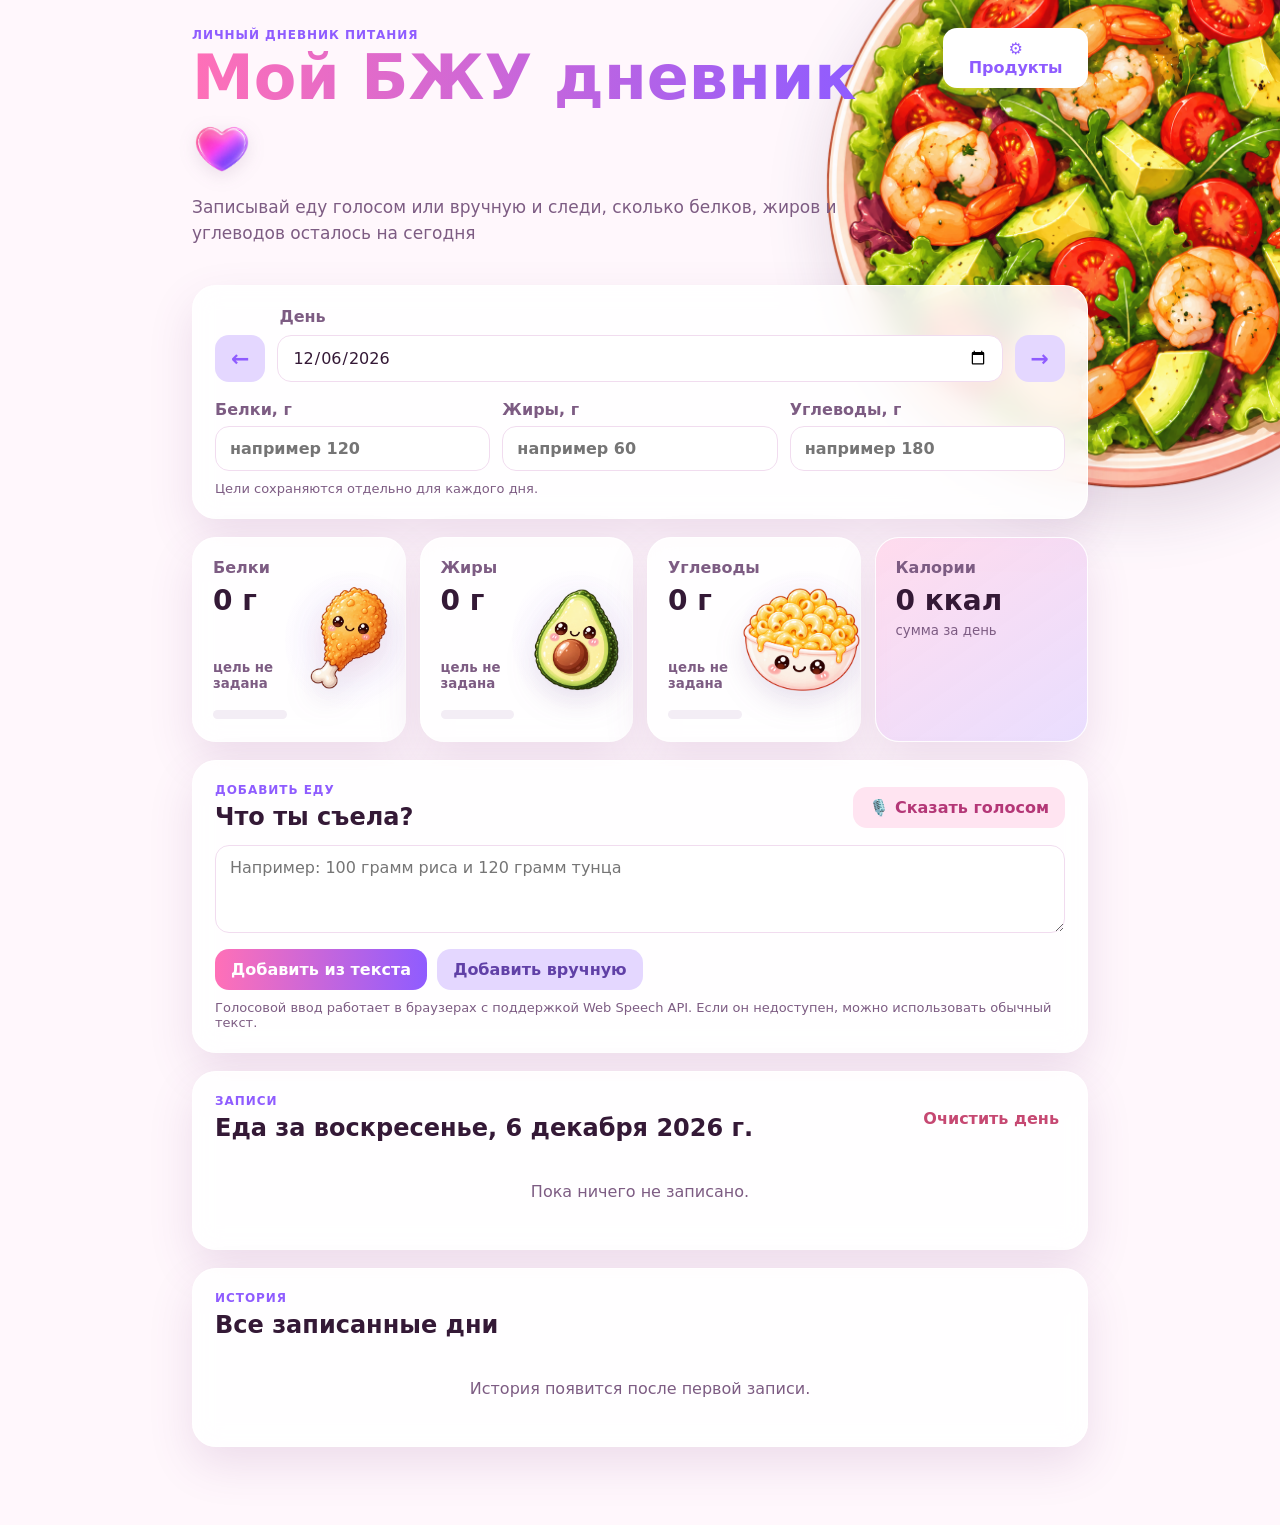
==== index.html @ 7b43e66a "Update index.html" ====
<!DOCTYPE html>
<html lang="ru">
<head>
  <meta charset="UTF-8" />
  <meta name="viewport" content="width=device-width, initial-scale=1.0" />

  <title>Мой БЖУ дневник</title>

  <link rel="icon" href="favicon.ico" sizes="any" />
  <link rel="icon" type="image/png" sizes="16x16" href="favicon-16x16.png" />
  <link rel="icon" type="image/png" sizes="32x32" href="favicon-32x32.png" />
  <link rel="icon" type="image/png" sizes="512x512" href="favicon-512.png" />
  <link rel="apple-touch-icon" sizes="180x180" href="apple-touch-icon.png" />

  <link rel="stylesheet" href="style.css" />
</head>
<body>

  <div class="app-shell">

    <img
      class="salad-background"
      src="salad.png"
      alt=""
    >


    <header class="hero">

      <div>

        <p class="eyebrow">
          Личный дневник питания
        </p>


        <h1>

          <span class="title-gradient">
            Мой БЖУ дневник
          </span>

          <img
            class="title-heart-img"
            src="white-heart.png"
            alt=""
            aria-hidden="true"
          >

        </h1>


        <p class="subtitle">
          Записывай еду голосом или вручную и следи,
          сколько белков, жиров и углеводов осталось на сегодня
        </p>

      </div>


      <button
        id="settingsBtn"
        class="ghost-btn"
        type="button"
      >
        ⚙️ Продукты
      </button>

    </header>



    <main>

      <!-- =========================================
           ДЕНЬ И ЦЕЛИ
      ========================================== -->

      <section class="card day-card">

        <div class="day-nav">

          <button
            id="prevDay"
            class="icon-btn"
            type="button"
            aria-label="Предыдущий день"
          >
            ←
          </button>


          <div class="date-wrap">

            <label for="dayPicker">
              День
            </label>

            <input
              id="dayPicker"
              type="date"
            >

          </div>


          <button
            id="nextDay"
            class="icon-btn"
            type="button"
            aria-label="Следующий день"
          >
            →
          </button>

        </div>



        <div class="targets-grid">

          <label>
            Белки, г

            <input
              id="targetProtein"
              type="number"
              min="0"
              step="0.1"
              placeholder="например 120"
            >
          </label>


          <label>
            Жиры, г

            <input
              id="targetFat"
              type="number"
              min="0"
              step="0.1"
              placeholder="например 60"
            >
          </label>


          <label>
            Углеводы, г

            <input
              id="targetCarbs"
              type="number"
              min="0"
              step="0.1"
              placeholder="например 180"
            >
          </label>

        </div>


        <p class="hint">
          Цели сохраняются отдельно для каждого дня.
        </p>

      </section>



      <!-- =========================================
           БЖУ И КАЛОРИИ
      ========================================== -->

      <section class="stats-grid">

        <article class="stat-card protein">

          <span>
            Белки
          </span>

          <strong id="proteinEaten">
            0 г
          </strong>

          <small>

            <em id="proteinStatusText">
              осталось
            </em>

            <b id="proteinLeft">
              0 г
            </b>

          </small>

          <div class="progress">
            <i id="proteinProgress"></i>
          </div>

        </article>



        <article class="stat-card fat">

          <span>
            Жиры
          </span>

          <strong id="fatEaten">
            0 г
          </strong>

          <small>

            <em id="fatStatusText">
              осталось
            </em>

            <b id="fatLeft">
              0 г
            </b>

          </small>

          <div class="progress">
            <i id="fatProgress"></i>
          </div>

        </article>



        <article class="stat-card carbs">

          <span>
            Углеводы
          </span>

          <strong id="carbsEaten">
            0 г
          </strong>

          <small>

            <em id="carbsStatusText">
              осталось
            </em>

            <b id="carbsLeft">
              0 г
            </b>

          </small>

          <div class="progress">
            <i id="carbsProgress"></i>
          </div>

        </article>



        <article class="stat-card kcal">

          <span>
            Калории
          </span>

          <strong id="kcalEaten">
            0 ккал
          </strong>

          <small>
            сумма за день
          </small>

        </article>

      </section>



      <!-- =========================================
           ДОБАВЛЕНИЕ ЕДЫ
      ========================================== -->

      <section class="card input-card">

        <div class="section-heading">

          <div>

            <p class="eyebrow">
              Добавить еду
            </p>

            <h2>
              Что ты съела?
            </h2>

          </div>


          <button
            id="voiceBtn"
            class="voice-btn"
            type="button"
          >
            🎙️ Сказать голосом
          </button>

        </div>



        <div
          id="voiceStatus"
          class="voice-status"
          hidden
        ></div>


        <textarea
          id="quickInput"
          rows="3"
          placeholder="Например: 100 грамм риса и 120 грамм тунца"
        ></textarea>


        <div class="actions-row">

          <button
            id="parseBtn"
            class="primary-btn"
            type="button"
          >
            Добавить из текста
          </button>


          <button
            id="manualBtn"
            class="secondary-btn"
            type="button"
          >
            Добавить вручную
          </button>

        </div>


        <p class="hint">
          Голосовой ввод работает в браузерах с поддержкой Web Speech API.
          Если он недоступен, можно использовать обычный текст.
        </p>

      </section>



      <!-- =========================================
           ЗАПИСИ
      ========================================== -->

      <section class="card diary-card">

        <div class="section-heading">

          <div>

            <p class="eyebrow">
              Записи
            </p>

            <h2 id="diaryTitle">
              Еда за день
            </h2>

          </div>


          <button
            id="clearDayBtn"
            class="danger-link"
            type="button"
          >
            Очистить день
          </button>

        </div>


        <div
          id="entriesList"
          class="entries-list"
        ></div>

      </section>



      <!-- =========================================
           ИСТОРИЯ
      ========================================== -->

      <section class="card history-card">

        <div class="section-heading">

          <div>

            <p class="eyebrow">
              История
            </p>

            <h2>
              Все записанные дни
            </h2>

          </div>

        </div>


        <div
          id="historyList"
          class="history-list"
        ></div>

      </section>

    </main>

  </div>



  <!-- =============================================
       ДОБАВИТЬ ВРУЧНУЮ
  ============================================== -->

  <dialog
    id="manualDialog"
    class="modal"
  >

    <form
      method="dialog"
      id="manualForm"
    >

      <div class="modal-head">

        <h3>
          Добавить вручную
        </h3>


        <button
          class="close-btn"
          value="cancel"
          type="submit"
        >
          ×
        </button>

      </div>


      <label>
        Продукт

        <select id="manualProduct"></select>
      </label>


      <label>
        Количество, г

        <input
          id="manualAmount"
          type="number"
          min="0.1"
          step="0.1"
          required
        >
      </label>


      <input
        id="manualUnit"
        type="hidden"
        value="g"
      >


      <button
        id="manualSubmit"
        class="primary-btn full"
        value="default"
        type="button"
      >
        Добавить
      </button>

    </form>

  </dialog>



  <!-- =============================================
       НАСТРОЙКИ ПРОДУКТОВ
  ============================================== -->

  <dialog
    id="settingsDialog"
    class="modal wide"
  >

    <form method="dialog">

      <div class="modal-head">

        <div>

          <h3>
            Мои продукты
          </h3>

          <p>
            Можно менять БЖУ и выбирать,
            учитывать ли белок продукта в дневной сумме.
          </p>

        </div>


        <button
          class="close-btn"
          value="cancel"
          type="submit"
        >
          ×
        </button>

      </div>


      <div
        id="productEditor"
        class="product-editor"
      ></div>


      <button
        id="addProductBtn"
        class="secondary-btn full"
        type="button"
      >
        + Добавить продукт
      </button>


      <div class="modal-footer">

        <button
          id="saveProductsBtn"
          class="primary-btn"
          type="button"
        >
          Сохранить продукты
        </button>

      </div>

    </form>

  </dialog>



  <!-- =============================================
       РЕДАКТИРОВАНИЕ ЗАПИСИ
  ============================================== -->

  <dialog
    id="entryEditDialog"
    class="entry-edit-dialog"
  >

    <form
      method="dialog"
      id="entryEditForm"
      class="entry-edit-cloud"
    >

      <div class="entry-edit-head">

        <div>

          <p class="eyebrow">
            Редактировать запись
          </p>

          <h3 id="editEntryName">
            Продукт
          </h3>

          <p
            id="editEntryAmountLabel"
            class="edit-entry-subtitle"
          ></p>

        </div>


        <button
          class="close-btn"
          value="cancel"
          type="submit"
        >
          ×
        </button>

      </div>



      <div class="entry-edit-grid">

        <label>
          Белки, г

          <input
            id="editEntryProtein"
            type="number"
            min="0"
            step="0.1"
          >
        </label>


        <label>
          Жиры, г

          <input
            id="editEntryFat"
            type="number"
            min="0"
            step="0.1"
          >
        </label>


        <label>
          Углеводы, г

          <input
            id="editEntryCarbs"
            type="number"
            min="0"
            step="0.1"
          >
        </label>

      </div>



      <label class="protein-checkbox edit-protein-checkbox">

        <input
          id="editEntryCountProtein"
          type="checkbox"
        >

        <span>
          Учитывать белок этой записи в дневной сумме
        </span>

      </label>



      <div class="entry-edit-footer">

        <button
          id="saveEntryEditBtn"
          class="primary-btn"
          type="button"
        >
          Сохранить изменения
        </button>

      </div>

    </form>

  </dialog>


  <script src="app.js"></script>

</body>
</html>
---- style.css ----
:root {
  --bg: #fff7fc;
  --surface: rgba(255,255,255,.88);
  --text: #341936;
  --muted: #7d5c83;
  --pink: #ff70b7;
  --pink-soft: #ffd7eb;
  --purple: #8f5cff;
  --purple-soft: #e4d7ff;
  --border: #f1dcef;
  --shadow: 0 18px 45px rgba(127,67,135,.14);
}

* {
  box-sizing: border-box;
}

html,
body {
  width: 100%;
  min-height: 100%;
}

body {
  margin: 0;

  font-family:
    Inter,
    ui-sans-serif,
    system-ui,
    -apple-system,
    BlinkMacSystemFont,
    "Segoe UI",
    sans-serif;

  background:
    var(--bg);

  color:
    var(--text);

  min-height:
    100vh;

  overflow-x:
    hidden;
}

button,
input,
select,
textarea {
  font:
    inherit;
}

button {
  cursor:
    pointer;
}


/* =========================================================
   ОСНОВНАЯ ОБЛАСТЬ
========================================================= */

.app-shell {
  position:
    relative;

  overflow:
    hidden;

  width:
    100%;

  max-width:
    none;

  margin:
    0;

  padding:
    28px 0
    60px;
}


.hero,
main {
  width:
    70%;

  margin-left:
    auto;

  margin-right:
    auto;
}


/* =========================================================
   ШАПКА
========================================================= */

.hero {
  display:
    flex;

  align-items:
    flex-start;

  justify-content:
    space-between;

  gap:
    24px;

  margin-bottom:
    22px;
}


.eyebrow {
  margin:
    0 0 6px;

  font-weight:
    800;

  text-transform:
    uppercase;

  letter-spacing:
    .08em;

  font-size:
    12px;

  color:
    var(--purple);
}


h1 {
  margin:
    0;

  display:
    flex;

  align-items:
    center;

  /*
    Сердце немного ближе
    к названию сайта.
  */
  gap:
    8px;

  flex-wrap:
    wrap;

  font-size:
    clamp(
      34px,
      6vw,
      62px
    );

  line-height:
    .98;
}


.title-gradient {
  background:
    linear-gradient(
      90deg,
      var(--pink),
      var(--purple)
    );

  color:
    transparent;

  -webkit-background-clip:
    text;

  background-clip:
    text;
}


/* =========================================================
   КАСТОМНОЕ СЕРДЦЕ
========================================================= */

.title-heart-img {
  display:
    block;

  /*
    Было 52 × 52.
    Теперь немного крупнее.
  */
  width:
    60px;

  height:
    60px;

  object-fit:
    contain;

  flex:
    0 0 auto;

  /*
    Небольшая вертикальная
    корректировка относительно текста.
  */
  transform:
    translateY(1px);

  filter:
    drop-shadow(
      0 5px 9px
      rgba(95,54,102,.13)
    );

  pointer-events:
    none;
}


h2,
h3 {
  margin:
    0;
}


.subtitle {
  max-width:
    650px;

  color:
    var(--muted);

  font-size:
    17px;

  line-height:
    1.55;
}


/* =========================================================
   КАРТОЧКИ
========================================================= */

.card,
.stat-card {
  background:
    var(--surface);

  backdrop-filter:
    blur(14px);

  -webkit-backdrop-filter:
    blur(14px);

  border:
    1px solid
    rgba(255,255,255,.9);

  box-shadow:
    var(--shadow);

  border-radius:
    24px;
}


.card {
  padding:
    22px;

  margin-bottom:
    18px;
}


/* =========================================================
   ДАТА И ЦЕЛИ
========================================================= */

.day-nav {
  display:
    grid;

  grid-template-columns:
    auto 1fr auto;

  gap:
    12px;

  align-items:
    end;
}


.date-wrap {
  display:
    grid;

  gap:
    7px;
}


.date-wrap > label,
.targets-grid label,
.modal label,
.entry-edit-cloud label {
  font-weight:
    700;

  color:
    var(--muted);

  line-height:
    1.2;
}


.date-wrap > label {
  display:
    block;

  margin:
    0 0 0 2px;

  transform:
    translateY(-1px);
}


.targets-grid label,
.modal label,
.entry-edit-cloud label {
  display:
    grid;

  gap:
    7px;
}


.date-wrap input,
.targets-grid input,
.modal input,
.modal select,
.entry-edit-cloud input,
textarea,
select {
  width:
    100%;

  border:
    1px solid
    var(--border);

  background:
    white;

  color:
    var(--text);

  border-radius:
    14px;

  padding:
    12px 14px;

  outline:
    none;
}


textarea {
  resize:
    vertical;

  min-height:
    88px;
}


input:focus,
select:focus,
textarea:focus {
  border-color:
    var(--purple);

  box-shadow:
    0 0 0 4px
    rgba(143,92,255,.10);
}


.targets-grid {
  display:
    grid;

  grid-template-columns:
    repeat(3,1fr);

  gap:
    12px;

  margin-top:
    18px;
}


.hint {
  margin:
    10px 0 0;

  color:
    var(--muted);

  font-size:
    13px;
}


/* =========================================================
   КАРТОЧКИ БЖУ
========================================================= */

.stats-grid {
  display:
    grid;

  grid-template-columns:
    repeat(4,1fr);

  gap:
    14px;

  margin-bottom:
    18px;
}


.stat-card {
  padding:
    20px;

  position:
    relative;

  overflow:
    hidden;

  min-height:
    205px;

  isolation:
    isolate;

  transition:
    background .22s ease,
    border-color .22s ease,
    box-shadow .22s ease;
}


.stats-grid
.stat-card:nth-child(1),

.stats-grid
.stat-card:nth-child(2),

.stats-grid
.stat-card:nth-child(3) {
  padding-right:
    118px;
}


.stat-card > span,
.stat-card > strong,
.stat-card > small,
.stat-card > .progress {
  position:
    relative;

  z-index:
    3;
}


.stat-card > span {
  color:
    var(--muted);

  font-weight:
    700;
}


.stat-card > strong {
  display:
    block;

  margin:
    7px 0 3px;

  font-size:
    28px;
}


.stat-card > small {
  color:
    var(--muted);
}


.stat-card > small em {
  font-style:
    normal;
}


.progress {
  height:
    9px;

  background:
    #f3edf5;

  border-radius:
    999px;

  margin-top:
    15px;

  overflow:
    hidden;
}


.progress i {
  display:
    block;

  height:
    100%;

  width:
    0;

  border-radius:
    inherit;

  transition:
    width .2s ease;

  background:
    linear-gradient(
      90deg,
      var(--pink),
      var(--purple)
    );
}


/* =========================================================
   СТАТУС И ШКАЛА ВНИЗУ КАРТОЧЕК
========================================================= */

.stats-grid
.stat-card:nth-child(1) > small,

.stats-grid
.stat-card:nth-child(2) > small,

.stats-grid
.stat-card:nth-child(3) > small {
  position:
    absolute;

  left:
    20px;

  right:
    118px;

  bottom:
    48px;

  margin:
    0;

  line-height:
    1.25;
}


.stats-grid
.stat-card:nth-child(1) > .progress,

.stats-grid
.stat-card:nth-child(2) > .progress,

.stats-grid
.stat-card:nth-child(3) > .progress {
  position:
    absolute;

  left:
    20px;

  right:
    118px;

  bottom:
    22px;

  width:
    auto;

  margin:
    0;
}


/* =========================================================
   ПОДСВЕТКА ЦЕЛЕЙ
========================================================= */

.stat-card.goal-near {
  background:
    linear-gradient(
      145deg,
      rgba(235,255,239,.96),
      rgba(247,255,249,.92)
    );

  border-color:
    rgba(139,211,154,.58);

  box-shadow:
    0 18px 45px
    rgba(97,174,112,.16);
}


.stat-card.goal-over {
  background:
    linear-gradient(
      145deg,
      rgba(255,235,239,.97),
      rgba(255,247,248,.93)
    );

  border-color:
    rgba(235,151,163,.60);

  box-shadow:
    0 18px 45px
    rgba(205,102,119,.14);
}


/* =========================================================
   ПЕРСОНАЖИ БЖУ
========================================================= */

.stats-grid
.stat-card:nth-child(1)::after,

.stats-grid
.stat-card:nth-child(2)::after,

.stats-grid
.stat-card:nth-child(3)::after {
  content:
    "";

  position:
    absolute;

  right:
    4px;

  top:
    50%;

  transform:
    translateY(-50%);

  width:
    112px;

  height:
    150px;

  background-repeat:
    no-repeat;

  background-position:
    center;

  background-size:
    contain;

  z-index:
    1;

  pointer-events:
    none;

  filter:
    drop-shadow(
      0 12px 15px
      rgba(103,63,114,.13)
    );
}


/* КУРИЦА */

.stats-grid
.stat-card:nth-child(1)::after {
  background-image:
    url("chicken.png");

  width:
    112px;

  height:
    155px;

  right:
    2px;
}


/* АВОКАДО */

.stats-grid
.stat-card:nth-child(2)::after {
  background-image:
    url("avocado.png");

  width:
    108px;

  height:
    145px;

  right:
    4px;
}


/* МАКАРОНЫ */

.stats-grid
.stat-card:nth-child(3)::after {
  background-image:
    url("pasta.png");

  width:
    118px;

  height:
    135px;

  right:
    0;
}


.stats-grid
.stat-card:nth-child(1)::before,

.stats-grid
.stat-card:nth-child(2)::before,

.stats-grid
.stat-card:nth-child(3)::before {
  content:
    "";

  position:
    absolute;

  right:
    -10px;

  top:
    50%;

  transform:
    translateY(-50%);

  width:
    130px;

  height:
    150px;

  border-radius:
    50%;

  background:
    radial-gradient(
      circle,
      rgba(255,220,242,.45),
      rgba(232,218,255,.20) 45%,
      transparent 72%
    );

  z-index:
    0;

  pointer-events:
    none;
}


.kcal {
  background:
    linear-gradient(
      145deg,
      rgba(255,215,235,.85),
      rgba(228,215,255,.8)
    );
}


/* =========================================================
   КНОПКИ
========================================================= */

.section-heading {
  display:
    flex;

  justify-content:
    space-between;

  gap:
    12px;

  align-items:
    center;

  margin-bottom:
    14px;
}


.actions-row {
  display:
    flex;

  gap:
    10px;

  margin-top:
    12px;

  flex-wrap:
    wrap;
}


.primary-btn,
.secondary-btn,
.ghost-btn,
.voice-btn,
.icon-btn {
  border:
    0;

  border-radius:
    14px;

  padding:
    11px 16px;

  font-weight:
    800;
}


.primary-btn {
  background:
    linear-gradient(
      90deg,
      var(--pink),
      var(--purple)
    );

  color:
    white;
}


.secondary-btn {
  background:
    var(--purple-soft);

  color:
    #6040a7;
}


.ghost-btn {
  background:
    white;

  color:
    var(--purple);

  box-shadow:
    var(--shadow);
}


.voice-btn {
  background:
    #ffe4f1;

  color:
    #b43777;
}


.voice-btn.listening {
  animation:
    pulse 1s
    infinite alternate;
}


.icon-btn {
  background:
    var(--purple-soft);

  color:
    var(--purple);

  font-size:
    22px;

  min-width:
    46px;
}


.full {
  width:
    100%;
}


.danger-link {
  background:
    transparent;

  border:
    0;

  color:
    #c64872;

  font-weight:
    800;
}


@keyframes pulse {

  from {
    transform:
      scale(1);
  }

  to {
    transform:
      scale(1.04);
  }

}


.voice-status {
  padding:
    10px 12px;

  background:
    #fff0f7;

  color:
    #a93973;

  border-radius:
    12px;

  margin-bottom:
    10px;
}


/* =========================================================
   СПИСОК ЕДЫ
========================================================= */

.entries-list,
.history-list {
  display:
    grid;

  gap:
    10px;
}


.entry,
.history-item {
  display:
    grid;

  grid-template-columns:
    1fr auto;

  gap:
    14px;

  align-items:
    center;

  background:
    white;

  border:
    1px solid
    var(--border);

  border-radius:
    16px;

  padding:
    14px;
}


.entry-title {
  font-weight:
    850;
}


.entry-meta,
.entry-macros,
.history-meta {
  color:
    var(--muted);

  font-size:
    13px;

  margin-top:
    3px;
}


.entry-actions {
  display:
    flex;

  gap:
    8px;

  flex-wrap:
    wrap;

  justify-content:
    flex-end;
}


.mini-btn {
  border:
    0;

  border-radius:
    10px;

  padding:
    8px 10px;

  background:
    #f6edf8;

  color:
    var(--text);

  transition:
    transform .15s ease,
    box-shadow .15s ease,
    background .15s ease;
}


.mini-btn:hover {
  transform:
    translateY(-1px);

  background:
    #f2e4f6;

  box-shadow:
    0 6px 18px
    rgba(107,65,120,.12);
}


.edit-entry {
  background:
    linear-gradient(
      135deg,
      rgba(255,215,235,.9),
      rgba(228,215,255,.95)
    );

  color:
    #6d3c92;
}


.delete-entry {
  background:
    #ffe8ef;

  color:
    #b83964;
}


.empty {
  text-align:
    center;

  color:
    var(--muted);

  padding:
    26px 8px;
}


/* =========================================================
   ИСТОРИЯ
========================================================= */

.history-item {
  cursor:
    pointer;
}


.history-item:hover {
  border-color:
    #d9baf3;
}


.history-date {
  font-weight:
    850;
}


/* =========================================================
   МОДАЛЬНЫЕ ОКНА
========================================================= */

.modal {
  border:
    0;

  border-radius:
    24px;

  padding:
    0;

  width:
    min(
      520px,
      calc(100% - 24px)
    );

  box-shadow:
    0 30px 80px
    rgba(57,20,60,.28);
}


.modal::backdrop,
.entry-edit-dialog::backdrop {
  background:
    rgba(48,22,51,.35);

  backdrop-filter:
    blur(4px);

  -webkit-backdrop-filter:
    blur(4px);
}


.modal form {
  padding:
    22px;

  display:
    grid;

  gap:
    14px;
}


.modal.wide {
  width:
    min(
      1000px,
      calc(100% - 24px)
    );
}


.modal-head {
  display:
    flex;

  align-items:
    flex-start;

  justify-content:
    space-between;

  gap:
    20px;
}


.modal-head p {
  margin:
    5px 0 0;

  color:
    var(--muted);
}


.close-btn {
  border:
    0;

  background:
    #f7edf7;

  color:
    var(--text);

  width:
    38px;

  height:
    38px;

  border-radius:
    50%;

  font-size:
    24px;

  line-height:
    1;

  flex:
    0 0 auto;
}


/* =========================================================
   РЕДАКТОР ПРОДУКТОВ
========================================================= */

.product-editor {
  display:
    grid;

  gap:
    10px;

  max-height:
    58vh;

  overflow:
    auto;

  padding-right:
    3px;
}


.product-row {
  display:
    grid;

  grid-template-columns:
    minmax(170px,1.7fr)
    repeat(4,minmax(82px,.7fr))
    minmax(105px,.8fr)
    auto;

  gap:
    8px;

  align-items:
    end;

  background:
    #fff9fd;

  padding:
    10px;

  border-radius:
    16px;

  border:
    1px solid
    var(--border);
}


.product-row label {
  font-size:
    11px;

  gap:
    4px;
}


.product-row input:not([type="checkbox"]) {
  padding:
    9px;
}


.product-protein-toggle {
  align-self:
    stretch;

  display:
    flex !important;

  flex-direction:
    column;

  justify-content:
    flex-end;

  align-items:
    center;

  gap:
    7px !important;

  text-align:
    center;
}


.product-protein-toggle span {
  display:
    block;

  font-size:
    11px;

  color:
    var(--muted);

  font-weight:
    700;
}


.product-protein-toggle input[type="checkbox"],
.protein-checkbox input[type="checkbox"] {
  width:
    22px;

  height:
    22px;

  margin:
    0;

  padding:
    0;

  accent-color:
    var(--purple);

  cursor:
    pointer;
}


.remove-product {
  border:
    0;

  background:
    #ffe2eb;

  color:
    #ba3d65;

  border-radius:
    10px;

  padding:
    10px 12px;
}


.modal-footer {
  display:
    flex;

  justify-content:
    flex-end;
}


/* =========================================================
   РЕДАКТИРОВАНИЕ ЗАПИСИ — ОБЛАЧКО
========================================================= */

.entry-edit-dialog {
  border:
    none;

  padding:
    26px;

  background:
    transparent;

  overflow:
    visible;

  width:
    min(
      620px,
      calc(100% - 24px)
    );

  max-width:
    none;
}


.entry-edit-cloud {
  position:
    relative;

  z-index:
    1;

  display:
    grid;

  gap:
    18px;

  padding:
    28px;

  background:
    linear-gradient(
      145deg,
      rgba(255,255,255,.98),
      rgba(255,241,249,.98) 55%,
      rgba(239,232,255,.98)
    );

  border:
    1px solid
    rgba(255,255,255,.95);

  border-radius:
    44px 56px 46px 58px;

  box-shadow:
    0 30px 85px
    rgba(86,45,99,.27),
    0 12px 34px
    rgba(143,92,255,.14);
}


.entry-edit-cloud::before,
.entry-edit-cloud::after {
  content:
    "";

  position:
    absolute;

  z-index:
    -1;

  background:
    rgba(255,247,252,.98);

  border:
    1px solid
    rgba(255,255,255,.95);

  border-radius:
    50%;

  box-shadow:
    0 14px 34px
    rgba(86,45,99,.12);
}


.entry-edit-cloud::before {
  width:
    76px;

  height:
    76px;

  left:
    -18px;

  bottom:
    34px;
}


.entry-edit-cloud::after {
  width:
    48px;

  height:
    48px;

  left:
    18px;

  bottom:
    -18px;
}


.entry-edit-head {
  display:
    flex;

  justify-content:
    space-between;

  align-items:
    flex-start;

  gap:
    18px;
}


.edit-entry-subtitle {
  margin:
    7px 0 0;

  color:
    var(--muted);

  font-size:
    13px;
}


.entry-edit-grid {
  display:
    grid;

  grid-template-columns:
    repeat(3,1fr);

  gap:
    12px;
}


.protein-checkbox {
  display:
    flex !important;

  flex-direction:
    row !important;

  align-items:
    center;

  gap:
    10px !important;

  padding:
    13px 15px;

  border-radius:
    16px;

  background:
    rgba(255,255,255,.76);

  border:
    1px solid
    var(--border);

  color:
    var(--text) !important;
}


.protein-checkbox span {
  font-weight:
    750;

  color:
    var(--text);
}


.entry-edit-footer {
  display:
    flex;

  justify-content:
    flex-end;
}


/* =========================================================
   САЛАТ
========================================================= */

.salad-background {
  position:
    absolute;

  z-index:
    0;

  right:
    -160px;

  top:
    -120px;

  width:
    620px;

  height:
    auto;

  pointer-events:
    none;

  filter:
    drop-shadow(
      0 25px 35px
      rgba(80,50,90,.16)
    );

  opacity:
    .97;
}


.app-shell > *:not(.salad-background) {
  position:
    relative;

  z-index:
    2;
}


/* =========================================================
   ПЛАНШЕТ
========================================================= */

@media (max-width: 980px) {

  .product-row {
    grid-template-columns:
      repeat(2,1fr);
  }


  .product-protein-toggle,
  .remove-product {
    min-height:
      58px;
  }

}


@media (max-width: 820px) {

  .hero,
  main {
    width:
      86%;
  }


  .stats-grid {
    grid-template-columns:
      repeat(2,1fr);
  }


  /*
    На планшете сердце чуть меньше,
    чем на большом экране,
    но всё равно крупнее старой версии.
  */

  .title-heart-img {
    width:
      50px;

    height:
      50px;
  }


  .salad-background {
    width:
      520px;

    right:
      -170px;

    top:
      -80px;
  }

}


/* =========================================================
   ТЕЛЕФОН
========================================================= */

@media (max-width: 620px) {

  .app-shell {
    width:
      100%;

    padding:
      18px 0
      40px;
  }


  .hero,
  main {
    width:
      calc(100% - 36px);
  }


  .hero {
    flex-direction:
      column;
  }


  h1 {
    gap:
      6px;
  }


  /*
    Сердце на телефоне тоже
    немного увеличено.
  */

  .title-heart-img {
    width:
      40px;

    height:
      40px;
  }


  .targets-grid {
    grid-template-columns:
      1fr;
  }


  .stats-grid {
    grid-template-columns:
      1fr;
  }


  .section-heading {
    align-items:
      flex-start;

    flex-direction:
      column;
  }


  .voice-btn {
    width:
      100%;
  }


  .entry {
    grid-template-columns:
      1fr;
  }


  .entry-actions {
    justify-content:
      flex-end;
  }


  .stats-grid
  .stat-card:nth-child(1),

  .stats-grid
  .stat-card:nth-child(2),

  .stats-grid
  .stat-card:nth-child(3) {
    padding-right:
      135px;

    min-height:
      195px;
  }


  .stats-grid
  .stat-card:nth-child(1) > small,

  .stats-grid
  .stat-card:nth-child(2) > small,

  .stats-grid
  .stat-card:nth-child(3) > small,

  .stats-grid
  .stat-card:nth-child(1) > .progress,

  .stats-grid
  .stat-card:nth-child(2) > .progress,

  .stats-grid
  .stat-card:nth-child(3) > .progress {
    right:
      135px;
  }


  .stats-grid
  .stat-card:nth-child(1)::after {
    width:
      125px;

    height:
      160px;

    right:
      4px;
  }


  .stats-grid
  .stat-card:nth-child(2)::after {
    width:
      118px;

    height:
      150px;

    right:
      7px;
  }


  .stats-grid
  .stat-card:nth-child(3)::after {
    width:
      130px;

    height:
      145px;

    right:
      0;
  }


  .stats-grid
  .stat-card:nth-child(1)::before,

  .stats-grid
  .stat-card:nth-child(2)::before,

  .stats-grid
  .stat-card:nth-child(3)::before {
    width:
      145px;

    height:
      165px;
  }


  .product-row {
    grid-template-columns:
      1fr;
  }


  .product-protein-toggle {
    align-items:
      flex-start;

    flex-direction:
      row !important;

    justify-content:
      flex-start;

    padding:
      8px 0;
  }


  .entry-edit-dialog {
    padding:
      18px;
  }


  .entry-edit-cloud {
    padding:
      22px;

    border-radius:
      34px 42px 36px 46px;
  }


  .entry-edit-grid {
    grid-template-columns:
      1fr;
  }


  .entry-edit-cloud::before {
    width:
      58px;

    height:
      58px;

    left:
      -12px;
  }


  .entry-edit-cloud::after {
    width:
      38px;

    height:
      38px;

    left:
      14px;

    bottom:
      -13px;
  }


  .entry-edit-footer
  .primary-btn {
    width:
      100%;
  }


  .salad-background {
    width:
      420px;

    right:
      -170px;

    top:
      -65px;

    opacity:
      .88;
  }

}
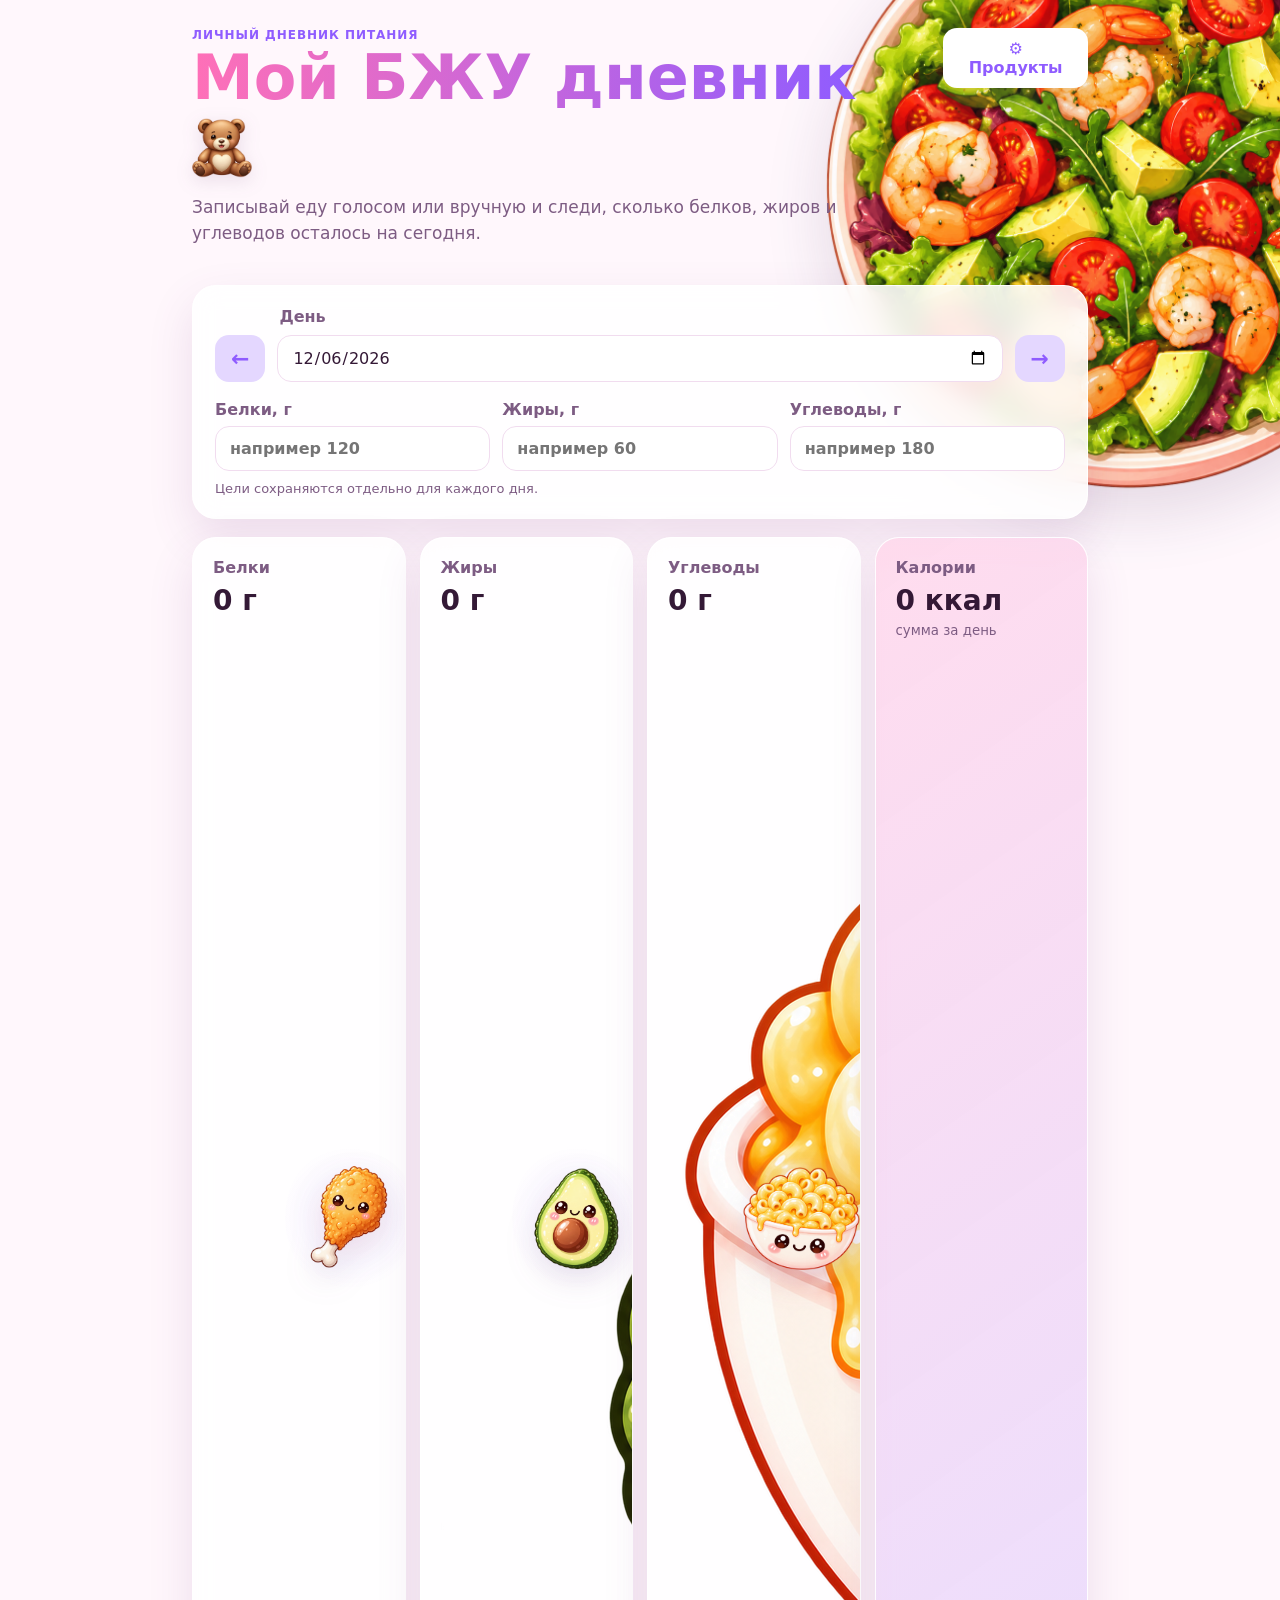
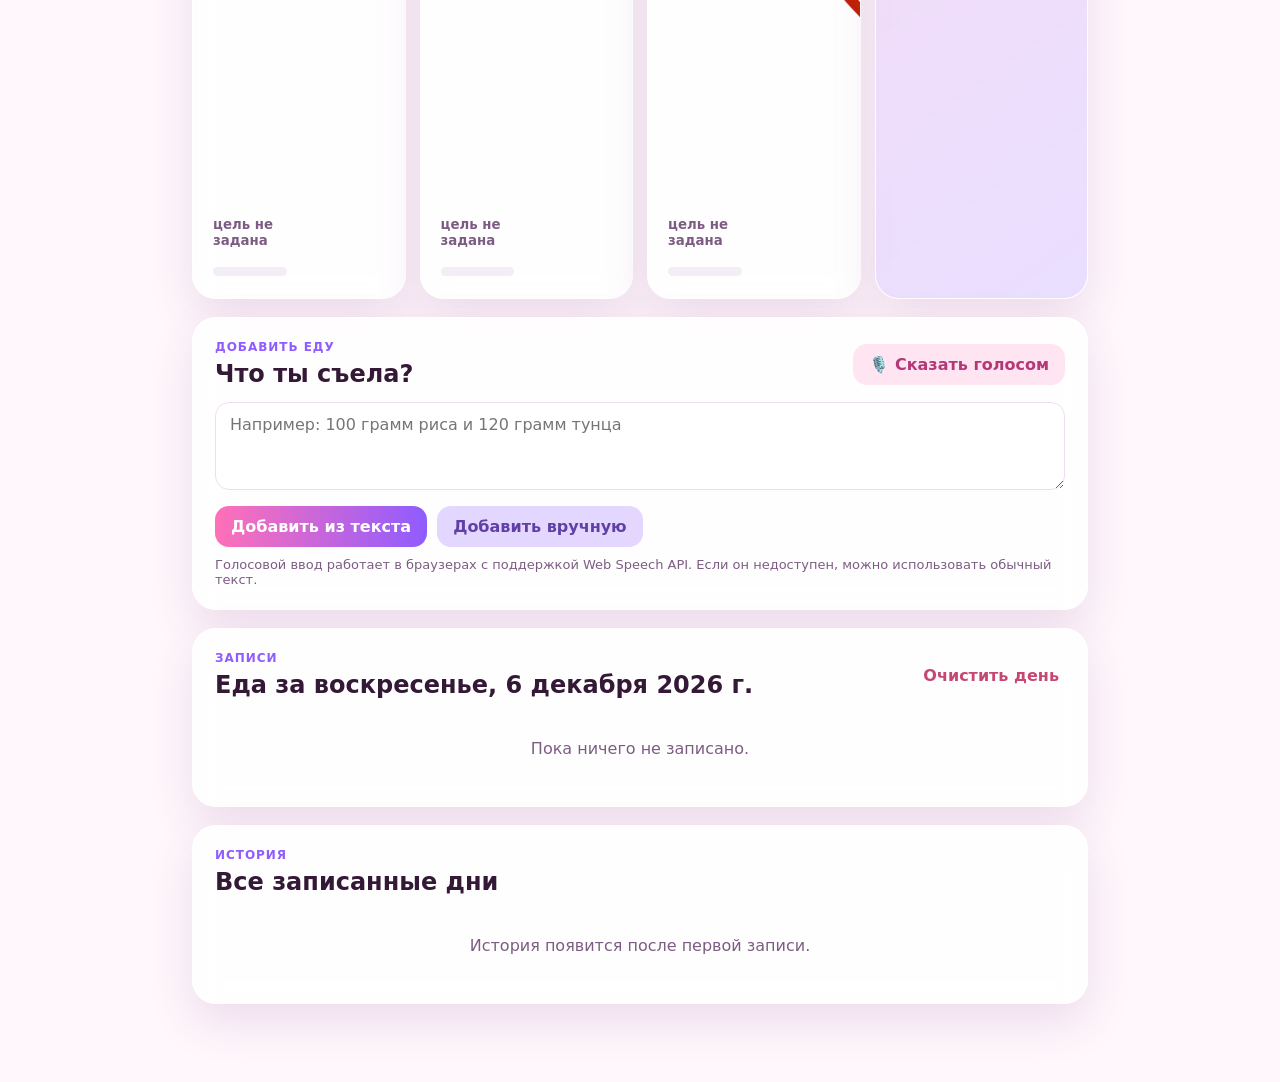
==== commit dd5d405c: "Update index.html" ====
--- a/index.html
+++ b/index.html
@@ -14,6 +14,7 @@
 
   <link rel="stylesheet" href="style.css" />
 </head>
+
 <body>
 
   <div class="app-shell">
@@ -52,7 +53,7 @@
 
         <p class="subtitle">
           Записывай еду голосом или вручную и следи,
-          сколько белков, жиров и углеводов осталось на сегодня
+          сколько белков, жиров и углеводов осталось на сегодня.
         </p>
 
       </div>
@@ -174,6 +175,9 @@
 
       <section class="stats-grid">
 
+
+        <!-- БЕЛКИ -->
+
         <article class="stat-card protein">
 
           <span>
@@ -200,9 +204,19 @@
             <i id="proteinProgress"></i>
           </div>
 
+
+          <img
+            class="macro-mascot chicken-mascot"
+            src="chicken.png"
+            alt=""
+            aria-hidden="true"
+          >
+
         </article>
 
 
+
+        <!-- ЖИРЫ -->
 
         <article class="stat-card fat">
 
@@ -230,9 +244,19 @@
             <i id="fatProgress"></i>
           </div>
 
+
+          <img
+            class="macro-mascot avocado-mascot"
+            src="avocado.png"
+            alt=""
+            aria-hidden="true"
+          >
+
         </article>
 
 
+
+        <!-- УГЛЕВОДЫ -->
 
         <article class="stat-card carbs">
 
@@ -260,9 +284,19 @@
             <i id="carbsProgress"></i>
           </div>
 
+
+          <img
+            class="macro-mascot pasta-mascot"
+            src="pasta.png"
+            alt=""
+            aria-hidden="true"
+          >
+
         </article>
 
 
+
+        <!-- КАЛОРИИ -->
 
         <article class="stat-card kcal">
 
@@ -314,7 +348,6 @@
           </button>
 
         </div>
-
 
 
         <div
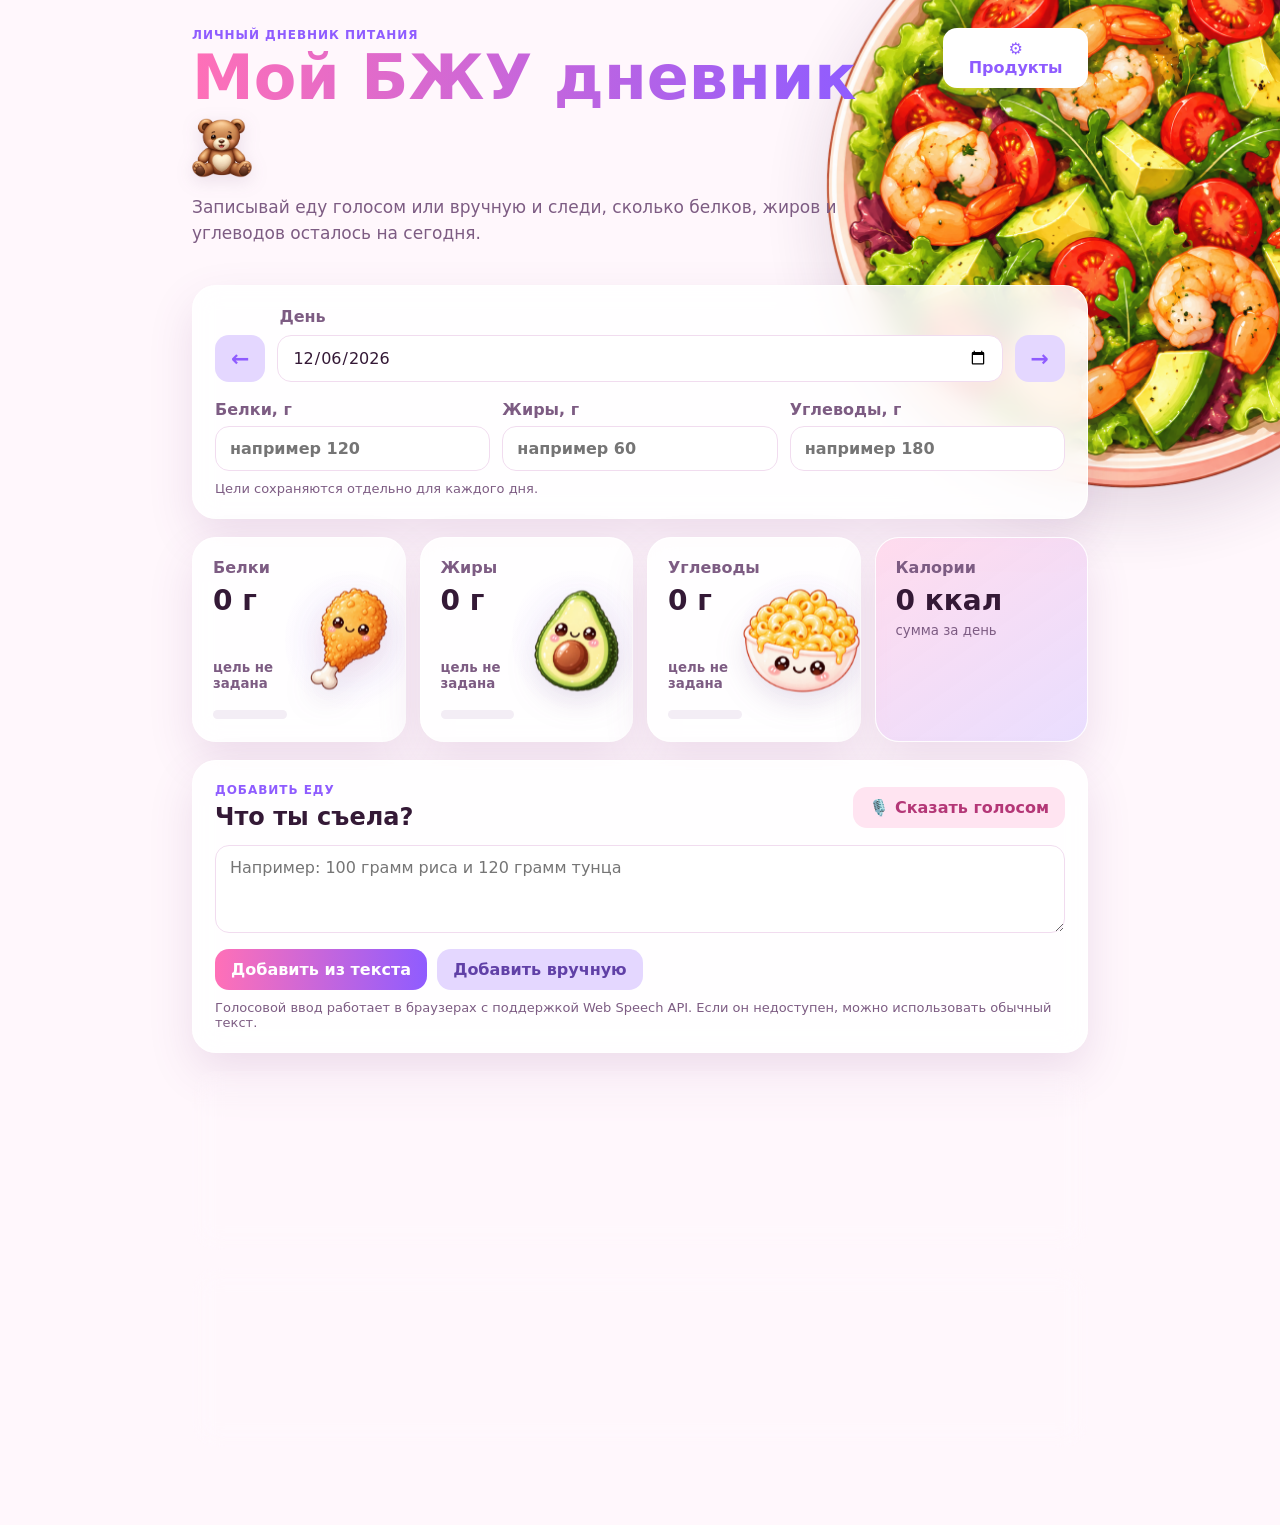
==== commit 9439f713: "Update index.html" ====
--- a/index.html
+++ b/index.html
@@ -14,73 +14,41 @@
 
   <link rel="stylesheet" href="style.css" />
 </head>
-
 <body>
 
   <div class="app-shell">
 
-    <img
-      class="salad-background"
-      src="salad.png"
-      alt=""
-    >
-
+    <img class="salad-background" src="salad.png" alt="" />
 
     <header class="hero">
-
       <div>
-
-        <p class="eyebrow">
-          Личный дневник питания
-        </p>
-
+        <p class="eyebrow">Личный дневник питания</p>
 
         <h1>
-
-          <span class="title-gradient">
-            Мой БЖУ дневник
-          </span>
-
+          <span class="title-gradient">Мой БЖУ дневник</span>
           <img
             class="title-heart-img"
             src="white-heart.png"
             alt=""
             aria-hidden="true"
-          >
-
+          />
         </h1>
 
-
         <p class="subtitle">
-          Записывай еду голосом или вручную и следи,
-          сколько белков, жиров и углеводов осталось на сегодня.
+          Записывай еду голосом или вручную и следи, сколько белков, жиров и
+          углеводов осталось на сегодня.
         </p>
-
-      </div>
-
-
-      <button
-        id="settingsBtn"
-        class="ghost-btn"
-        type="button"
-      >
+      </div>
+
+      <button id="settingsBtn" class="ghost-btn" type="button">
         ⚙️ Продукты
       </button>
-
     </header>
 
-
-
     <main>
-
-      <!-- =========================================
-           ДЕНЬ И ЦЕЛИ
-      ========================================== -->
-
+      <!-- ДЕНЬ И ЦЕЛИ -->
       <section class="card day-card">
-
         <div class="day-nav">
-
           <button
             id="prevDay"
             class="icon-btn"
@@ -90,20 +58,10 @@
             ←
           </button>
 
-
           <div class="date-wrap">
-
-            <label for="dayPicker">
-              День
-            </label>
-
-            <input
-              id="dayPicker"
-              type="date"
-            >
-
-          </div>
-
+            <label for="dayPicker">День</label>
+            <input id="dayPicker" type="date" />
+          </div>
 
           <button
             id="nextDay"
@@ -113,249 +71,145 @@
           >
             →
           </button>
-
-        </div>
-
-
+        </div>
 
         <div class="targets-grid">
-
           <label>
             Белки, г
-
             <input
               id="targetProtein"
               type="number"
               min="0"
               step="0.1"
               placeholder="например 120"
-            >
+            />
           </label>
-
 
           <label>
             Жиры, г
-
             <input
               id="targetFat"
               type="number"
               min="0"
               step="0.1"
               placeholder="например 60"
-            >
+            />
           </label>
-
 
           <label>
             Углеводы, г
-
             <input
               id="targetCarbs"
               type="number"
               min="0"
               step="0.1"
               placeholder="например 180"
-            >
+            />
           </label>
-
-        </div>
-
-
-        <p class="hint">
-          Цели сохраняются отдельно для каждого дня.
-        </p>
-
-      </section>
-
-
-
-      <!-- =========================================
-           БЖУ И КАЛОРИИ
-      ========================================== -->
-
+        </div>
+
+        <p class="hint">Цели сохраняются отдельно для каждого дня.</p>
+      </section>
+
+      <!-- СТАТИСТИКА -->
       <section class="stats-grid">
-
-
         <!-- БЕЛКИ -->
-
-        <article class="stat-card protein">
-
-          <span>
-            Белки
-          </span>
-
-          <strong id="proteinEaten">
-            0 г
-          </strong>
+        <article class="stat-card protein" id="proteinCard">
+          <span>Белки</span>
+          <strong id="proteinEaten">0 г</strong>
 
           <small>
-
-            <em id="proteinStatusText">
-              осталось
-            </em>
-
-            <b id="proteinLeft">
-              0 г
-            </b>
-
+            <em id="proteinStatusText">осталось</em>
+            <b id="proteinLeft">0 г</b>
           </small>
 
           <div class="progress">
             <i id="proteinProgress"></i>
           </div>
 
+          <div class="mascot-bubble" id="proteinBubble" hidden></div>
 
           <img
             class="macro-mascot chicken-mascot"
+            id="proteinMascot"
             src="chicken.png"
             alt=""
             aria-hidden="true"
-          >
-
+          />
         </article>
 
-
-
         <!-- ЖИРЫ -->
-
-        <article class="stat-card fat">
-
-          <span>
-            Жиры
-          </span>
-
-          <strong id="fatEaten">
-            0 г
-          </strong>
+        <article class="stat-card fat" id="fatCard">
+          <span>Жиры</span>
+          <strong id="fatEaten">0 г</strong>
 
           <small>
-
-            <em id="fatStatusText">
-              осталось
-            </em>
-
-            <b id="fatLeft">
-              0 г
-            </b>
-
+            <em id="fatStatusText">осталось</em>
+            <b id="fatLeft">0 г</b>
           </small>
 
           <div class="progress">
             <i id="fatProgress"></i>
           </div>
 
+          <div class="mascot-bubble" id="fatBubble" hidden></div>
 
           <img
             class="macro-mascot avocado-mascot"
+            id="fatMascot"
             src="avocado.png"
             alt=""
             aria-hidden="true"
-          >
-
+          />
         </article>
 
-
-
         <!-- УГЛЕВОДЫ -->
-
-        <article class="stat-card carbs">
-
-          <span>
-            Углеводы
-          </span>
-
-          <strong id="carbsEaten">
-            0 г
-          </strong>
+        <article class="stat-card carbs" id="carbsCard">
+          <span>Углеводы</span>
+          <strong id="carbsEaten">0 г</strong>
 
           <small>
-
-            <em id="carbsStatusText">
-              осталось
-            </em>
-
-            <b id="carbsLeft">
-              0 г
-            </b>
-
+            <em id="carbsStatusText">осталось</em>
+            <b id="carbsLeft">0 г</b>
           </small>
 
           <div class="progress">
             <i id="carbsProgress"></i>
           </div>
 
+          <div class="mascot-bubble" id="carbsBubble" hidden></div>
 
           <img
             class="macro-mascot pasta-mascot"
+            id="carbsMascot"
             src="pasta.png"
             alt=""
             aria-hidden="true"
-          >
-
+          />
         </article>
 
-
-
         <!-- КАЛОРИИ -->
-
-        <article class="stat-card kcal">
-
-          <span>
-            Калории
-          </span>
-
-          <strong id="kcalEaten">
-            0 ккал
-          </strong>
-
-          <small>
-            сумма за день
-          </small>
-
+        <article class="stat-card kcal" id="kcalCard">
+          <span>Калории</span>
+          <strong id="kcalEaten">0 ккал</strong>
+          <small>сумма за день</small>
         </article>
-
-      </section>
-
-
-
-      <!-- =========================================
-           ДОБАВЛЕНИЕ ЕДЫ
-      ========================================== -->
-
+      </section>
+
+      <!-- ДОБАВИТЬ ЕДУ -->
       <section class="card input-card">
-
         <div class="section-heading">
-
           <div>
-
-            <p class="eyebrow">
-              Добавить еду
-            </p>
-
-            <h2>
-              Что ты съела?
-            </h2>
-
-          </div>
-
-
-          <button
-            id="voiceBtn"
-            class="voice-btn"
-            type="button"
-          >
+            <p class="eyebrow">Добавить еду</p>
+            <h2>Что ты съела?</h2>
+          </div>
+
+          <button id="voiceBtn" class="voice-btn" type="button">
             🎙️ Сказать голосом
           </button>
-
-        </div>
-
-
-        <div
-          id="voiceStatus"
-          class="voice-status"
-          hidden
-        ></div>
-
+        </div>
+
+        <div id="voiceStatus" class="voice-status" hidden></div>
 
         <textarea
           id="quickInput"
@@ -363,173 +217,76 @@
           placeholder="Например: 100 грамм риса и 120 грамм тунца"
         ></textarea>
 
-
         <div class="actions-row">
-
-          <button
-            id="parseBtn"
-            class="primary-btn"
-            type="button"
-          >
+          <button id="parseBtn" class="primary-btn" type="button">
             Добавить из текста
           </button>
 
-
-          <button
-            id="manualBtn"
-            class="secondary-btn"
-            type="button"
-          >
+          <button id="manualBtn" class="secondary-btn" type="button">
             Добавить вручную
           </button>
-
-        </div>
-
+        </div>
 
         <p class="hint">
           Голосовой ввод работает в браузерах с поддержкой Web Speech API.
           Если он недоступен, можно использовать обычный текст.
         </p>
-
-      </section>
-
-
-
-      <!-- =========================================
-           ЗАПИСИ
-      ========================================== -->
-
+      </section>
+
+      <!-- ЗАПИСИ -->
       <section class="card diary-card">
-
         <div class="section-heading">
-
           <div>
-
-            <p class="eyebrow">
-              Записи
-            </p>
-
-            <h2 id="diaryTitle">
-              Еда за день
-            </h2>
-
-          </div>
-
-
-          <button
-            id="clearDayBtn"
-            class="danger-link"
-            type="button"
-          >
+            <p class="eyebrow">Записи</p>
+            <h2 id="diaryTitle">Еда за день</h2>
+          </div>
+
+          <button id="clearDayBtn" class="danger-link" type="button">
             Очистить день
           </button>
-
-        </div>
-
-
-        <div
-          id="entriesList"
-          class="entries-list"
-        ></div>
-
-      </section>
-
-
-
-      <!-- =========================================
-           ИСТОРИЯ
-      ========================================== -->
-
+        </div>
+
+        <div id="entriesList" class="entries-list"></div>
+      </section>
+
+      <!-- ИСТОРИЯ -->
       <section class="card history-card">
-
         <div class="section-heading">
-
           <div>
-
-            <p class="eyebrow">
-              История
-            </p>
-
-            <h2>
-              Все записанные дни
-            </h2>
-
-          </div>
-
-        </div>
-
-
-        <div
-          id="historyList"
-          class="history-list"
-        ></div>
-
-      </section>
-
+            <p class="eyebrow">История</p>
+            <h2>Все записанные дни</h2>
+          </div>
+        </div>
+
+        <div id="historyList" class="history-list"></div>
+      </section>
     </main>
-
   </div>
 
-
-
-  <!-- =============================================
-       ДОБАВИТЬ ВРУЧНУЮ
-  ============================================== -->
-
-  <dialog
-    id="manualDialog"
-    class="modal"
-  >
-
-    <form
-      method="dialog"
-      id="manualForm"
-    >
-
+  <!-- ДОБАВИТЬ ВРУЧНУЮ -->
+  <dialog id="manualDialog" class="modal">
+    <form method="dialog" id="manualForm">
       <div class="modal-head">
-
-        <h3>
-          Добавить вручную
-        </h3>
-
-
-        <button
-          class="close-btn"
-          value="cancel"
-          type="submit"
-        >
-          ×
-        </button>
-
-      </div>
-
+        <h3>Добавить вручную</h3>
+
+        <button class="close-btn" value="cancel" type="submit">×</button>
+      </div>
 
       <label>
         Продукт
-
         <select id="manualProduct"></select>
       </label>
 
-
       <label>
         Количество, г
-
         <input
           id="manualAmount"
           type="number"
           min="0.1"
           step="0.1"
           required
-        >
+        />
       </label>
-
-
-      <input
-        id="manualUnit"
-        type="hidden"
-        value="g"
-      >
-
 
       <button
         id="manualSubmit"
@@ -539,205 +296,81 @@
       >
         Добавить
       </button>
-
     </form>
-
   </dialog>
 
-
-
-  <!-- =============================================
-       НАСТРОЙКИ ПРОДУКТОВ
-  ============================================== -->
-
-  <dialog
-    id="settingsDialog"
-    class="modal wide"
-  >
-
+  <!-- НАСТРОЙКИ ПРОДУКТОВ -->
+  <dialog id="settingsDialog" class="modal wide">
     <form method="dialog">
-
       <div class="modal-head">
-
         <div>
-
-          <h3>
-            Мои продукты
-          </h3>
-
+          <h3>Мои продукты</h3>
           <p>
-            Можно менять БЖУ и выбирать,
-            учитывать ли белок продукта в дневной сумме.
+            Можно менять БЖУ и выбирать, учитывать ли белок продукта в дневной
+            сумме.
           </p>
-
-        </div>
-
-
-        <button
-          class="close-btn"
-          value="cancel"
-          type="submit"
-        >
-          ×
-        </button>
-
-      </div>
-
-
-      <div
-        id="productEditor"
-        class="product-editor"
-      ></div>
-
-
-      <button
-        id="addProductBtn"
-        class="secondary-btn full"
-        type="button"
-      >
+        </div>
+
+        <button class="close-btn" value="cancel" type="submit">×</button>
+      </div>
+
+      <div id="productEditor" class="product-editor"></div>
+
+      <button id="addProductBtn" class="secondary-btn full" type="button">
         + Добавить продукт
       </button>
 
-
       <div class="modal-footer">
-
-        <button
-          id="saveProductsBtn"
-          class="primary-btn"
-          type="button"
-        >
+        <button id="saveProductsBtn" class="primary-btn" type="button">
           Сохранить продукты
         </button>
-
-      </div>
-
+      </div>
     </form>
-
   </dialog>
 
-
-
-  <!-- =============================================
-       РЕДАКТИРОВАНИЕ ЗАПИСИ
-  ============================================== -->
-
-  <dialog
-    id="entryEditDialog"
-    class="entry-edit-dialog"
-  >
-
-    <form
-      method="dialog"
-      id="entryEditForm"
-      class="entry-edit-cloud"
-    >
-
+  <!-- РЕДАКТИРОВАНИЕ ЗАПИСИ -->
+  <dialog id="entryEditDialog" class="entry-edit-dialog">
+    <form method="dialog" id="entryEditForm" class="entry-edit-cloud">
       <div class="entry-edit-head">
-
         <div>
-
-          <p class="eyebrow">
-            Редактировать запись
-          </p>
-
-          <h3 id="editEntryName">
-            Продукт
-          </h3>
-
-          <p
-            id="editEntryAmountLabel"
-            class="edit-entry-subtitle"
-          ></p>
-
-        </div>
-
-
-        <button
-          class="close-btn"
-          value="cancel"
-          type="submit"
-        >
-          ×
-        </button>
-
-      </div>
-
-
+          <p class="eyebrow">Редактировать запись</p>
+          <h3 id="editEntryName">Продукт</h3>
+          <p id="editEntryAmountLabel" class="edit-entry-subtitle"></p>
+        </div>
+
+        <button class="close-btn" value="cancel" type="submit">×</button>
+      </div>
 
       <div class="entry-edit-grid">
-
         <label>
           Белки, г
-
-          <input
-            id="editEntryProtein"
-            type="number"
-            min="0"
-            step="0.1"
-          >
+          <input id="editEntryProtein" type="number" min="0" step="0.1" />
         </label>
-
 
         <label>
           Жиры, г
-
-          <input
-            id="editEntryFat"
-            type="number"
-            min="0"
-            step="0.1"
-          >
+          <input id="editEntryFat" type="number" min="0" step="0.1" />
         </label>
-
 
         <label>
           Углеводы, г
-
-          <input
-            id="editEntryCarbs"
-            type="number"
-            min="0"
-            step="0.1"
-          >
+          <input id="editEntryCarbs" type="number" min="0" step="0.1" />
         </label>
-
-      </div>
-
-
+      </div>
 
       <label class="protein-checkbox edit-protein-checkbox">
-
-        <input
-          id="editEntryCountProtein"
-          type="checkbox"
-        >
-
-        <span>
-          Учитывать белок этой записи в дневной сумме
-        </span>
-
+        <input id="editEntryCountProtein" type="checkbox" />
+        <span>Учитывать белок этой записи в дневной сумме</span>
       </label>
 
-
-
       <div class="entry-edit-footer">
-
-        <button
-          id="saveEntryEditBtn"
-          class="primary-btn"
-          type="button"
-        >
+        <button id="saveEntryEditBtn" class="primary-btn" type="button">
           Сохранить изменения
         </button>
-
-      </div>
-
+      </div>
     </form>
-
   </dialog>
 
-
   <script src="app.js"></script>
-
 </body>
 </html>
--- a/style.css
+++ b/style.css
@@ -50,13 +50,11 @@
 input,
 select,
 textarea {
-  font:
-    inherit;
+  font: inherit;
 }
 
 button {
-  cursor:
-    pointer;
+  cursor: pointer;
 }
 
 
@@ -65,20 +63,14 @@
 ========================================================= */
 
 .app-shell {
-  position:
-    relative;
-
-  overflow:
-    hidden;
-
-  width:
-    100%;
-
-  max-width:
-    none;
-
-  margin:
-    0;
+  position: relative;
+
+  overflow: hidden;
+
+  width: 100%;
+  max-width: none;
+
+  margin: 0;
 
   padding:
     28px 0
@@ -88,14 +80,10 @@
 
 .hero,
 main {
-  width:
-    70%;
-
-  margin-left:
-    auto;
-
-  margin-right:
-    auto;
+  width: 70%;
+
+  margin-left: auto;
+  margin-right: auto;
 }
 
 
@@ -104,20 +92,14 @@
 ========================================================= */
 
 .hero {
-  display:
-    flex;
-
-  align-items:
-    flex-start;
-
-  justify-content:
-    space-between;
-
-  gap:
-    24px;
-
-  margin-bottom:
-    22px;
+  display: flex;
+
+  align-items: flex-start;
+  justify-content: space-between;
+
+  gap: 24px;
+
+  margin-bottom: 22px;
 }
 
 
@@ -125,42 +107,28 @@
   margin:
     0 0 6px;
 
-  font-weight:
-    800;
-
-  text-transform:
-    uppercase;
-
-  letter-spacing:
-    .08em;
-
-  font-size:
-    12px;
-
-  color:
-    var(--purple);
+  font-weight: 800;
+
+  text-transform: uppercase;
+
+  letter-spacing: .08em;
+
+  font-size: 12px;
+
+  color: var(--purple);
 }
 
 
 h1 {
-  margin:
-    0;
-
-  display:
-    flex;
-
-  align-items:
-    center;
-
-  /*
-    Сердце немного ближе
-    к названию сайта.
-  */
-  gap:
-    8px;
-
-  flex-wrap:
-    wrap;
+  margin: 0;
+
+  display: flex;
+
+  align-items: center;
+
+  gap: 8px;
+
+  flex-wrap: wrap;
 
   font-size:
     clamp(
@@ -169,8 +137,7 @@
       62px
     );
 
-  line-height:
-    .98;
+  line-height: .98;
 }
 
 
@@ -182,45 +149,24 @@
       var(--purple)
     );
 
-  color:
-    transparent;
-
-  -webkit-background-clip:
-    text;
-
-  background-clip:
-    text;
-}
-
-
-/* =========================================================
-   КАСТОМНОЕ СЕРДЦЕ
-========================================================= */
+  color: transparent;
+
+  -webkit-background-clip: text;
+  background-clip: text;
+}
+
 
 .title-heart-img {
-  display:
-    block;
-
-  /*
-    Было 52 × 52.
-    Теперь немного крупнее.
-  */
-  width:
-    60px;
-
-  height:
-    60px;
-
-  object-fit:
-    contain;
+  display: block;
+
+  width: 60px;
+  height: 60px;
+
+  object-fit: contain;
 
   flex:
     0 0 auto;
 
-  /*
-    Небольшая вертикальная
-    корректировка относительно текста.
-  */
   transform:
     translateY(1px);
 
@@ -230,30 +176,24 @@
       rgba(95,54,102,.13)
     );
 
-  pointer-events:
-    none;
+  pointer-events: none;
 }
 
 
 h2,
 h3 {
-  margin:
-    0;
+  margin: 0;
 }
 
 
 .subtitle {
-  max-width:
-    650px;
-
-  color:
-    var(--muted);
-
-  font-size:
-    17px;
-
-  line-height:
-    1.55;
+  max-width: 650px;
+
+  color: var(--muted);
+
+  font-size: 17px;
+
+  line-height: 1.55;
 }
 
 
@@ -279,17 +219,14 @@
   box-shadow:
     var(--shadow);
 
-  border-radius:
-    24px;
+  border-radius: 24px;
 }
 
 
 .card {
-  padding:
-    22px;
-
-  margin-bottom:
-    18px;
+  padding: 22px;
+
+  margin-bottom: 18px;
 }
 
 
@@ -298,26 +235,21 @@
 ========================================================= */
 
 .day-nav {
-  display:
-    grid;
+  display: grid;
 
   grid-template-columns:
     auto 1fr auto;
 
-  gap:
-    12px;
-
-  align-items:
-    end;
+  gap: 12px;
+
+  align-items: end;
 }
 
 
 .date-wrap {
-  display:
-    grid;
-
-  gap:
-    7px;
+  display: grid;
+
+  gap: 7px;
 }
 
 
@@ -325,20 +257,16 @@
 .targets-grid label,
 .modal label,
 .entry-edit-cloud label {
-  font-weight:
-    700;
-
-  color:
-    var(--muted);
-
-  line-height:
-    1.2;
+  font-weight: 700;
+
+  color: var(--muted);
+
+  line-height: 1.2;
 }
 
 
 .date-wrap > label {
-  display:
-    block;
+  display: block;
 
   margin:
     0 0 0 2px;
@@ -351,11 +279,9 @@
 .targets-grid label,
 .modal label,
 .entry-edit-cloud label {
-  display:
-    grid;
-
-  gap:
-    7px;
+  display: grid;
+
+  gap: 7px;
 }
 
 
@@ -366,36 +292,29 @@
 .entry-edit-cloud input,
 textarea,
 select {
-  width:
-    100%;
+  width: 100%;
 
   border:
     1px solid
     var(--border);
 
-  background:
-    white;
-
-  color:
-    var(--text);
-
-  border-radius:
-    14px;
+  background: white;
+
+  color: var(--text);
+
+  border-radius: 14px;
 
   padding:
     12px 14px;
 
-  outline:
-    none;
+  outline: none;
 }
 
 
 textarea {
-  resize:
-    vertical;
-
-  min-height:
-    88px;
+  resize: vertical;
+
+  min-height: 88px;
 }
 
 
@@ -412,17 +331,14 @@
 
 
 .targets-grid {
-  display:
-    grid;
+  display: grid;
 
   grid-template-columns:
     repeat(3,1fr);
 
-  gap:
-    12px;
-
-  margin-top:
-    18px;
+  gap: 12px;
+
+  margin-top: 18px;
 }
 
 
@@ -430,11 +346,9 @@
   margin:
     10px 0 0;
 
-  color:
-    var(--muted);
-
-  font-size:
-    13px;
+  color: var(--muted);
+
+  font-size: 13px;
 }
 
 
@@ -443,35 +357,27 @@
 ========================================================= */
 
 .stats-grid {
-  display:
-    grid;
+  display: grid;
 
   grid-template-columns:
     repeat(4,1fr);
 
-  gap:
-    14px;
-
-  margin-bottom:
-    18px;
+  gap: 14px;
+
+  margin-bottom: 18px;
 }
 
 
 .stat-card {
-  padding:
-    20px;
-
-  position:
-    relative;
-
-  overflow:
-    hidden;
-
-  min-height:
-    205px;
-
-  isolation:
-    isolate;
+  padding: 20px;
+
+  position: relative;
+
+  overflow: hidden;
+
+  min-height: 205px;
+
+  isolation: isolate;
 
   transition:
     background .22s ease,
@@ -488,8 +394,7 @@
 
 .stats-grid
 .stat-card:nth-child(3) {
-  padding-right:
-    118px;
+  padding-right: 118px;
 }
 
 
@@ -497,77 +402,60 @@
 .stat-card > strong,
 .stat-card > small,
 .stat-card > .progress {
-  position:
-    relative;
-
-  z-index:
-    3;
+  position: relative;
+
+  z-index: 3;
 }
 
 
 .stat-card > span {
-  color:
-    var(--muted);
-
-  font-weight:
-    700;
+  color: var(--muted);
+
+  font-weight: 700;
 }
 
 
 .stat-card > strong {
-  display:
-    block;
+  display: block;
 
   margin:
     7px 0 3px;
 
-  font-size:
-    28px;
+  font-size: 28px;
 }
 
 
 .stat-card > small {
-  color:
-    var(--muted);
+  color: var(--muted);
 }
 
 
 .stat-card > small em {
-  font-style:
-    normal;
+  font-style: normal;
 }
 
 
 .progress {
-  height:
-    9px;
-
-  background:
-    #f3edf5;
-
-  border-radius:
-    999px;
-
-  margin-top:
-    15px;
-
-  overflow:
-    hidden;
+  height: 9px;
+
+  background: #f3edf5;
+
+  border-radius: 999px;
+
+  margin-top: 15px;
+
+  overflow: hidden;
 }
 
 
 .progress i {
-  display:
-    block;
-
-  height:
-    100%;
-
-  width:
-    0;
-
-  border-radius:
-    inherit;
+  display: block;
+
+  height: 100%;
+
+  width: 0;
+
+  border-radius: inherit;
 
   transition:
     width .2s ease;
@@ -582,7 +470,7 @@
 
 
 /* =========================================================
-   СТАТУС И ШКАЛА ВНИЗУ КАРТОЧЕК
+   СТАТУС И ШКАЛА ВНИЗУ
 ========================================================= */
 
 .stats-grid
@@ -593,23 +481,16 @@
 
 .stats-grid
 .stat-card:nth-child(3) > small {
-  position:
-    absolute;
-
-  left:
-    20px;
-
-  right:
-    118px;
-
-  bottom:
-    48px;
-
-  margin:
-    0;
-
-  line-height:
-    1.25;
+  position: absolute;
+
+  left: 20px;
+  right: 118px;
+
+  bottom: 48px;
+
+  margin: 0;
+
+  line-height: 1.25;
 }
 
 
@@ -621,23 +502,16 @@
 
 .stats-grid
 .stat-card:nth-child(3) > .progress {
-  position:
-    absolute;
-
-  left:
-    20px;
-
-  right:
-    118px;
-
-  bottom:
-    22px;
-
-  width:
-    auto;
-
-  margin:
-    0;
+  position: absolute;
+
+  left: 20px;
+  right: 118px;
+
+  bottom: 22px;
+
+  width: auto;
+
+  margin: 0;
 }
 
 
@@ -683,111 +557,152 @@
    ПЕРСОНАЖИ БЖУ
 ========================================================= */
 
-.stats-grid
-.stat-card:nth-child(1)::after,
-
-.stats-grid
-.stat-card:nth-child(2)::after,
-
-.stats-grid
-.stat-card:nth-child(3)::after {
-  content:
-    "";
-
-  position:
-    absolute;
-
-  right:
-    4px;
-
-  top:
-    50%;
+.macro-mascot {
+  position: absolute;
+
+  top: 50%;
+
+  z-index: 2;
+
+  object-fit: contain;
 
   transform:
     translateY(-50%);
 
-  width:
-    112px;
-
-  height:
-    150px;
-
-  background-repeat:
-    no-repeat;
-
-  background-position:
-    center;
-
-  background-size:
-    contain;
-
-  z-index:
-    1;
-
-  pointer-events:
-    none;
+  transform-origin:
+    50% 55%;
+
+  user-select: none;
+
+  -webkit-user-drag: none;
+
+  cursor: pointer;
 
   filter:
     drop-shadow(
       0 12px 15px
       rgba(103,63,114,.13)
     );
+
+  will-change:
+    transform;
 }
 
 
 /* КУРИЦА */
 
-.stats-grid
-.stat-card:nth-child(1)::after {
-  background-image:
-    url("chicken.png");
-
-  width:
-    112px;
-
-  height:
-    155px;
-
-  right:
-    2px;
+.chicken-mascot {
+  width: 112px;
+  height: 155px;
+
+  right: 2px;
 }
 
 
 /* АВОКАДО */
 
-.stats-grid
-.stat-card:nth-child(2)::after {
-  background-image:
-    url("avocado.png");
-
-  width:
-    108px;
-
-  height:
-    145px;
-
-  right:
-    4px;
+.avocado-mascot {
+  width: 108px;
+  height: 145px;
+
+  right: 4px;
 }
 
 
 /* МАКАРОНЫ */
 
-.stats-grid
-.stat-card:nth-child(3)::after {
-  background-image:
-    url("pasta.png");
-
-  width:
-    118px;
-
-  height:
-    135px;
-
-  right:
-    0;
-}
-
+.pasta-mascot {
+  width: 118px;
+  height: 135px;
+
+  right: 0;
+}
+
+
+/* =========================================================
+   ЖИМ-ЖИМ ПЕРСОНАЖЕЙ
+========================================================= */
+
+.macro-mascot:hover {
+  animation:
+    mascot-squish
+    .78s
+    ease-in-out
+    infinite;
+}
+
+
+.macro-mascot:active {
+  transform:
+    translateY(-50%)
+    scale(.88,1.08);
+}
+
+
+@keyframes mascot-squish {
+
+  0%,
+  100% {
+    transform:
+      translateY(-50%)
+      scale(1,1)
+      rotate(0deg);
+  }
+
+
+  14% {
+    transform:
+      translateY(-50%)
+      scale(1.08,.91)
+      rotate(-2deg);
+  }
+
+
+  29% {
+    transform:
+      translateY(-50%)
+      scale(.93,1.08)
+      rotate(2deg);
+  }
+
+
+  44% {
+    transform:
+      translateY(-50%)
+      scale(1.055,.95)
+      rotate(-1.5deg);
+  }
+
+
+  58% {
+    transform:
+      translateY(-50%)
+      scale(.97,1.045)
+      rotate(1.5deg);
+  }
+
+
+  72% {
+    transform:
+      translateY(-50%)
+      scale(1.035,.97)
+      rotate(-1deg);
+  }
+
+
+  86% {
+    transform:
+      translateY(-50%)
+      scale(.99,1.02)
+      rotate(.5deg);
+  }
+
+}
+
+
+/* =========================================================
+   МЯГКОЕ СВЕЧЕНИЕ ЗА ПЕРСОНАЖАМИ
+========================================================= */
 
 .stats-grid
 .stat-card:nth-child(1)::before,
@@ -797,29 +712,21 @@
 
 .stats-grid
 .stat-card:nth-child(3)::before {
-  content:
-    "";
-
-  position:
-    absolute;
-
-  right:
-    -10px;
-
-  top:
-    50%;
+  content: "";
+
+  position: absolute;
+
+  right: -10px;
+
+  top: 50%;
 
   transform:
     translateY(-50%);
 
-  width:
-    130px;
-
-  height:
-    150px;
-
-  border-radius:
-    50%;
+  width: 130px;
+  height: 150px;
+
+  border-radius: 50%;
 
   background:
     radial-gradient(
@@ -829,11 +736,9 @@
       transparent 72%
     );
 
-  z-index:
-    0;
-
-  pointer-events:
-    none;
+  z-index: 0;
+
+  pointer-events: none;
 }
 
 
@@ -852,35 +757,26 @@
 ========================================================= */
 
 .section-heading {
-  display:
-    flex;
-
-  justify-content:
-    space-between;
-
-  gap:
-    12px;
-
-  align-items:
-    center;
-
-  margin-bottom:
-    14px;
+  display: flex;
+
+  justify-content: space-between;
+
+  gap: 12px;
+
+  align-items: center;
+
+  margin-bottom: 14px;
 }
 
 
 .actions-row {
-  display:
-    flex;
-
-  gap:
-    10px;
-
-  margin-top:
-    12px;
-
-  flex-wrap:
-    wrap;
+  display: flex;
+
+  gap: 10px;
+
+  margin-top: 12px;
+
+  flex-wrap: wrap;
 }
 
 
@@ -889,17 +785,14 @@
 .ghost-btn,
 .voice-btn,
 .icon-btn {
-  border:
-    0;
-
-  border-radius:
-    14px;
+  border: 0;
+
+  border-radius: 14px;
 
   padding:
     11px 16px;
 
-  font-weight:
-    800;
+  font-weight: 800;
 }
 
 
@@ -911,8 +804,7 @@
       var(--purple)
     );
 
-  color:
-    white;
+  color: white;
 }
 
 
@@ -960,17 +852,14 @@
   color:
     var(--purple);
 
-  font-size:
-    22px;
-
-  min-width:
-    46px;
+  font-size: 22px;
+
+  min-width: 46px;
 }
 
 
 .full {
-  width:
-    100%;
+  width: 100%;
 }
 
 
@@ -978,14 +867,12 @@
   background:
     transparent;
 
-  border:
-    0;
+  border: 0;
 
   color:
     #c64872;
 
-  font-weight:
-    800;
+  font-weight: 800;
 }
 
 
@@ -1028,30 +915,24 @@
 
 .entries-list,
 .history-list {
-  display:
-    grid;
-
-  gap:
-    10px;
+  display: grid;
+
+  gap: 10px;
 }
 
 
 .entry,
 .history-item {
-  display:
-    grid;
+  display: grid;
 
   grid-template-columns:
     1fr auto;
 
-  gap:
-    14px;
-
-  align-items:
-    center;
-
-  background:
-    white;
+  gap: 14px;
+
+  align-items: center;
+
+  background: white;
 
   border:
     1px solid
@@ -1086,14 +967,11 @@
 
 
 .entry-actions {
-  display:
-    flex;
-
-  gap:
-    8px;
-
-  flex-wrap:
-    wrap;
+  display: flex;
+
+  gap: 8px;
+
+  flex-wrap: wrap;
 
   justify-content:
     flex-end;
@@ -1101,8 +979,7 @@
 
 
 .mini-btn {
-  border:
-    0;
+  border: 0;
 
   border-radius:
     10px;
@@ -1197,14 +1074,12 @@
 ========================================================= */
 
 .modal {
-  border:
-    0;
+  border: 0;
 
   border-radius:
     24px;
 
-  padding:
-    0;
+  padding: 0;
 
   width:
     min(
@@ -1235,8 +1110,7 @@
   padding:
     22px;
 
-  display:
-    grid;
+  display: grid;
 
   gap:
     14px;
@@ -1253,8 +1127,7 @@
 
 
 .modal-head {
-  display:
-    flex;
+  display: flex;
 
   align-items:
     flex-start;
@@ -1277,8 +1150,7 @@
 
 
 .close-btn {
-  border:
-    0;
+  border: 0;
 
   background:
     #f7edf7;
@@ -1286,20 +1158,14 @@
   color:
     var(--text);
 
-  width:
-    38px;
-
-  height:
-    38px;
-
-  border-radius:
-    50%;
-
-  font-size:
-    24px;
-
-  line-height:
-    1;
+  width: 38px;
+  height: 38px;
+
+  border-radius: 50%;
+
+  font-size: 24px;
+
+  line-height: 1;
 
   flex:
     0 0 auto;
@@ -1311,26 +1177,20 @@
 ========================================================= */
 
 .product-editor {
-  display:
-    grid;
-
-  gap:
-    10px;
-
-  max-height:
-    58vh;
-
-  overflow:
-    auto;
-
-  padding-right:
-    3px;
+  display: grid;
+
+  gap: 10px;
+
+  max-height: 58vh;
+
+  overflow: auto;
+
+  padding-right: 3px;
 }
 
 
 .product-row {
-  display:
-    grid;
+  display: grid;
 
   grid-template-columns:
     minmax(170px,1.7fr)
@@ -1338,20 +1198,16 @@
     minmax(105px,.8fr)
     auto;
 
-  gap:
-    8px;
-
-  align-items:
-    end;
+  gap: 8px;
+
+  align-items: end;
 
   background:
     #fff9fd;
 
-  padding:
-    10px;
-
-  border-radius:
-    16px;
+  padding: 10px;
+
+  border-radius: 16px;
 
   border:
     1px solid
@@ -1360,23 +1216,19 @@
 
 
 .product-row label {
-  font-size:
-    11px;
-
-  gap:
-    4px;
+  font-size: 11px;
+
+  gap: 4px;
 }
 
 
 .product-row input:not([type="checkbox"]) {
-  padding:
-    9px;
+  padding: 9px;
 }
 
 
 .product-protein-toggle {
-  align-self:
-    stretch;
+  align-self: stretch;
 
   display:
     flex !important;
@@ -1399,45 +1251,34 @@
 
 
 .product-protein-toggle span {
-  display:
-    block;
-
-  font-size:
-    11px;
+  display: block;
+
+  font-size: 11px;
 
   color:
     var(--muted);
 
-  font-weight:
-    700;
+  font-weight: 700;
 }
 
 
 .product-protein-toggle input[type="checkbox"],
 .protein-checkbox input[type="checkbox"] {
-  width:
-    22px;
-
-  height:
-    22px;
-
-  margin:
-    0;
-
-  padding:
-    0;
+  width: 22px;
+  height: 22px;
+
+  margin: 0;
+  padding: 0;
 
   accent-color:
     var(--purple);
 
-  cursor:
-    pointer;
+  cursor: pointer;
 }
 
 
 .remove-product {
-  border:
-    0;
+  border: 0;
 
   background:
     #ffe2eb;
@@ -1454,8 +1295,7 @@
 
 
 .modal-footer {
-  display:
-    flex;
+  display: flex;
 
   justify-content:
     flex-end;
@@ -1463,15 +1303,13 @@
 
 
 /* =========================================================
-   РЕДАКТИРОВАНИЕ ЗАПИСИ — ОБЛАЧКО
+   РЕДАКТИРОВАНИЕ ЗАПИСИ
 ========================================================= */
 
 .entry-edit-dialog {
-  border:
-    none;
-
-  padding:
-    26px;
+  border: none;
+
+  padding: 26px;
 
   background:
     transparent;
@@ -1491,20 +1329,15 @@
 
 
 .entry-edit-cloud {
-  position:
-    relative;
-
-  z-index:
-    1;
-
-  display:
-    grid;
-
-  gap:
-    18px;
-
-  padding:
-    28px;
+  position: relative;
+
+  z-index: 1;
+
+  display: grid;
+
+  gap: 18px;
+
+  padding: 28px;
 
   background:
     linear-gradient(
@@ -1531,14 +1364,11 @@
 
 .entry-edit-cloud::before,
 .entry-edit-cloud::after {
-  content:
-    "";
-
-  position:
-    absolute;
-
-  z-index:
-    -1;
+  content: "";
+
+  position: absolute;
+
+  z-index: -1;
 
   background:
     rgba(255,247,252,.98);
@@ -1557,38 +1387,27 @@
 
 
 .entry-edit-cloud::before {
-  width:
-    76px;
-
-  height:
-    76px;
-
-  left:
-    -18px;
-
-  bottom:
-    34px;
+  width: 76px;
+  height: 76px;
+
+  left: -18px;
+
+  bottom: 34px;
 }
 
 
 .entry-edit-cloud::after {
-  width:
-    48px;
-
-  height:
-    48px;
-
-  left:
-    18px;
-
-  bottom:
-    -18px;
+  width: 48px;
+  height: 48px;
+
+  left: 18px;
+
+  bottom: -18px;
 }
 
 
 .entry-edit-head {
-  display:
-    flex;
+  display: flex;
 
   justify-content:
     space-between;
@@ -1596,8 +1415,7 @@
   align-items:
     flex-start;
 
-  gap:
-    18px;
+  gap: 18px;
 }
 
 
@@ -1614,14 +1432,12 @@
 
 
 .entry-edit-grid {
-  display:
-    grid;
+  display: grid;
 
   grid-template-columns:
     repeat(3,1fr);
 
-  gap:
-    12px;
+  gap: 12px;
 }
 
 
@@ -1666,8 +1482,7 @@
 
 
 .entry-edit-footer {
-  display:
-    flex;
+  display: flex;
 
   justify-content:
     flex-end;
@@ -1675,30 +1490,41 @@
 
 
 /* =========================================================
-   САЛАТ
+   САЛАТ В ПРАВОМ ВЕРХНЕМ УГЛУ
 ========================================================= */
 
 .salad-background {
-  position:
-    absolute;
-
-  z-index:
-    0;
-
-  right:
-    -160px;
-
-  top:
-    -120px;
-
-  width:
-    620px;
-
-  height:
-    auto;
-
-  pointer-events:
-    none;
+  position: absolute;
+
+  z-index: 0;
+
+  right: -160px;
+
+  top: -120px;
+
+  width: 620px;
+
+  height: auto;
+
+
+  /*
+    Картинка должна реагировать
+    на наведение мышки.
+  */
+  pointer-events: auto;
+
+
+  user-select: none;
+
+  -webkit-user-drag: none;
+
+
+  /*
+    Вращаем тарелку вокруг её центра.
+  */
+  transform-origin:
+    50% 50%;
+
 
   filter:
     drop-shadow(
@@ -1706,17 +1532,95 @@
       rgba(80,50,90,.16)
     );
 
-  opacity:
-    .97;
-}
-
+
+  opacity: .97;
+
+
+  /*
+    Подготавливаем браузер
+    к плавной анимации.
+  */
+  will-change:
+    transform;
+}
+
+
+/* =========================================================
+   ПОКАЧИВАНИЕ ТАРЕЛКИ САЛАТА
+========================================================= */
+
+/*
+  Анимация работает только,
+  когда курсор находится над салатом.
+
+  Тарелка не делает полный оборот.
+  Она медленно поворачивается
+  немного вправо и немного влево.
+*/
+
+.salad-background:hover {
+  animation:
+    salad-rock
+    1.8s
+    ease-in-out
+    infinite;
+}
+
+
+@keyframes salad-rock {
+
+  /*
+    Исходное положение.
+  */
+
+  0%,
+  100% {
+    transform:
+      rotate(0deg);
+  }
+
+
+  /*
+    Немного по часовой стрелке.
+  */
+
+  25% {
+    transform:
+      rotate(5deg);
+  }
+
+
+  /*
+    Проходим через центр.
+  */
+
+  50% {
+    transform:
+      rotate(0deg);
+  }
+
+
+  /*
+    Немного против часовой стрелки.
+  */
+
+  75% {
+    transform:
+      rotate(-5deg);
+  }
+
+}
+
+
+/*
+  Интерфейс остаётся
+  поверх изображения салата.
+*/
 
 .app-shell > *:not(.salad-background) {
-  position:
-    relative;
-
-  z-index:
-    2;
+  position: relative;
+
+  z-index: 2;
 }
 
 
@@ -1745,8 +1649,7 @@
 
   .hero,
   main {
-    width:
-      86%;
+    width: 86%;
   }
 
 
@@ -1756,30 +1659,18 @@
   }
 
 
-  /*
-    На планшете сердце чуть меньше,
-    чем на большом экране,
-    но всё равно крупнее старой версии.
-  */
-
   .title-heart-img {
-    width:
-      50px;
-
-    height:
-      50px;
+    width: 50px;
+    height: 50px;
   }
 
 
   .salad-background {
-    width:
-      520px;
-
-    right:
-      -170px;
-
-    top:
-      -80px;
+    width: 520px;
+
+    right: -170px;
+
+    top: -80px;
   }
 
 }
@@ -1792,8 +1683,7 @@
 @media (max-width: 620px) {
 
   .app-shell {
-    width:
-      100%;
+    width: 100%;
 
     padding:
       18px 0
@@ -1815,22 +1705,13 @@
 
 
   h1 {
-    gap:
-      6px;
-  }
-
-
-  /*
-    Сердце на телефоне тоже
-    немного увеличено.
-  */
+    gap: 6px;
+  }
+
 
   .title-heart-img {
-    width:
-      40px;
-
-    height:
-      40px;
+    width: 40px;
+    height: 40px;
   }
 
 
@@ -1856,8 +1737,7 @@
 
 
   .voice-btn {
-    width:
-      100%;
+    width: 100%;
   }
 
 
@@ -1911,42 +1791,27 @@
   }
 
 
-  .stats-grid
-  .stat-card:nth-child(1)::after {
-    width:
-      125px;
-
-    height:
-      160px;
-
-    right:
-      4px;
-  }
-
-
-  .stats-grid
-  .stat-card:nth-child(2)::after {
-    width:
-      118px;
-
-    height:
-      150px;
-
-    right:
-      7px;
-  }
-
-
-  .stats-grid
-  .stat-card:nth-child(3)::after {
-    width:
-      130px;
-
-    height:
-      145px;
-
-    right:
-      0;
+  .chicken-mascot {
+    width: 125px;
+    height: 160px;
+
+    right: 4px;
+  }
+
+
+  .avocado-mascot {
+    width: 118px;
+    height: 150px;
+
+    right: 7px;
+  }
+
+
+  .pasta-mascot {
+    width: 130px;
+    height: 145px;
+
+    right: 0;
   }
 
 
@@ -1958,11 +1823,8 @@
 
   .stats-grid
   .stat-card:nth-child(3)::before {
-    width:
-      145px;
-
-    height:
-      165px;
+    width: 145px;
+    height: 165px;
   }
 
 
@@ -2009,51 +1871,62 @@
 
 
   .entry-edit-cloud::before {
-    width:
-      58px;
-
-    height:
-      58px;
-
-    left:
-      -12px;
+    width: 58px;
+    height: 58px;
+
+    left: -12px;
   }
 
 
   .entry-edit-cloud::after {
-    width:
-      38px;
-
-    height:
-      38px;
-
-    left:
-      14px;
-
-    bottom:
-      -13px;
+    width: 38px;
+    height: 38px;
+
+    left: 14px;
+
+    bottom: -13px;
   }
 
 
   .entry-edit-footer
   .primary-btn {
-    width:
-      100%;
+    width: 100%;
   }
 
 
   .salad-background {
-    width:
-      420px;
-
-    right:
-      -170px;
-
-    top:
-      -65px;
-
-    opacity:
-      .88;
-  }
-
-}
+    width: 420px;
+
+    right: -170px;
+
+    top: -65px;
+
+    opacity: .88;
+  }
+
+}
+
+
+/* =========================================================
+   ЕСЛИ В СИСТЕМЕ ОТКЛЮЧЕНЫ АНИМАЦИИ
+========================================================= */
+
+@media (prefers-reduced-motion: reduce) {
+
+  .macro-mascot:hover {
+    animation: none;
+
+    transform:
+      translateY(-50%)
+      scale(1.03);
+  }
+
+
+  .salad-background:hover {
+    animation: none;
+
+    transform:
+      rotate(2deg);
+  }
+
+}
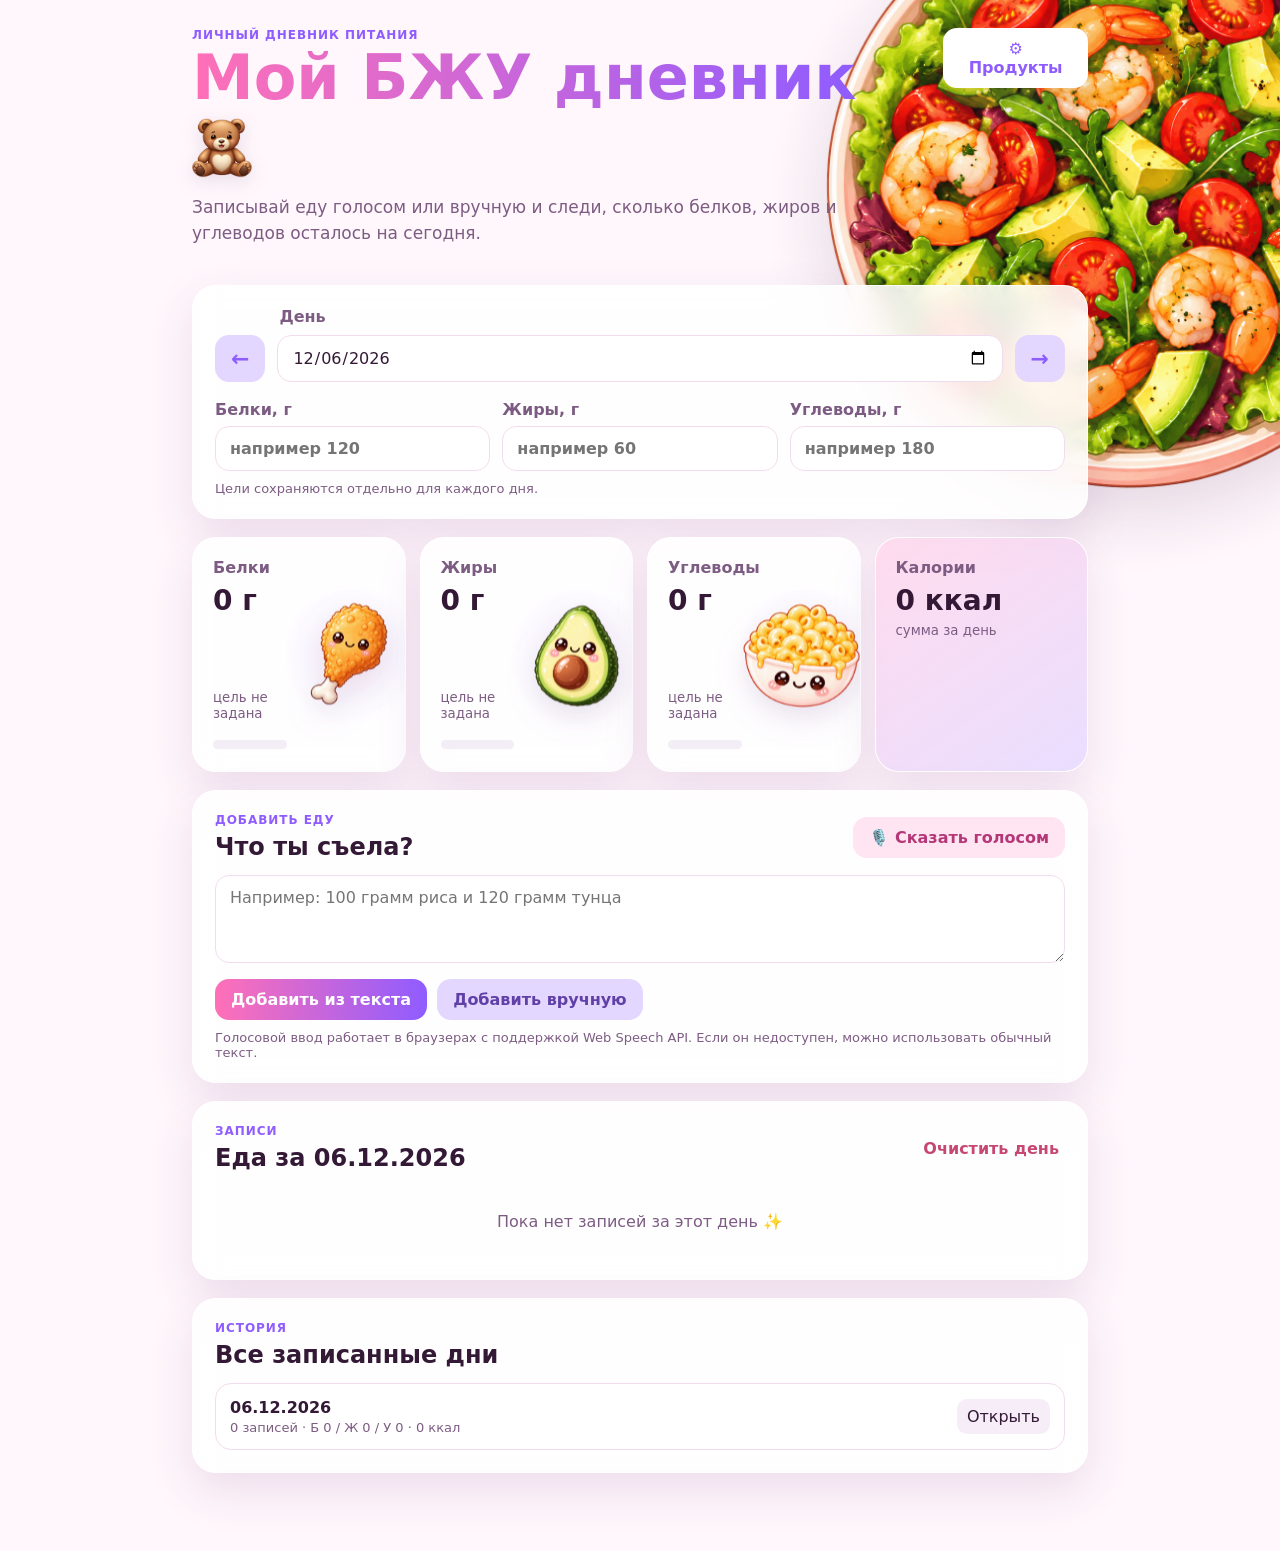
==== commit 44dbf067: "Update index.html" ====
--- a/index.html
+++ b/index.html
@@ -26,6 +26,7 @@
 
         <h1>
           <span class="title-gradient">Мой БЖУ дневник</span>
+
           <img
             class="title-heart-img"
             src="white-heart.png"
@@ -35,20 +36,31 @@
         </h1>
 
         <p class="subtitle">
-          Записывай еду голосом или вручную и следи, сколько белков, жиров и
-          углеводов осталось на сегодня.
+          Записывай еду голосом или вручную и следи, сколько белков,
+          жиров и углеводов осталось на сегодня.
         </p>
       </div>
 
-      <button id="settingsBtn" class="ghost-btn" type="button">
+      <button
+        id="settingsBtn"
+        class="ghost-btn"
+        type="button"
+      >
         ⚙️ Продукты
       </button>
     </header>
 
+
     <main>
-      <!-- ДЕНЬ И ЦЕЛИ -->
+
+      <!-- =========================================
+           ДЕНЬ И ЦЕЛИ
+      ========================================== -->
+
       <section class="card day-card">
+
         <div class="day-nav">
+
           <button
             id="prevDay"
             class="icon-btn"
@@ -58,10 +70,20 @@
             ←
           </button>
 
+
           <div class="date-wrap">
-            <label for="dayPicker">День</label>
-            <input id="dayPicker" type="date" />
+
+            <label for="dayPicker">
+              День
+            </label>
+
+            <input
+              id="dayPicker"
+              type="date"
+            />
+
           </div>
+
 
           <button
             id="nextDay"
@@ -71,11 +93,15 @@
           >
             →
           </button>
+
         </div>
 
+
         <div class="targets-grid">
+
           <label>
             Белки, г
+
             <input
               id="targetProtein"
               type="number"
@@ -85,8 +111,10 @@
             />
           </label>
 
+
           <label>
             Жиры, г
+
             <input
               id="targetFat"
               type="number"
@@ -96,8 +124,10 @@
             />
           </label>
 
+
           <label>
             Углеводы, г
+
             <input
               id="targetCarbs"
               type="number"
@@ -106,110 +136,258 @@
               placeholder="например 180"
             />
           </label>
+
         </div>
 
-        <p class="hint">Цели сохраняются отдельно для каждого дня.</p>
+
+        <p class="hint">
+          Цели сохраняются отдельно для каждого дня.
+        </p>
+
       </section>
 
-      <!-- СТАТИСТИКА -->
+
+
+      <!-- =========================================
+           СТАТИСТИКА
+      ========================================== -->
+
       <section class="stats-grid">
+
         <!-- БЕЛКИ -->
-        <article class="stat-card protein" id="proteinCard">
-          <span>Белки</span>
-          <strong id="proteinEaten">0 г</strong>
+
+        <article
+          class="stat-card protein"
+          id="proteinCard"
+        >
+
+          <span>
+            Белки
+          </span>
+
+          <strong id="proteinEaten">
+            0 г
+          </strong>
 
           <small>
-            <em id="proteinStatusText">осталось</em>
-            <b id="proteinLeft">0 г</b>
+
+            <em id="proteinStatusText">
+              осталось
+            </em>
+
+            <b id="proteinLeft">
+              0 г
+            </b>
+
           </small>
+
 
           <div class="progress">
             <i id="proteinProgress"></i>
           </div>
 
-          <div class="mascot-bubble" id="proteinBubble" hidden></div>
+
+          <div
+            class="mascot-bubble"
+            id="proteinBubble"
+            hidden
+          ></div>
+
+
+          <!--
+            По умолчанию сразу грузится
+            ГРУСТНАЯ курочка.
+          -->
 
           <img
             class="macro-mascot chicken-mascot"
             id="proteinMascot"
-            src="chicken.png"
+            src="chicken-sad.png"
             alt=""
             aria-hidden="true"
           />
+
         </article>
 
+
+
         <!-- ЖИРЫ -->
-        <article class="stat-card fat" id="fatCard">
-          <span>Жиры</span>
-          <strong id="fatEaten">0 г</strong>
+
+        <article
+          class="stat-card fat"
+          id="fatCard"
+        >
+
+          <span>
+            Жиры
+          </span>
+
+          <strong id="fatEaten">
+            0 г
+          </strong>
 
           <small>
-            <em id="fatStatusText">осталось</em>
-            <b id="fatLeft">0 г</b>
+
+            <em id="fatStatusText">
+              осталось
+            </em>
+
+            <b id="fatLeft">
+              0 г
+            </b>
+
           </small>
+
 
           <div class="progress">
             <i id="fatProgress"></i>
           </div>
 
-          <div class="mascot-bubble" id="fatBubble" hidden></div>
+
+          <div
+            class="mascot-bubble"
+            id="fatBubble"
+            hidden
+          ></div>
+
+
+          <!--
+            По умолчанию сразу грузится
+            ГРУСТНЫЙ авокадо.
+          -->
 
           <img
             class="macro-mascot avocado-mascot"
             id="fatMascot"
-            src="avocado.png"
+            src="avocado-sad.png"
             alt=""
             aria-hidden="true"
           />
+
         </article>
 
+
+
         <!-- УГЛЕВОДЫ -->
-        <article class="stat-card carbs" id="carbsCard">
-          <span>Углеводы</span>
-          <strong id="carbsEaten">0 г</strong>
+
+        <article
+          class="stat-card carbs"
+          id="carbsCard"
+        >
+
+          <span>
+            Углеводы
+          </span>
+
+          <strong id="carbsEaten">
+            0 г
+          </strong>
 
           <small>
-            <em id="carbsStatusText">осталось</em>
-            <b id="carbsLeft">0 г</b>
+
+            <em id="carbsStatusText">
+              осталось
+            </em>
+
+            <b id="carbsLeft">
+              0 г
+            </b>
+
           </small>
+
 
           <div class="progress">
             <i id="carbsProgress"></i>
           </div>
 
-          <div class="mascot-bubble" id="carbsBubble" hidden></div>
+
+          <div
+            class="mascot-bubble"
+            id="carbsBubble"
+            hidden
+          ></div>
+
+
+          <!--
+            По умолчанию сразу грузятся
+            ГРУСТНЫЕ макароны.
+          -->
 
           <img
             class="macro-mascot pasta-mascot"
             id="carbsMascot"
-            src="pasta.png"
+            src="pasta-sad.png"
             alt=""
             aria-hidden="true"
           />
+
         </article>
 
+
+
         <!-- КАЛОРИИ -->
-        <article class="stat-card kcal" id="kcalCard">
-          <span>Калории</span>
-          <strong id="kcalEaten">0 ккал</strong>
-          <small>сумма за день</small>
+
+        <article
+          class="stat-card kcal"
+          id="kcalCard"
+        >
+
+          <span>
+            Калории
+          </span>
+
+          <strong id="kcalEaten">
+            0 ккал
+          </strong>
+
+          <small>
+            сумма за день
+          </small>
+
         </article>
+
       </section>
 
-      <!-- ДОБАВИТЬ ЕДУ -->
+
+
+      <!-- =========================================
+           ДОБАВИТЬ ЕДУ
+      ========================================== -->
+
       <section class="card input-card">
+
         <div class="section-heading">
+
           <div>
-            <p class="eyebrow">Добавить еду</p>
-            <h2>Что ты съела?</h2>
+
+            <p class="eyebrow">
+              Добавить еду
+            </p>
+
+            <h2>
+              Что ты съела?
+            </h2>
+
           </div>
 
-          <button id="voiceBtn" class="voice-btn" type="button">
+
+          <button
+            id="voiceBtn"
+            class="voice-btn"
+            type="button"
+          >
             🎙️ Сказать голосом
           </button>
+
         </div>
 
-        <div id="voiceStatus" class="voice-status" hidden></div>
+
+        <div
+          id="voiceStatus"
+          class="voice-status"
+          hidden
+        ></div>
+
 
         <textarea
           id="quickInput"
@@ -217,68 +395,156 @@
           placeholder="Например: 100 грамм риса и 120 грамм тунца"
         ></textarea>
 
+
         <div class="actions-row">
-          <button id="parseBtn" class="primary-btn" type="button">
+
+          <button
+            id="parseBtn"
+            class="primary-btn"
+            type="button"
+          >
             Добавить из текста
           </button>
 
-          <button id="manualBtn" class="secondary-btn" type="button">
+
+          <button
+            id="manualBtn"
+            class="secondary-btn"
+            type="button"
+          >
             Добавить вручную
           </button>
+
         </div>
+
 
         <p class="hint">
           Голосовой ввод работает в браузерах с поддержкой Web Speech API.
           Если он недоступен, можно использовать обычный текст.
         </p>
+
       </section>
 
-      <!-- ЗАПИСИ -->
+
+
+      <!-- =========================================
+           ЗАПИСИ
+      ========================================== -->
+
       <section class="card diary-card">
+
         <div class="section-heading">
+
           <div>
-            <p class="eyebrow">Записи</p>
-            <h2 id="diaryTitle">Еда за день</h2>
+
+            <p class="eyebrow">
+              Записи
+            </p>
+
+            <h2 id="diaryTitle">
+              Еда за день
+            </h2>
+
           </div>
 
-          <button id="clearDayBtn" class="danger-link" type="button">
+
+          <button
+            id="clearDayBtn"
+            class="danger-link"
+            type="button"
+          >
             Очистить день
           </button>
+
         </div>
 
-        <div id="entriesList" class="entries-list"></div>
+
+        <div
+          id="entriesList"
+          class="entries-list"
+        ></div>
+
       </section>
 
-      <!-- ИСТОРИЯ -->
+
+
+      <!-- =========================================
+           ИСТОРИЯ
+      ========================================== -->
+
       <section class="card history-card">
+
         <div class="section-heading">
+
           <div>
-            <p class="eyebrow">История</p>
-            <h2>Все записанные дни</h2>
+
+            <p class="eyebrow">
+              История
+            </p>
+
+            <h2>
+              Все записанные дни
+            </h2>
+
           </div>
+
         </div>
 
-        <div id="historyList" class="history-list"></div>
+
+        <div
+          id="historyList"
+          class="history-list"
+        ></div>
+
       </section>
+
     </main>
+
   </div>
 
-  <!-- ДОБАВИТЬ ВРУЧНУЮ -->
-  <dialog id="manualDialog" class="modal">
-    <form method="dialog" id="manualForm">
+
+
+  <!-- =============================================
+       ДОБАВИТЬ ВРУЧНУЮ
+  ============================================== -->
+
+  <dialog
+    id="manualDialog"
+    class="modal"
+  >
+
+    <form
+      method="dialog"
+      id="manualForm"
+    >
+
       <div class="modal-head">
-        <h3>Добавить вручную</h3>
-
-        <button class="close-btn" value="cancel" type="submit">×</button>
+
+        <h3>
+          Добавить вручную
+        </h3>
+
+        <button
+          class="close-btn"
+          value="cancel"
+          type="submit"
+        >
+          ×
+        </button>
+
       </div>
+
 
       <label>
         Продукт
+
         <select id="manualProduct"></select>
       </label>
 
+
       <label>
         Количество, г
+
         <input
           id="manualAmount"
           type="number"
@@ -288,6 +554,7 @@
         />
       </label>
 
+
       <button
         id="manualSubmit"
         class="primary-btn full"
@@ -296,81 +563,202 @@
       >
         Добавить
       </button>
+
     </form>
+
   </dialog>
 
-  <!-- НАСТРОЙКИ ПРОДУКТОВ -->
-  <dialog id="settingsDialog" class="modal wide">
+
+
+  <!-- =============================================
+       НАСТРОЙКИ ПРОДУКТОВ
+  ============================================== -->
+
+  <dialog
+    id="settingsDialog"
+    class="modal wide"
+  >
+
     <form method="dialog">
+
       <div class="modal-head">
+
         <div>
-          <h3>Мои продукты</h3>
+
+          <h3>
+            Мои продукты
+          </h3>
+
           <p>
-            Можно менять БЖУ и выбирать, учитывать ли белок продукта в дневной
-            сумме.
+            Можно менять БЖУ и выбирать,
+            учитывать ли белок продукта в дневной сумме.
           </p>
+
         </div>
 
-        <button class="close-btn" value="cancel" type="submit">×</button>
+
+        <button
+          class="close-btn"
+          value="cancel"
+          type="submit"
+        >
+          ×
+        </button>
+
       </div>
 
-      <div id="productEditor" class="product-editor"></div>
-
-      <button id="addProductBtn" class="secondary-btn full" type="button">
+
+      <div
+        id="productEditor"
+        class="product-editor"
+      ></div>
+
+
+      <button
+        id="addProductBtn"
+        class="secondary-btn full"
+        type="button"
+      >
         + Добавить продукт
       </button>
 
+
       <div class="modal-footer">
-        <button id="saveProductsBtn" class="primary-btn" type="button">
+
+        <button
+          id="saveProductsBtn"
+          class="primary-btn"
+          type="button"
+        >
           Сохранить продукты
         </button>
+
       </div>
+
     </form>
+
   </dialog>
 
-  <!-- РЕДАКТИРОВАНИЕ ЗАПИСИ -->
-  <dialog id="entryEditDialog" class="entry-edit-dialog">
-    <form method="dialog" id="entryEditForm" class="entry-edit-cloud">
+
+
+  <!-- =============================================
+       РЕДАКТИРОВАНИЕ ЗАПИСИ
+  ============================================== -->
+
+  <dialog
+    id="entryEditDialog"
+    class="entry-edit-dialog"
+  >
+
+    <form
+      method="dialog"
+      id="entryEditForm"
+      class="entry-edit-cloud"
+    >
+
       <div class="entry-edit-head">
+
         <div>
-          <p class="eyebrow">Редактировать запись</p>
-          <h3 id="editEntryName">Продукт</h3>
-          <p id="editEntryAmountLabel" class="edit-entry-subtitle"></p>
+
+          <p class="eyebrow">
+            Редактировать запись
+          </p>
+
+          <h3 id="editEntryName">
+            Продукт
+          </h3>
+
+          <p
+            id="editEntryAmountLabel"
+            class="edit-entry-subtitle"
+          ></p>
+
         </div>
 
-        <button class="close-btn" value="cancel" type="submit">×</button>
+
+        <button
+          class="close-btn"
+          value="cancel"
+          type="submit"
+        >
+          ×
+        </button>
+
       </div>
 
+
       <div class="entry-edit-grid">
+
         <label>
           Белки, г
-          <input id="editEntryProtein" type="number" min="0" step="0.1" />
+
+          <input
+            id="editEntryProtein"
+            type="number"
+            min="0"
+            step="0.1"
+          />
         </label>
+
 
         <label>
           Жиры, г
-          <input id="editEntryFat" type="number" min="0" step="0.1" />
+
+          <input
+            id="editEntryFat"
+            type="number"
+            min="0"
+            step="0.1"
+          />
         </label>
+
 
         <label>
           Углеводы, г
-          <input id="editEntryCarbs" type="number" min="0" step="0.1" />
+
+          <input
+            id="editEntryCarbs"
+            type="number"
+            min="0"
+            step="0.1"
+          />
         </label>
+
       </div>
 
+
       <label class="protein-checkbox edit-protein-checkbox">
-        <input id="editEntryCountProtein" type="checkbox" />
-        <span>Учитывать белок этой записи в дневной сумме</span>
+
+        <input
+          id="editEntryCountProtein"
+          type="checkbox"
+        />
+
+        <span>
+          Учитывать белок этой записи в дневной сумме
+        </span>
+
       </label>
 
+
       <div class="entry-edit-footer">
-        <button id="saveEntryEditBtn" class="primary-btn" type="button">
+
+        <button
+          id="saveEntryEditBtn"
+          class="primary-btn"
+          type="button"
+        >
           Сохранить изменения
         </button>
+
       </div>
+
     </form>
+
   </dialog>
 
+
   <script src="app.js"></script>
+
 </body>
 </html>
--- a/style.css
+++ b/style.css
@@ -9,6 +9,8 @@
   --purple-soft: #e4d7ff;
   --border: #f1dcef;
   --shadow: 0 18px 45px rgba(127,67,135,.14);
+  --success-soft: #edfff0;
+  --danger-soft: #ffeef1;
 }
 
 * {
@@ -23,7 +25,6 @@
 
 body {
   margin: 0;
-
   font-family:
     Inter,
     ui-sans-serif,
@@ -32,18 +33,10 @@
     BlinkMacSystemFont,
     "Segoe UI",
     sans-serif;
-
-  background:
-    var(--bg);
-
-  color:
-    var(--text);
-
-  min-height:
-    100vh;
-
-  overflow-x:
-    hidden;
+  background: var(--bg);
+  color: var(--text);
+  min-height: 100vh;
+  overflow-x: hidden;
 }
 
 button,
@@ -57,145 +50,86 @@
   cursor: pointer;
 }
 
-
 /* =========================================================
    ОСНОВНАЯ ОБЛАСТЬ
 ========================================================= */
 
 .app-shell {
   position: relative;
-
   overflow: hidden;
-
   width: 100%;
   max-width: none;
-
   margin: 0;
-
-  padding:
-    28px 0
-    60px;
-}
-
+  padding: 28px 0 60px;
+}
 
 .hero,
 main {
   width: 70%;
-
   margin-left: auto;
   margin-right: auto;
 }
 
-
 /* =========================================================
    ШАПКА
 ========================================================= */
 
 .hero {
   display: flex;
-
   align-items: flex-start;
   justify-content: space-between;
-
   gap: 24px;
-
   margin-bottom: 22px;
 }
 
-
 .eyebrow {
-  margin:
-    0 0 6px;
-
+  margin: 0 0 6px;
   font-weight: 800;
-
   text-transform: uppercase;
-
   letter-spacing: .08em;
-
   font-size: 12px;
-
   color: var(--purple);
 }
-
 
 h1 {
   margin: 0;
-
   display: flex;
-
   align-items: center;
-
   gap: 8px;
-
   flex-wrap: wrap;
-
-  font-size:
-    clamp(
-      34px,
-      6vw,
-      62px
-    );
-
+  font-size: clamp(34px, 6vw, 62px);
   line-height: .98;
 }
 
-
 .title-gradient {
-  background:
-    linear-gradient(
-      90deg,
-      var(--pink),
-      var(--purple)
-    );
-
+  background: linear-gradient(90deg, var(--pink), var(--purple));
   color: transparent;
-
   -webkit-background-clip: text;
   background-clip: text;
 }
 
-
 .title-heart-img {
   display: block;
-
   width: 60px;
   height: 60px;
-
   object-fit: contain;
-
-  flex:
-    0 0 auto;
-
-  transform:
-    translateY(1px);
-
-  filter:
-    drop-shadow(
-      0 5px 9px
-      rgba(95,54,102,.13)
-    );
-
+  flex: 0 0 auto;
+  transform: translateY(1px);
+  filter: drop-shadow(0 5px 9px rgba(95,54,102,.13));
   pointer-events: none;
 }
-
 
 h2,
 h3 {
   margin: 0;
 }
 
-
 .subtitle {
   max-width: 650px;
-
   color: var(--muted);
-
   font-size: 17px;
-
   line-height: 1.55;
 }
-
 
 /* =========================================================
    КАРТОЧКИ
@@ -203,32 +137,18 @@
 
 .card,
 .stat-card {
-  background:
-    var(--surface);
-
-  backdrop-filter:
-    blur(14px);
-
-  -webkit-backdrop-filter:
-    blur(14px);
-
-  border:
-    1px solid
-    rgba(255,255,255,.9);
-
-  box-shadow:
-    var(--shadow);
-
+  background: var(--surface);
+  backdrop-filter: blur(14px);
+  -webkit-backdrop-filter: blur(14px);
+  border: 1px solid rgba(255,255,255,.9);
+  box-shadow: var(--shadow);
   border-radius: 24px;
 }
-
 
 .card {
   padding: 22px;
-
   margin-bottom: 18px;
 }
-
 
 /* =========================================================
    ДАТА И ЦЕЛИ
@@ -236,54 +156,37 @@
 
 .day-nav {
   display: grid;
-
-  grid-template-columns:
-    auto 1fr auto;
-
+  grid-template-columns: auto 1fr auto;
   gap: 12px;
-
   align-items: end;
 }
-
 
 .date-wrap {
   display: grid;
-
   gap: 7px;
 }
-
 
 .date-wrap > label,
 .targets-grid label,
 .modal label,
 .entry-edit-cloud label {
   font-weight: 700;
-
   color: var(--muted);
-
   line-height: 1.2;
 }
-
 
 .date-wrap > label {
   display: block;
-
-  margin:
-    0 0 0 2px;
-
-  transform:
-    translateY(-1px);
-}
-
+  margin: 0 0 0 2px;
+  transform: translateY(-1px);
+}
 
 .targets-grid label,
 .modal label,
 .entry-edit-cloud label {
   display: grid;
-
   gap: 7px;
 }
-
 
 .date-wrap input,
 .targets-grid input,
@@ -293,231 +196,135 @@
 textarea,
 select {
   width: 100%;
-
-  border:
-    1px solid
-    var(--border);
-
+  border: 1px solid var(--border);
   background: white;
-
   color: var(--text);
-
   border-radius: 14px;
-
-  padding:
-    12px 14px;
-
+  padding: 12px 14px;
   outline: none;
 }
-
 
 textarea {
   resize: vertical;
-
   min-height: 88px;
 }
-
 
 input:focus,
 select:focus,
 textarea:focus {
-  border-color:
-    var(--purple);
-
-  box-shadow:
-    0 0 0 4px
-    rgba(143,92,255,.10);
-}
-
+  border-color: var(--purple);
+  box-shadow: 0 0 0 4px rgba(143,92,255,.10);
+}
 
 .targets-grid {
   display: grid;
-
-  grid-template-columns:
-    repeat(3,1fr);
-
+  grid-template-columns: repeat(3,1fr);
   gap: 12px;
-
   margin-top: 18px;
 }
 
-
 .hint {
-  margin:
-    10px 0 0;
-
+  margin: 10px 0 0;
   color: var(--muted);
-
   font-size: 13px;
 }
 
-
-/* =========================================================
-   КАРТОЧКИ БЖУ
+/* =========================================================
+   СТАТИСТИКА
 ========================================================= */
 
 .stats-grid {
   display: grid;
-
-  grid-template-columns:
-    repeat(4,1fr);
-
+  grid-template-columns: repeat(4,1fr);
   gap: 14px;
-
   margin-bottom: 18px;
 }
-
 
 .stat-card {
   padding: 20px;
-
   position: relative;
-
   overflow: hidden;
-
-  min-height: 205px;
-
+  min-height: 235px;
   isolation: isolate;
-
   transition:
     background .22s ease,
     border-color .22s ease,
     box-shadow .22s ease;
 }
 
-
-.stats-grid
-.stat-card:nth-child(1),
-
-.stats-grid
-.stat-card:nth-child(2),
-
-.stats-grid
-.stat-card:nth-child(3) {
+.stats-grid .stat-card:nth-child(1),
+.stats-grid .stat-card:nth-child(2),
+.stats-grid .stat-card:nth-child(3) {
   padding-right: 118px;
 }
-
 
 .stat-card > span,
 .stat-card > strong,
 .stat-card > small,
 .stat-card > .progress {
   position: relative;
-
   z-index: 3;
 }
-
 
 .stat-card > span {
   color: var(--muted);
-
   font-weight: 700;
 }
-
 
 .stat-card > strong {
   display: block;
-
-  margin:
-    7px 0 3px;
-
+  margin: 7px 0 3px;
   font-size: 28px;
 }
-
 
 .stat-card > small {
   color: var(--muted);
 }
 
-
 .stat-card > small em {
   font-style: normal;
 }
 
-
 .progress {
   height: 9px;
-
   background: #f3edf5;
-
   border-radius: 999px;
-
   margin-top: 15px;
-
   overflow: hidden;
 }
-
 
 .progress i {
   display: block;
-
   height: 100%;
-
   width: 0;
-
   border-radius: inherit;
-
-  transition:
-    width .2s ease;
-
-  background:
-    linear-gradient(
-      90deg,
-      var(--pink),
-      var(--purple)
-    );
-}
-
-
-/* =========================================================
-   СТАТУС И ШКАЛА ВНИЗУ
-========================================================= */
-
-.stats-grid
-.stat-card:nth-child(1) > small,
-
-.stats-grid
-.stat-card:nth-child(2) > small,
-
-.stats-grid
-.stat-card:nth-child(3) > small {
+  transition: width .2s ease;
+  background: linear-gradient(90deg, var(--pink), var(--purple));
+}
+
+.stats-grid .stat-card:nth-child(1) > small,
+.stats-grid .stat-card:nth-child(2) > small,
+.stats-grid .stat-card:nth-child(3) > small {
   position: absolute;
-
   left: 20px;
   right: 118px;
-
   bottom: 48px;
-
   margin: 0;
-
   line-height: 1.25;
 }
 
-
-.stats-grid
-.stat-card:nth-child(1) > .progress,
-
-.stats-grid
-.stat-card:nth-child(2) > .progress,
-
-.stats-grid
-.stat-card:nth-child(3) > .progress {
+.stats-grid .stat-card:nth-child(1) > .progress,
+.stats-grid .stat-card:nth-child(2) > .progress,
+.stats-grid .stat-card:nth-child(3) > .progress {
   position: absolute;
-
   left: 20px;
   right: 118px;
-
   bottom: 22px;
-
   width: auto;
-
   margin: 0;
 }
 
-
-/* =========================================================
-   ПОДСВЕТКА ЦЕЛЕЙ
-========================================================= */
+/* СТАТУС КАРТОЧЕК */
 
 .stat-card.goal-near {
   background:
@@ -526,15 +333,9 @@
       rgba(235,255,239,.96),
       rgba(247,255,249,.92)
     );
-
-  border-color:
-    rgba(139,211,154,.58);
-
-  box-shadow:
-    0 18px 45px
-    rgba(97,174,112,.16);
-}
-
+  border-color: rgba(139,211,154,.58);
+  box-shadow: 0 18px 45px rgba(97,174,112,.16);
+}
 
 .stat-card.goal-over {
   background:
@@ -543,191 +344,91 @@
       rgba(255,235,239,.97),
       rgba(255,247,248,.93)
     );
-
-  border-color:
-    rgba(235,151,163,.60);
-
-  box-shadow:
-    0 18px 45px
-    rgba(205,102,119,.14);
-}
-
-
-/* =========================================================
-   ПЕРСОНАЖИ БЖУ
+  border-color: rgba(235,151,163,.60);
+  box-shadow: 0 18px 45px rgba(205,102,119,.14);
+}
+
+/* =========================================================
+   ПЕРСОНАЖИ
 ========================================================= */
 
 .macro-mascot {
   position: absolute;
-
   top: 50%;
-
   z-index: 2;
-
   object-fit: contain;
-
-  transform:
-    translateY(-50%);
-
-  transform-origin:
-    50% 55%;
-
+  transform: translateY(-50%);
+  transform-origin: 50% 55%;
   user-select: none;
-
   -webkit-user-drag: none;
-
   cursor: pointer;
-
-  filter:
-    drop-shadow(
-      0 12px 15px
-      rgba(103,63,114,.13)
-    );
-
-  will-change:
-    transform;
-}
-
-
-/* КУРИЦА */
+  filter: drop-shadow(0 12px 15px rgba(103,63,114,.13));
+  will-change: transform;
+}
 
 .chicken-mascot {
   width: 112px;
   height: 155px;
-
   right: 2px;
 }
-
-
-/* АВОКАДО */
 
 .avocado-mascot {
   width: 108px;
   height: 145px;
-
   right: 4px;
 }
-
-
-/* МАКАРОНЫ */
 
 .pasta-mascot {
   width: 118px;
   height: 135px;
-
   right: 0;
 }
 
-
-/* =========================================================
-   ЖИМ-ЖИМ ПЕРСОНАЖЕЙ
-========================================================= */
-
 .macro-mascot:hover {
-  animation:
-    mascot-squish
-    .78s
-    ease-in-out
-    infinite;
-}
-
+  animation: mascot-squish .78s ease-in-out infinite;
+}
 
 .macro-mascot:active {
-  transform:
-    translateY(-50%)
-    scale(.88,1.08);
-}
-
+  transform: translateY(-50%) scale(.88,1.08);
+}
 
 @keyframes mascot-squish {
-
-  0%,
-  100% {
-    transform:
-      translateY(-50%)
-      scale(1,1)
-      rotate(0deg);
-  }
-
-
+  0%, 100% {
+    transform: translateY(-50%) scale(1,1) rotate(0deg);
+  }
   14% {
-    transform:
-      translateY(-50%)
-      scale(1.08,.91)
-      rotate(-2deg);
-  }
-
-
+    transform: translateY(-50%) scale(1.08,.91) rotate(-2deg);
+  }
   29% {
-    transform:
-      translateY(-50%)
-      scale(.93,1.08)
-      rotate(2deg);
-  }
-
-
+    transform: translateY(-50%) scale(.93,1.08) rotate(2deg);
+  }
   44% {
-    transform:
-      translateY(-50%)
-      scale(1.055,.95)
-      rotate(-1.5deg);
-  }
-
-
+    transform: translateY(-50%) scale(1.055,.95) rotate(-1.5deg);
+  }
   58% {
-    transform:
-      translateY(-50%)
-      scale(.97,1.045)
-      rotate(1.5deg);
-  }
-
-
+    transform: translateY(-50%) scale(.97,1.045) rotate(1.5deg);
+  }
   72% {
-    transform:
-      translateY(-50%)
-      scale(1.035,.97)
-      rotate(-1deg);
-  }
-
-
+    transform: translateY(-50%) scale(1.035,.97) rotate(-1deg);
+  }
   86% {
-    transform:
-      translateY(-50%)
-      scale(.99,1.02)
-      rotate(.5deg);
-  }
-
-}
-
-
-/* =========================================================
-   МЯГКОЕ СВЕЧЕНИЕ ЗА ПЕРСОНАЖАМИ
-========================================================= */
-
-.stats-grid
-.stat-card:nth-child(1)::before,
-
-.stats-grid
-.stat-card:nth-child(2)::before,
-
-.stats-grid
-.stat-card:nth-child(3)::before {
+    transform: translateY(-50%) scale(.99,1.02) rotate(.5deg);
+  }
+}
+
+/* СВЕЧЕНИЕ ПОД ПЕРСОНАЖАМИ */
+
+.stats-grid .stat-card:nth-child(1)::before,
+.stats-grid .stat-card:nth-child(2)::before,
+.stats-grid .stat-card:nth-child(3)::before {
   content: "";
-
   position: absolute;
-
   right: -10px;
-
   top: 50%;
-
-  transform:
-    translateY(-50%);
-
+  transform: translateY(-50%);
   width: 130px;
   height: 150px;
-
   border-radius: 50%;
-
   background:
     radial-gradient(
       circle,
@@ -735,12 +436,50 @@
       rgba(232,218,255,.20) 45%,
       transparent 72%
     );
-
   z-index: 0;
-
   pointer-events: none;
 }
 
+/* ОБЛАЧКА */
+
+.mascot-bubble {
+  position: absolute;
+  right: 92px;
+  top: 76px;
+  max-width: 160px;
+  padding: 10px 12px;
+  border-radius: 18px;
+  background: rgba(255,255,255,.96);
+  border: 1px solid rgba(240,215,242,.95);
+  box-shadow: 0 10px 24px rgba(93,58,112,.14);
+  color: #7a517d;
+  font-size: 12px;
+  line-height: 1.25;
+  z-index: 4;
+}
+
+.mascot-bubble::after {
+  content: "";
+  position: absolute;
+  right: 16px;
+  bottom: -8px;
+  width: 14px;
+  height: 14px;
+  background: rgba(255,255,255,.96);
+  border-right: 1px solid rgba(240,215,242,.95);
+  border-bottom: 1px solid rgba(240,215,242,.95);
+  transform: rotate(45deg);
+}
+
+.mascot-bubble.sad-low {
+  background: rgba(255,252,255,.98);
+}
+
+.mascot-bubble.sad-over {
+  background: rgba(255,245,247,.98);
+  color: #b25570;
+  border-color: rgba(247,201,214,.95);
+}
 
 .kcal {
   background:
@@ -751,34 +490,24 @@
     );
 }
 
-
 /* =========================================================
    КНОПКИ
 ========================================================= */
 
 .section-heading {
   display: flex;
-
   justify-content: space-between;
-
   gap: 12px;
-
   align-items: center;
-
   margin-bottom: 14px;
 }
-
 
 .actions-row {
   display: flex;
-
   gap: 10px;
-
   margin-top: 12px;
-
   flex-wrap: wrap;
 }
-
 
 .primary-btn,
 .secondary-btn,
@@ -786,128 +515,70 @@
 .voice-btn,
 .icon-btn {
   border: 0;
-
   border-radius: 14px;
-
-  padding:
-    11px 16px;
-
+  padding: 11px 16px;
   font-weight: 800;
 }
 
-
 .primary-btn {
-  background:
-    linear-gradient(
-      90deg,
-      var(--pink),
-      var(--purple)
-    );
-
+  background: linear-gradient(90deg, var(--pink), var(--purple));
   color: white;
 }
 
-
 .secondary-btn {
-  background:
-    var(--purple-soft);
-
-  color:
-    #6040a7;
-}
-
+  background: var(--purple-soft);
+  color: #6040a7;
+}
 
 .ghost-btn {
-  background:
-    white;
-
-  color:
-    var(--purple);
-
-  box-shadow:
-    var(--shadow);
-}
-
+  background: white;
+  color: var(--purple);
+  box-shadow: var(--shadow);
+}
 
 .voice-btn {
-  background:
-    #ffe4f1;
-
-  color:
-    #b43777;
-}
-
+  background: #ffe4f1;
+  color: #b43777;
+}
 
 .voice-btn.listening {
-  animation:
-    pulse 1s
-    infinite alternate;
-}
-
+  animation: pulse 1s infinite alternate;
+}
 
 .icon-btn {
-  background:
-    var(--purple-soft);
-
-  color:
-    var(--purple);
-
+  background: var(--purple-soft);
+  color: var(--purple);
   font-size: 22px;
-
   min-width: 46px;
 }
-
 
 .full {
   width: 100%;
 }
 
-
 .danger-link {
-  background:
-    transparent;
-
+  background: transparent;
   border: 0;
-
-  color:
-    #c64872;
-
+  color: #c64872;
   font-weight: 800;
 }
 
-
 @keyframes pulse {
-
   from {
-    transform:
-      scale(1);
-  }
-
+    transform: scale(1);
+  }
   to {
-    transform:
-      scale(1.04);
-  }
-
-}
-
+    transform: scale(1.04);
+  }
+}
 
 .voice-status {
-  padding:
-    10px 12px;
-
-  background:
-    #fff0f7;
-
-  color:
-    #a93973;
-
-  border-radius:
-    12px;
-
-  margin-bottom:
-    10px;
-}
-
+  padding: 10px 12px;
+  background: #fff0f7;
+  color: #a93973;
+  border-radius: 12px;
+  margin-bottom: 10px;
+}
 
 /* =========================================================
    СПИСОК ЕДЫ
@@ -916,102 +587,64 @@
 .entries-list,
 .history-list {
   display: grid;
-
   gap: 10px;
 }
-
 
 .entry,
 .history-item {
   display: grid;
-
-  grid-template-columns:
-    1fr auto;
-
+  grid-template-columns: 1fr auto;
   gap: 14px;
-
   align-items: center;
-
   background: white;
-
-  border:
-    1px solid
-    var(--border);
-
-  border-radius:
-    16px;
-
-  padding:
-    14px;
-}
-
+  border: 1px solid var(--border);
+  border-radius: 16px;
+  padding: 14px;
+}
 
 .entry-title {
-  font-weight:
-    850;
-}
-
+  font-weight: 850;
+}
 
 .entry-meta,
 .entry-macros,
 .history-meta {
-  color:
-    var(--muted);
-
-  font-size:
-    13px;
-
-  margin-top:
-    3px;
-}
-
+  color: var(--muted);
+  font-size: 13px;
+  margin-top: 3px;
+}
+
+.entry-note {
+  color: #b0597d;
+  font-size: 12px;
+  margin-top: 4px;
+  font-weight: 700;
+}
 
 .entry-actions {
   display: flex;
-
   gap: 8px;
-
   flex-wrap: wrap;
-
-  justify-content:
-    flex-end;
-}
-
+  justify-content: flex-end;
+}
 
 .mini-btn {
   border: 0;
-
-  border-radius:
-    10px;
-
-  padding:
-    8px 10px;
-
-  background:
-    #f6edf8;
-
-  color:
-    var(--text);
-
+  border-radius: 10px;
+  padding: 8px 10px;
+  background: #f6edf8;
+  color: var(--text);
   transition:
     transform .15s ease,
     box-shadow .15s ease,
     background .15s ease;
 }
 
-
 .mini-btn:hover {
-  transform:
-    translateY(-1px);
-
-  background:
-    #f2e4f6;
-
-  box-shadow:
-    0 6px 18px
-    rgba(107,65,120,.12);
-}
-
+  transform: translateY(-1px);
+  background: #f2e4f6;
+  box-shadow: 0 6px 18px rgba(107,65,120,.12);
+}
 
 .edit-entry {
   background:
@@ -1020,54 +653,35 @@
       rgba(255,215,235,.9),
       rgba(228,215,255,.95)
     );
-
-  color:
-    #6d3c92;
-}
-
+  color: #6d3c92;
+}
 
 .delete-entry {
-  background:
-    #ffe8ef;
-
-  color:
-    #b83964;
-}
-
+  background: #ffe8ef;
+  color: #b83964;
+}
 
 .empty {
-  text-align:
-    center;
-
-  color:
-    var(--muted);
-
-  padding:
-    26px 8px;
-}
-
+  text-align: center;
+  color: var(--muted);
+  padding: 26px 8px;
+}
 
 /* =========================================================
    ИСТОРИЯ
 ========================================================= */
 
 .history-item {
-  cursor:
-    pointer;
-}
-
+  cursor: pointer;
+}
 
 .history-item:hover {
-  border-color:
-    #d9baf3;
-}
-
+  border-color: #d9baf3;
+}
 
 .history-date {
-  font-weight:
-    850;
-}
-
+  font-weight: 850;
+}
 
 /* =========================================================
    МОДАЛЬНЫЕ ОКНА
@@ -1075,102 +689,52 @@
 
 .modal {
   border: 0;
-
-  border-radius:
-    24px;
-
+  border-radius: 24px;
   padding: 0;
-
-  width:
-    min(
-      520px,
-      calc(100% - 24px)
-    );
-
-  box-shadow:
-    0 30px 80px
-    rgba(57,20,60,.28);
-}
-
+  width: min(520px, calc(100% - 24px));
+  box-shadow: 0 30px 80px rgba(57,20,60,.28);
+}
 
 .modal::backdrop,
 .entry-edit-dialog::backdrop {
-  background:
-    rgba(48,22,51,.35);
-
-  backdrop-filter:
-    blur(4px);
-
-  -webkit-backdrop-filter:
-    blur(4px);
-}
-
+  background: rgba(48,22,51,.35);
+  backdrop-filter: blur(4px);
+  -webkit-backdrop-filter: blur(4px);
+}
 
 .modal form {
-  padding:
-    22px;
-
+  padding: 22px;
   display: grid;
-
-  gap:
-    14px;
-}
-
+  gap: 14px;
+}
 
 .modal.wide {
-  width:
-    min(
-      1000px,
-      calc(100% - 24px)
-    );
-}
-
+  width: min(1000px, calc(100% - 24px));
+}
 
 .modal-head {
   display: flex;
-
-  align-items:
-    flex-start;
-
-  justify-content:
-    space-between;
-
-  gap:
-    20px;
-}
-
+  align-items: flex-start;
+  justify-content: space-between;
+  gap: 20px;
+}
 
 .modal-head p {
-  margin:
-    5px 0 0;
-
-  color:
-    var(--muted);
-}
-
+  margin: 5px 0 0;
+  color: var(--muted);
+}
 
 .close-btn {
   border: 0;
-
-  background:
-    #f7edf7;
-
-  color:
-    var(--text);
-
+  background: #f7edf7;
+  color: var(--text);
   width: 38px;
   height: 38px;
-
   border-radius: 50%;
-
   font-size: 24px;
-
   line-height: 1;
-
-  flex:
-    0 0 auto;
-}
-
+  flex: 0 0 auto;
+}
 
 /* =========================================================
    РЕДАКТОР ПРОДУКТОВ
@@ -1178,129 +742,75 @@
 
 .product-editor {
   display: grid;
-
   gap: 10px;
-
   max-height: 58vh;
-
   overflow: auto;
-
   padding-right: 3px;
 }
-
 
 .product-row {
   display: grid;
-
   grid-template-columns:
     minmax(170px,1.7fr)
-    repeat(4,minmax(82px,.7fr))
-    minmax(105px,.8fr)
+    repeat(3,minmax(82px,.7fr))
+    minmax(110px,.9fr)
     auto;
-
   gap: 8px;
-
   align-items: end;
-
-  background:
-    #fff9fd;
-
+  background: #fff9fd;
   padding: 10px;
-
   border-radius: 16px;
-
-  border:
-    1px solid
-    var(--border);
-}
-
+  border: 1px solid var(--border);
+}
 
 .product-row label {
   font-size: 11px;
-
   gap: 4px;
 }
-
 
 .product-row input:not([type="checkbox"]) {
   padding: 9px;
 }
 
-
 .product-protein-toggle {
   align-self: stretch;
-
-  display:
-    flex !important;
-
-  flex-direction:
-    column;
-
-  justify-content:
-    flex-end;
-
-  align-items:
-    center;
-
-  gap:
-    7px !important;
-
-  text-align:
-    center;
-}
-
+  display: flex !important;
+  flex-direction: column;
+  justify-content: flex-end;
+  align-items: center;
+  gap: 7px !important;
+  text-align: center;
+}
 
 .product-protein-toggle span {
   display: block;
-
   font-size: 11px;
-
-  color:
-    var(--muted);
-
+  color: var(--muted);
   font-weight: 700;
 }
-
 
 .product-protein-toggle input[type="checkbox"],
 .protein-checkbox input[type="checkbox"] {
   width: 22px;
   height: 22px;
-
   margin: 0;
   padding: 0;
-
-  accent-color:
-    var(--purple);
-
+  accent-color: var(--purple);
   cursor: pointer;
 }
-
 
 .remove-product {
   border: 0;
-
-  background:
-    #ffe2eb;
-
-  color:
-    #ba3d65;
-
-  border-radius:
-    10px;
-
-  padding:
-    10px 12px;
-}
-
+  background: #ffe2eb;
+  color: #ba3d65;
+  border-radius: 10px;
+  padding: 10px 12px;
+}
 
 .modal-footer {
   display: flex;
-
-  justify-content:
-    flex-end;
-}
-
+  justify-content: flex-end;
+}
 
 /* =========================================================
    РЕДАКТИРОВАНИЕ ЗАПИСИ
@@ -1308,37 +818,19 @@
 
 .entry-edit-dialog {
   border: none;
-
   padding: 26px;
-
-  background:
-    transparent;
-
-  overflow:
-    visible;
-
-  width:
-    min(
-      620px,
-      calc(100% - 24px)
-    );
-
-  max-width:
-    none;
-}
-
+  background: transparent;
+  overflow: visible;
+  width: min(620px, calc(100% - 24px));
+  max-width: none;
+}
 
 .entry-edit-cloud {
   position: relative;
-
   z-index: 1;
-
   display: grid;
-
   gap: 18px;
-
   padding: 28px;
-
   background:
     linear-gradient(
       145deg,
@@ -1346,587 +838,314 @@
       rgba(255,241,249,.98) 55%,
       rgba(239,232,255,.98)
     );
-
-  border:
-    1px solid
-    rgba(255,255,255,.95);
-
-  border-radius:
-    44px 56px 46px 58px;
-
+  border: 1px solid rgba(255,255,255,.95);
+  border-radius: 44px 56px 46px 58px;
   box-shadow:
-    0 30px 85px
-    rgba(86,45,99,.27),
-    0 12px 34px
-    rgba(143,92,255,.14);
-}
-
+    0 30px 85px rgba(86,45,99,.27),
+    0 12px 34px rgba(143,92,255,.14);
+}
 
 .entry-edit-cloud::before,
 .entry-edit-cloud::after {
   content: "";
-
   position: absolute;
-
   z-index: -1;
-
-  background:
-    rgba(255,247,252,.98);
-
-  border:
-    1px solid
-    rgba(255,255,255,.95);
-
-  border-radius:
-    50%;
-
-  box-shadow:
-    0 14px 34px
-    rgba(86,45,99,.12);
-}
-
+  background: rgba(255,247,252,.98);
+  border: 1px solid rgba(255,255,255,.95);
+  border-radius: 50%;
+  box-shadow: 0 14px 34px rgba(86,45,99,.12);
+}
 
 .entry-edit-cloud::before {
   width: 76px;
   height: 76px;
-
   left: -18px;
-
   bottom: 34px;
 }
-
 
 .entry-edit-cloud::after {
   width: 48px;
   height: 48px;
-
   left: 18px;
-
   bottom: -18px;
 }
-
 
 .entry-edit-head {
   display: flex;
-
-  justify-content:
-    space-between;
-
-  align-items:
-    flex-start;
-
+  justify-content: space-between;
+  align-items: flex-start;
   gap: 18px;
 }
 
-
 .edit-entry-subtitle {
-  margin:
-    7px 0 0;
-
-  color:
-    var(--muted);
-
-  font-size:
-    13px;
-}
-
+  margin: 7px 0 0;
+  color: var(--muted);
+  font-size: 13px;
+}
 
 .entry-edit-grid {
   display: grid;
-
-  grid-template-columns:
-    repeat(3,1fr);
-
+  grid-template-columns: repeat(3,1fr);
   gap: 12px;
 }
 
-
 .protein-checkbox {
-  display:
-    flex !important;
-
-  flex-direction:
-    row !important;
-
-  align-items:
-    center;
-
-  gap:
-    10px !important;
-
-  padding:
-    13px 15px;
-
-  border-radius:
-    16px;
-
-  background:
-    rgba(255,255,255,.76);
-
-  border:
-    1px solid
-    var(--border);
-
-  color:
-    var(--text) !important;
-}
-
+  display: flex !important;
+  flex-direction: row !important;
+  align-items: center;
+  gap: 10px !important;
+  padding: 13px 15px;
+  border-radius: 16px;
+  background: rgba(255,255,255,.76);
+  border: 1px solid var(--border);
+  color: var(--text) !important;
+}
 
 .protein-checkbox span {
-  font-weight:
-    750;
-
-  color:
-    var(--text);
-}
-
+  font-weight: 750;
+  color: var(--text);
+}
 
 .entry-edit-footer {
   display: flex;
-
-  justify-content:
-    flex-end;
-}
-
-
-/* =========================================================
-   САЛАТ В ПРАВОМ ВЕРХНЕМ УГЛУ
+  justify-content: flex-end;
+}
+
+/* =========================================================
+   САЛАТ
 ========================================================= */
 
 .salad-background {
   position: absolute;
-
   z-index: 0;
-
   right: -160px;
-
   top: -120px;
-
   width: 620px;
-
   height: auto;
-
-
-  /*
-    Картинка должна реагировать
-    на наведение мышки.
-  */
   pointer-events: auto;
-
-
   user-select: none;
-
   -webkit-user-drag: none;
-
-
-  /*
-    Вращаем тарелку вокруг её центра.
-  */
-  transform-origin:
-    50% 50%;
-
-
-  filter:
-    drop-shadow(
-      0 25px 35px
-      rgba(80,50,90,.16)
-    );
-
-
+  transform-origin: 50% 50%;
+  filter: drop-shadow(0 25px 35px rgba(80,50,90,.16));
   opacity: .97;
-
-
-  /*
-    Подготавливаем браузер
-    к плавной анимации.
-  */
-  will-change:
-    transform;
-}
-
-
-/* =========================================================
-   ПОКАЧИВАНИЕ ТАРЕЛКИ САЛАТА
-========================================================= */
-
-/*
-  Анимация работает только,
-  когда курсор находится над салатом.
-
-  Тарелка не делает полный оборот.
-  Она медленно поворачивается
-  немного вправо и немного влево.
-*/
+  will-change: transform;
+}
 
 .salad-background:hover {
-  animation:
-    salad-rock
-    1.8s
-    ease-in-out
-    infinite;
-}
-
+  animation: salad-rock 1.8s ease-in-out infinite;
+}
 
 @keyframes salad-rock {
-
-  /*
-    Исходное положение.
-  */
-
-  0%,
-  100% {
-    transform:
-      rotate(0deg);
-  }
-
-
-  /*
-    Немного по часовой стрелке.
-  */
-
+  0%, 100% {
+    transform: rotate(0deg);
+  }
   25% {
-    transform:
-      rotate(5deg);
-  }
-
-
-  /*
-    Проходим через центр.
-  */
-
+    transform: rotate(5deg);
+  }
   50% {
-    transform:
-      rotate(0deg);
-  }
-
-
-  /*
-    Немного против часовой стрелки.
-  */
-
+    transform: rotate(0deg);
+  }
   75% {
-    transform:
-      rotate(-5deg);
-  }
-
-}
-
-
-/*
-  Интерфейс остаётся
-  поверх изображения салата.
-*/
+    transform: rotate(-5deg);
+  }
+}
 
 .app-shell > *:not(.salad-background) {
   position: relative;
-
   z-index: 2;
 }
 
-
-/* =========================================================
-   ПЛАНШЕТ
+/* =========================================================
+   АДАПТИВ
 ========================================================= */
 
 @media (max-width: 980px) {
-
   .product-row {
-    grid-template-columns:
-      repeat(2,1fr);
-  }
-
+    grid-template-columns: repeat(2,1fr);
+  }
 
   .product-protein-toggle,
   .remove-product {
-    min-height:
-      58px;
-  }
-
-}
-
+    min-height: 58px;
+  }
+}
 
 @media (max-width: 820px) {
-
   .hero,
   main {
     width: 86%;
   }
 
-
   .stats-grid {
-    grid-template-columns:
-      repeat(2,1fr);
-  }
-
+    grid-template-columns: repeat(2,1fr);
+  }
 
   .title-heart-img {
     width: 50px;
     height: 50px;
   }
 
-
   .salad-background {
     width: 520px;
-
     right: -170px;
-
     top: -80px;
   }
-
-}
-
-
-/* =========================================================
-   ТЕЛЕФОН
-========================================================= */
+}
 
 @media (max-width: 620px) {
-
   .app-shell {
     width: 100%;
-
-    padding:
-      18px 0
-      40px;
-  }
-
+    padding: 18px 0 40px;
+  }
 
   .hero,
   main {
-    width:
-      calc(100% - 36px);
-  }
-
+    width: calc(100% - 36px);
+  }
 
   .hero {
-    flex-direction:
-      column;
-  }
-
+    flex-direction: column;
+  }
 
   h1 {
     gap: 6px;
   }
-
 
   .title-heart-img {
     width: 40px;
     height: 40px;
   }
 
-
   .targets-grid {
-    grid-template-columns:
-      1fr;
-  }
-
+    grid-template-columns: 1fr;
+  }
 
   .stats-grid {
-    grid-template-columns:
-      1fr;
-  }
-
+    grid-template-columns: 1fr;
+  }
 
   .section-heading {
-    align-items:
-      flex-start;
-
-    flex-direction:
-      column;
-  }
-
+    align-items: flex-start;
+    flex-direction: column;
+  }
 
   .voice-btn {
     width: 100%;
   }
 
-
   .entry {
-    grid-template-columns:
-      1fr;
-  }
-
+    grid-template-columns: 1fr;
+  }
 
   .entry-actions {
-    justify-content:
-      flex-end;
-  }
-
-
-  .stats-grid
-  .stat-card:nth-child(1),
-
-  .stats-grid
-  .stat-card:nth-child(2),
-
-  .stats-grid
-  .stat-card:nth-child(3) {
-    padding-right:
-      135px;
-
-    min-height:
-      195px;
-  }
-
-
-  .stats-grid
-  .stat-card:nth-child(1) > small,
-
-  .stats-grid
-  .stat-card:nth-child(2) > small,
-
-  .stats-grid
-  .stat-card:nth-child(3) > small,
-
-  .stats-grid
-  .stat-card:nth-child(1) > .progress,
-
-  .stats-grid
-  .stat-card:nth-child(2) > .progress,
-
-  .stats-grid
-  .stat-card:nth-child(3) > .progress {
-    right:
-      135px;
-  }
-
+    justify-content: flex-end;
+  }
+
+  .stats-grid .stat-card:nth-child(1),
+  .stats-grid .stat-card:nth-child(2),
+  .stats-grid .stat-card:nth-child(3) {
+    padding-right: 135px;
+    min-height: 215px;
+  }
+
+  .stats-grid .stat-card:nth-child(1) > small,
+  .stats-grid .stat-card:nth-child(2) > small,
+  .stats-grid .stat-card:nth-child(3) > small,
+  .stats-grid .stat-card:nth-child(1) > .progress,
+  .stats-grid .stat-card:nth-child(2) > .progress,
+  .stats-grid .stat-card:nth-child(3) > .progress {
+    right: 135px;
+  }
+
+  .mascot-bubble {
+    right: 110px;
+    top: 70px;
+    max-width: 150px;
+    font-size: 11px;
+  }
 
   .chicken-mascot {
     width: 125px;
     height: 160px;
-
     right: 4px;
   }
-
 
   .avocado-mascot {
     width: 118px;
     height: 150px;
-
     right: 7px;
   }
-
 
   .pasta-mascot {
     width: 130px;
     height: 145px;
-
     right: 0;
   }
 
-
-  .stats-grid
-  .stat-card:nth-child(1)::before,
-
-  .stats-grid
-  .stat-card:nth-child(2)::before,
-
-  .stats-grid
-  .stat-card:nth-child(3)::before {
+  .stats-grid .stat-card:nth-child(1)::before,
+  .stats-grid .stat-card:nth-child(2)::before,
+  .stats-grid .stat-card:nth-child(3)::before {
     width: 145px;
     height: 165px;
   }
 
-
   .product-row {
-    grid-template-columns:
-      1fr;
-  }
-
+    grid-template-columns: 1fr;
+  }
 
   .product-protein-toggle {
-    align-items:
-      flex-start;
-
-    flex-direction:
-      row !important;
-
-    justify-content:
-      flex-start;
-
-    padding:
-      8px 0;
-  }
-
+    align-items: flex-start;
+    flex-direction: row !important;
+    justify-content: flex-start;
+    padding: 8px 0;
+  }
 
   .entry-edit-dialog {
-    padding:
-      18px;
-  }
-
+    padding: 18px;
+  }
 
   .entry-edit-cloud {
-    padding:
-      22px;
-
-    border-radius:
-      34px 42px 36px 46px;
-  }
-
+    padding: 22px;
+    border-radius: 34px 42px 36px 46px;
+  }
 
   .entry-edit-grid {
-    grid-template-columns:
-      1fr;
-  }
-
+    grid-template-columns: 1fr;
+  }
 
   .entry-edit-cloud::before {
     width: 58px;
     height: 58px;
-
     left: -12px;
   }
-
 
   .entry-edit-cloud::after {
     width: 38px;
     height: 38px;
-
     left: 14px;
-
     bottom: -13px;
   }
 
-
-  .entry-edit-footer
-  .primary-btn {
+  .entry-edit-footer .primary-btn {
     width: 100%;
   }
-
 
   .salad-background {
     width: 420px;
-
     right: -170px;
-
     top: -65px;
-
     opacity: .88;
   }
-
-}
-
-
-/* =========================================================
-   ЕСЛИ В СИСТЕМЕ ОТКЛЮЧЕНЫ АНИМАЦИИ
-========================================================= */
+}
 
 @media (prefers-reduced-motion: reduce) {
-
   .macro-mascot:hover {
     animation: none;
-
-    transform:
-      translateY(-50%)
-      scale(1.03);
-  }
-
+    transform: translateY(-50%) scale(1.03);
+  }
 
   .salad-background:hover {
     animation: none;
-
-    transform:
-      rotate(2deg);
-  }
-
-}
+    transform: rotate(2deg);
+  }
+}
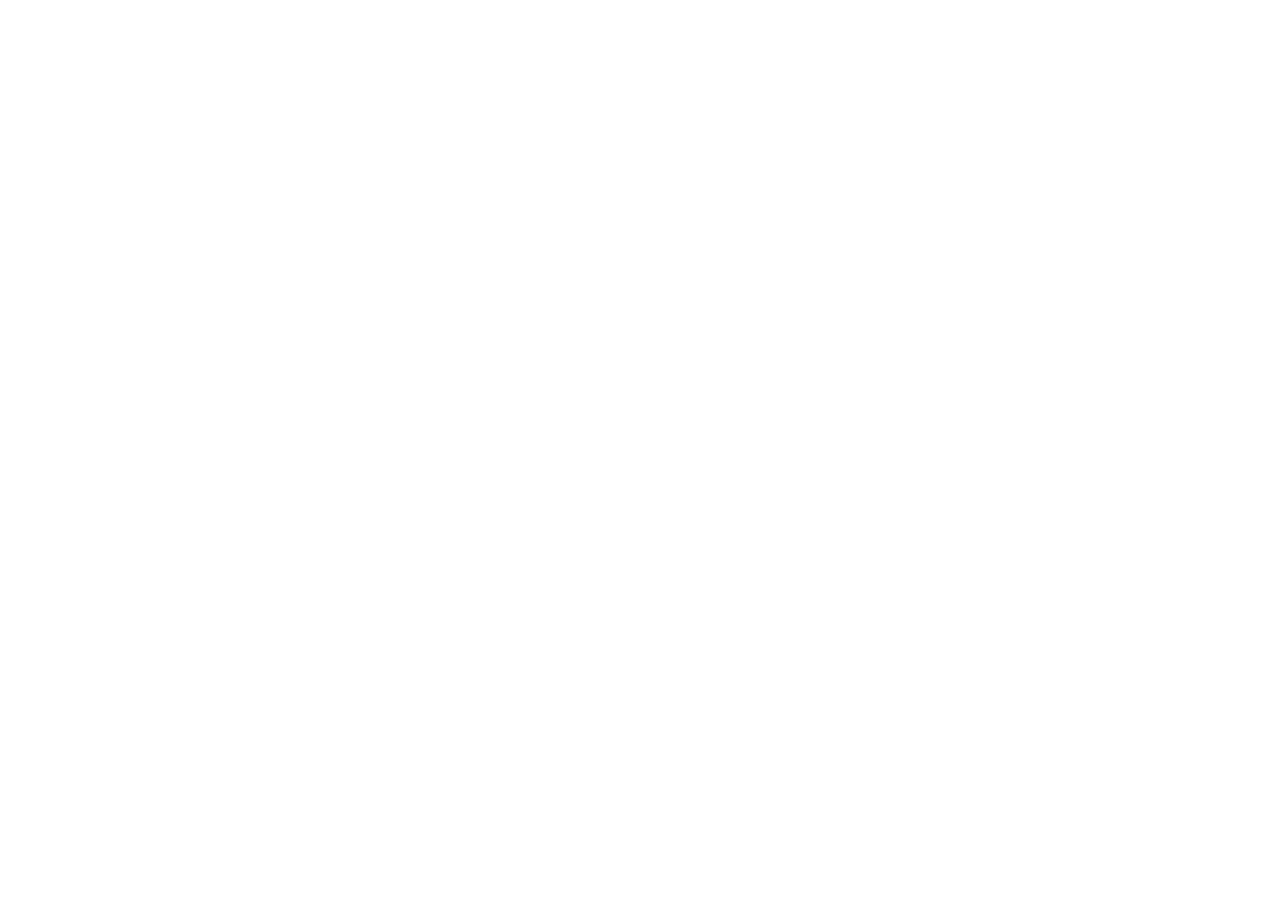
==== commit f80c740c: "Create index.html" ====
--- a/index.html
+++ b/index.html
@@ -1,764 +1,23 @@
 <!DOCTYPE html>
 <html lang="ru">
 <head>
-  <meta charset="UTF-8" />
-  <meta name="viewport" content="width=device-width, initial-scale=1.0" />
-
-  <title>Мой БЖУ дневник</title>
-
-  <link rel="icon" href="favicon.ico" sizes="any" />
-  <link rel="icon" type="image/png" sizes="16x16" href="favicon-16x16.png" />
-  <link rel="icon" type="image/png" sizes="32x32" href="favicon-32x32.png" />
-  <link rel="icon" type="image/png" sizes="512x512" href="favicon-512.png" />
-  <link rel="apple-touch-icon" sizes="180x180" href="apple-touch-icon.png" />
-
-  <link rel="stylesheet" href="style.css" />
+<meta charset="UTF-8">
+<meta name="viewport" content="width=device-width, initial-scale=1.0">
+<title>Дневник питания</title>
+<meta name="description" content="Голосовой дневник питания и счётчик БЖУ.">
+<meta property="og:title" content="Дневник питания">
+<meta http-equiv="refresh" content="0; url=https://claude.ai/artifact/8CoLHi9oqbpBuhCfBmNfua">
+<link rel="icon" href="favicon.ico" sizes="any">
+<link rel="icon" type="image/png" sizes="32x32" href="favicon-32x32.png">
+<link rel="apple-touch-icon" sizes="180x180" href="apple-touch-icon.png">
+<style>body{margin:0;min-height:100vh;display:grid;place-items:center;background:#fff7fc;color:#341936;font-family:Inter,ui-sans-serif,system-ui,-apple-system,sans-serif;text-align:center;padding:24px}h1{margin:0 0 12px;font-size:32px;background:linear-gradient(90deg,#ff70b7,#8f5cff);-webkit-background-clip:text;background-clip:text;color:transparent}a{display:inline-block;margin-top:8px;padding:12px 20px;border-radius:14px;background:linear-gradient(90deg,#ff70b7,#8f5cff);color:#fff;font-weight:800;text-decoration:none}p{color:#7d5c83}</style>
 </head>
 <body>
-
-  <div class="app-shell">
-
-    <img class="salad-background" src="salad.png" alt="" />
-
-    <header class="hero">
-      <div>
-        <p class="eyebrow">Личный дневник питания</p>
-
-        <h1>
-          <span class="title-gradient">Мой БЖУ дневник</span>
-
-          <img
-            class="title-heart-img"
-            src="white-heart.png"
-            alt=""
-            aria-hidden="true"
-          />
-        </h1>
-
-        <p class="subtitle">
-          Записывай еду голосом или вручную и следи, сколько белков,
-          жиров и углеводов осталось на сегодня.
-        </p>
-      </div>
-
-      <button
-        id="settingsBtn"
-        class="ghost-btn"
-        type="button"
-      >
-        ⚙️ Продукты
-      </button>
-    </header>
-
-
-    <main>
-
-      <!-- =========================================
-           ДЕНЬ И ЦЕЛИ
-      ========================================== -->
-
-      <section class="card day-card">
-
-        <div class="day-nav">
-
-          <button
-            id="prevDay"
-            class="icon-btn"
-            type="button"
-            aria-label="Предыдущий день"
-          >
-            ←
-          </button>
-
-
-          <div class="date-wrap">
-
-            <label for="dayPicker">
-              День
-            </label>
-
-            <input
-              id="dayPicker"
-              type="date"
-            />
-
-          </div>
-
-
-          <button
-            id="nextDay"
-            class="icon-btn"
-            type="button"
-            aria-label="Следующий день"
-          >
-            →
-          </button>
-
-        </div>
-
-
-        <div class="targets-grid">
-
-          <label>
-            Белки, г
-
-            <input
-              id="targetProtein"
-              type="number"
-              min="0"
-              step="0.1"
-              placeholder="например 120"
-            />
-          </label>
-
-
-          <label>
-            Жиры, г
-
-            <input
-              id="targetFat"
-              type="number"
-              min="0"
-              step="0.1"
-              placeholder="например 60"
-            />
-          </label>
-
-
-          <label>
-            Углеводы, г
-
-            <input
-              id="targetCarbs"
-              type="number"
-              min="0"
-              step="0.1"
-              placeholder="например 180"
-            />
-          </label>
-
-        </div>
-
-
-        <p class="hint">
-          Цели сохраняются отдельно для каждого дня.
-        </p>
-
-      </section>
-
-
-
-      <!-- =========================================
-           СТАТИСТИКА
-      ========================================== -->
-
-      <section class="stats-grid">
-
-        <!-- БЕЛКИ -->
-
-        <article
-          class="stat-card protein"
-          id="proteinCard"
-        >
-
-          <span>
-            Белки
-          </span>
-
-          <strong id="proteinEaten">
-            0 г
-          </strong>
-
-          <small>
-
-            <em id="proteinStatusText">
-              осталось
-            </em>
-
-            <b id="proteinLeft">
-              0 г
-            </b>
-
-          </small>
-
-
-          <div class="progress">
-            <i id="proteinProgress"></i>
-          </div>
-
-
-          <div
-            class="mascot-bubble"
-            id="proteinBubble"
-            hidden
-          ></div>
-
-
-          <!--
-            По умолчанию сразу грузится
-            ГРУСТНАЯ курочка.
-          -->
-
-          <img
-            class="macro-mascot chicken-mascot"
-            id="proteinMascot"
-            src="chicken-sad.png"
-            alt=""
-            aria-hidden="true"
-          />
-
-        </article>
-
-
-
-        <!-- ЖИРЫ -->
-
-        <article
-          class="stat-card fat"
-          id="fatCard"
-        >
-
-          <span>
-            Жиры
-          </span>
-
-          <strong id="fatEaten">
-            0 г
-          </strong>
-
-          <small>
-
-            <em id="fatStatusText">
-              осталось
-            </em>
-
-            <b id="fatLeft">
-              0 г
-            </b>
-
-          </small>
-
-
-          <div class="progress">
-            <i id="fatProgress"></i>
-          </div>
-
-
-          <div
-            class="mascot-bubble"
-            id="fatBubble"
-            hidden
-          ></div>
-
-
-          <!--
-            По умолчанию сразу грузится
-            ГРУСТНЫЙ авокадо.
-          -->
-
-          <img
-            class="macro-mascot avocado-mascot"
-            id="fatMascot"
-            src="avocado-sad.png"
-            alt=""
-            aria-hidden="true"
-          />
-
-        </article>
-
-
-
-        <!-- УГЛЕВОДЫ -->
-
-        <article
-          class="stat-card carbs"
-          id="carbsCard"
-        >
-
-          <span>
-            Углеводы
-          </span>
-
-          <strong id="carbsEaten">
-            0 г
-          </strong>
-
-          <small>
-
-            <em id="carbsStatusText">
-              осталось
-            </em>
-
-            <b id="carbsLeft">
-              0 г
-            </b>
-
-          </small>
-
-
-          <div class="progress">
-            <i id="carbsProgress"></i>
-          </div>
-
-
-          <div
-            class="mascot-bubble"
-            id="carbsBubble"
-            hidden
-          ></div>
-
-
-          <!--
-            По умолчанию сразу грузятся
-            ГРУСТНЫЕ макароны.
-          -->
-
-          <img
-            class="macro-mascot pasta-mascot"
-            id="carbsMascot"
-            src="pasta-sad.png"
-            alt=""
-            aria-hidden="true"
-          />
-
-        </article>
-
-
-
-        <!-- КАЛОРИИ -->
-
-        <article
-          class="stat-card kcal"
-          id="kcalCard"
-        >
-
-          <span>
-            Калории
-          </span>
-
-          <strong id="kcalEaten">
-            0 ккал
-          </strong>
-
-          <small>
-            сумма за день
-          </small>
-
-        </article>
-
-      </section>
-
-
-
-      <!-- =========================================
-           ДОБАВИТЬ ЕДУ
-      ========================================== -->
-
-      <section class="card input-card">
-
-        <div class="section-heading">
-
-          <div>
-
-            <p class="eyebrow">
-              Добавить еду
-            </p>
-
-            <h2>
-              Что ты съела?
-            </h2>
-
-          </div>
-
-
-          <button
-            id="voiceBtn"
-            class="voice-btn"
-            type="button"
-          >
-            🎙️ Сказать голосом
-          </button>
-
-        </div>
-
-
-        <div
-          id="voiceStatus"
-          class="voice-status"
-          hidden
-        ></div>
-
-
-        <textarea
-          id="quickInput"
-          rows="3"
-          placeholder="Например: 100 грамм риса и 120 грамм тунца"
-        ></textarea>
-
-
-        <div class="actions-row">
-
-          <button
-            id="parseBtn"
-            class="primary-btn"
-            type="button"
-          >
-            Добавить из текста
-          </button>
-
-
-          <button
-            id="manualBtn"
-            class="secondary-btn"
-            type="button"
-          >
-            Добавить вручную
-          </button>
-
-        </div>
-
-
-        <p class="hint">
-          Голосовой ввод работает в браузерах с поддержкой Web Speech API.
-          Если он недоступен, можно использовать обычный текст.
-        </p>
-
-      </section>
-
-
-
-      <!-- =========================================
-           ЗАПИСИ
-      ========================================== -->
-
-      <section class="card diary-card">
-
-        <div class="section-heading">
-
-          <div>
-
-            <p class="eyebrow">
-              Записи
-            </p>
-
-            <h2 id="diaryTitle">
-              Еда за день
-            </h2>
-
-          </div>
-
-
-          <button
-            id="clearDayBtn"
-            class="danger-link"
-            type="button"
-          >
-            Очистить день
-          </button>
-
-        </div>
-
-
-        <div
-          id="entriesList"
-          class="entries-list"
-        ></div>
-
-      </section>
-
-
-
-      <!-- =========================================
-           ИСТОРИЯ
-      ========================================== -->
-
-      <section class="card history-card">
-
-        <div class="section-heading">
-
-          <div>
-
-            <p class="eyebrow">
-              История
-            </p>
-
-            <h2>
-              Все записанные дни
-            </h2>
-
-          </div>
-
-        </div>
-
-
-        <div
-          id="historyList"
-          class="history-list"
-        ></div>
-
-      </section>
-
-    </main>
-
-  </div>
-
-
-
-  <!-- =============================================
-       ДОБАВИТЬ ВРУЧНУЮ
-  ============================================== -->
-
-  <dialog
-    id="manualDialog"
-    class="modal"
-  >
-
-    <form
-      method="dialog"
-      id="manualForm"
-    >
-
-      <div class="modal-head">
-
-        <h3>
-          Добавить вручную
-        </h3>
-
-        <button
-          class="close-btn"
-          value="cancel"
-          type="submit"
-        >
-          ×
-        </button>
-
-      </div>
-
-
-      <label>
-        Продукт
-
-        <select id="manualProduct"></select>
-      </label>
-
-
-      <label>
-        Количество, г
-
-        <input
-          id="manualAmount"
-          type="number"
-          min="0.1"
-          step="0.1"
-          required
-        />
-      </label>
-
-
-      <button
-        id="manualSubmit"
-        class="primary-btn full"
-        value="default"
-        type="button"
-      >
-        Добавить
-      </button>
-
-    </form>
-
-  </dialog>
-
-
-
-  <!-- =============================================
-       НАСТРОЙКИ ПРОДУКТОВ
-  ============================================== -->
-
-  <dialog
-    id="settingsDialog"
-    class="modal wide"
-  >
-
-    <form method="dialog">
-
-      <div class="modal-head">
-
-        <div>
-
-          <h3>
-            Мои продукты
-          </h3>
-
-          <p>
-            Можно менять БЖУ и выбирать,
-            учитывать ли белок продукта в дневной сумме.
-          </p>
-
-        </div>
-
-
-        <button
-          class="close-btn"
-          value="cancel"
-          type="submit"
-        >
-          ×
-        </button>
-
-      </div>
-
-
-      <div
-        id="productEditor"
-        class="product-editor"
-      ></div>
-
-
-      <button
-        id="addProductBtn"
-        class="secondary-btn full"
-        type="button"
-      >
-        + Добавить продукт
-      </button>
-
-
-      <div class="modal-footer">
-
-        <button
-          id="saveProductsBtn"
-          class="primary-btn"
-          type="button"
-        >
-          Сохранить продукты
-        </button>
-
-      </div>
-
-    </form>
-
-  </dialog>
-
-
-
-  <!-- =============================================
-       РЕДАКТИРОВАНИЕ ЗАПИСИ
-  ============================================== -->
-
-  <dialog
-    id="entryEditDialog"
-    class="entry-edit-dialog"
-  >
-
-    <form
-      method="dialog"
-      id="entryEditForm"
-      class="entry-edit-cloud"
-    >
-
-      <div class="entry-edit-head">
-
-        <div>
-
-          <p class="eyebrow">
-            Редактировать запись
-          </p>
-
-          <h3 id="editEntryName">
-            Продукт
-          </h3>
-
-          <p
-            id="editEntryAmountLabel"
-            class="edit-entry-subtitle"
-          ></p>
-
-        </div>
-
-
-        <button
-          class="close-btn"
-          value="cancel"
-          type="submit"
-        >
-          ×
-        </button>
-
-      </div>
-
-
-      <div class="entry-edit-grid">
-
-        <label>
-          Белки, г
-
-          <input
-            id="editEntryProtein"
-            type="number"
-            min="0"
-            step="0.1"
-          />
-        </label>
-
-
-        <label>
-          Жиры, г
-
-          <input
-            id="editEntryFat"
-            type="number"
-            min="0"
-            step="0.1"
-          />
-        </label>
-
-
-        <label>
-          Углеводы, г
-
-          <input
-            id="editEntryCarbs"
-            type="number"
-            min="0"
-            step="0.1"
-          />
-        </label>
-
-      </div>
-
-
-      <label class="protein-checkbox edit-protein-checkbox">
-
-        <input
-          id="editEntryCountProtein"
-          type="checkbox"
-        />
-
-        <span>
-          Учитывать белок этой записи в дневной сумме
-        </span>
-
-      </label>
-
-
-      <div class="entry-edit-footer">
-
-        <button
-          id="saveEntryEditBtn"
-          class="primary-btn"
-          type="button"
-        >
-          Сохранить изменения
-        </button>
-
-      </div>
-
-    </form>
-
-  </dialog>
-
-
-  <script src="app.js"></script>
-
+<main>
+<h1>Дневник питания</h1>
+<p>Открываю приложение…</p>
+<a href="https://claude.ai/artifact/8CoLHi9oqbpBuhCfBmNfua">Открыть дневник</a>
+</main>
+<script>location.replace("https://claude.ai/artifact/8CoLHi9oqbpBuhCfBmNfua");</script>
 </body>
 </html>
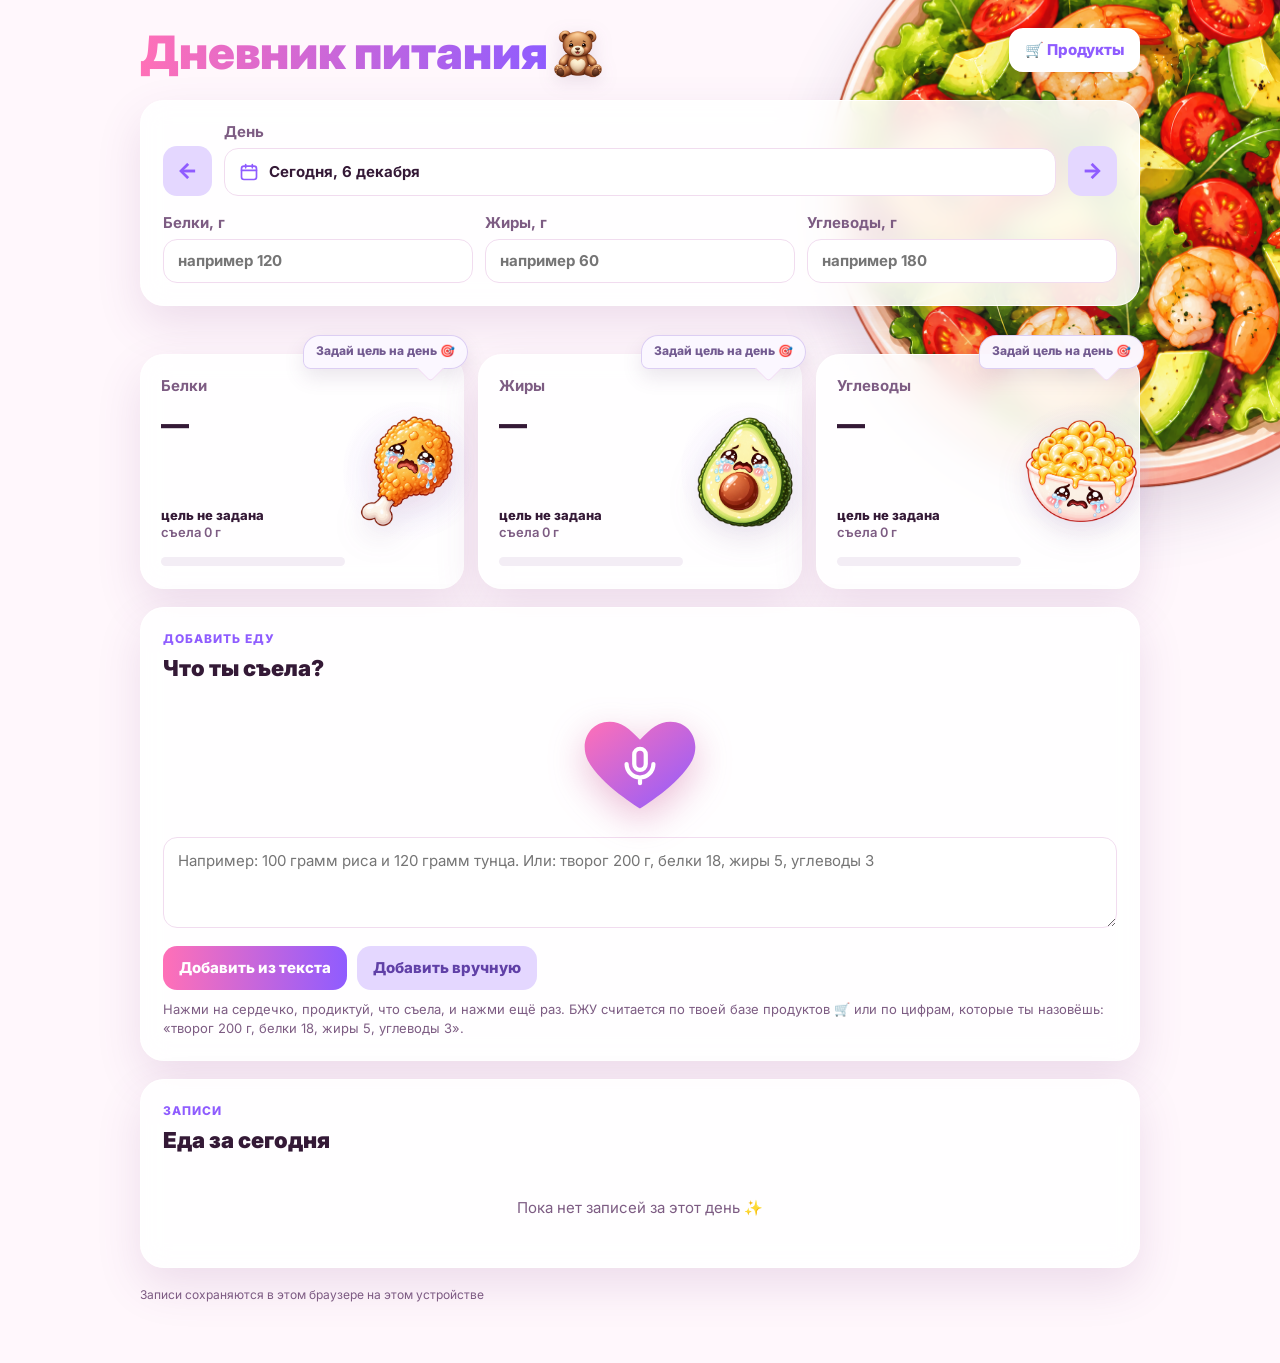
==== commit 2c5c6376: "Дневник питания: новая версия приложения" ====
--- a/index.html
+++ b/index.html
@@ -2,22 +2,644 @@
 <html lang="ru">
 <head>
 <meta charset="UTF-8">
-<meta name="viewport" content="width=device-width, initial-scale=1.0">
+<meta name="viewport" content="width=device-width, initial-scale=1.0, viewport-fit=cover">
 <title>Дневник питания</title>
 <meta name="description" content="Голосовой дневник питания и счётчик БЖУ.">
-<meta property="og:title" content="Дневник питания">
-<meta http-equiv="refresh" content="0; url=https://claude.ai/artifact/8CoLHi9oqbpBuhCfBmNfua">
+<meta name="theme-color" content="#fff7fc">
 <link rel="icon" href="favicon.ico" sizes="any">
 <link rel="icon" type="image/png" sizes="32x32" href="favicon-32x32.png">
 <link rel="apple-touch-icon" sizes="180x180" href="apple-touch-icon.png">
-<style>body{margin:0;min-height:100vh;display:grid;place-items:center;background:#fff7fc;color:#341936;font-family:Inter,ui-sans-serif,system-ui,-apple-system,sans-serif;text-align:center;padding:24px}h1{margin:0 0 12px;font-size:32px;background:linear-gradient(90deg,#ff70b7,#8f5cff);-webkit-background-clip:text;background-clip:text;color:transparent}a{display:inline-block;margin-top:8px;padding:12px 20px;border-radius:14px;background:linear-gradient(90deg,#ff70b7,#8f5cff);color:#fff;font-weight:800;text-decoration:none}p{color:#7d5c83}</style>
+<link rel="preconnect" href="https://fonts.googleapis.com">
+<link rel="stylesheet" href="https://fonts.googleapis.com/css2?family=Inter:wght@500;600;700;800;900&display=swap">
+<style>
+:root{
+color-scheme:light;
+--bg:#fff7fc; --surface:rgba(255,255,255,.88); --solid:#ffffff;
+--text:#341936; --muted:#7d5c83;
+--pink:#ff70b7; --pink-soft:#ffd7eb; --purple:#8f5cff; --purple-soft:#e4d7ff; --purple-ink:#6040a7;
+--border:#f1dcef; --track:#f3edf5; --chip:#f6edf8;
+--danger:#c64872; --danger-soft:#ffe8ef;
+--ok-bg1:rgba(235,255,239,.96); --ok-bg2:rgba(247,255,249,.92); --ok-line:rgba(139,211,154,.58); --ok-ink:#4e8a5c;
+--over-bg1:rgba(255,235,239,.97); --over-bg2:rgba(255,247,248,.93); --over-line:rgba(235,151,163,.6); --over-ink:#b25570;
+--shadow:0 18px 45px rgba(127,67,135,.14);
+--font:"Inter",ui-sans-serif,system-ui,-apple-system,"Segoe UI",sans-serif;
+}
+*{box-sizing:border-box}
+[hidden]{display:none!important}
+html{background:var(--bg)}
+body{margin:0;background:var(--bg);color:var(--text);font-family:var(--font);font-size:15px;line-height:1.45;overflow-x:hidden}
+button,input,select,textarea{font:inherit}
+button{cursor:pointer}
+button:focus-visible,input:focus-visible,select:focus-visible,textarea:focus-visible{outline:3px solid var(--purple);outline-offset:2px}
+.app-shell{position:relative;overflow:hidden;padding-block:28px 60px;padding-left:max(16px,env(safe-area-inset-left,0px));padding-right:max(16px,env(safe-area-inset-right,0px))}
+.inner{position:relative;z-index:2;max-width:1000px;margin:0 auto}
+.salad{position:absolute;z-index:0;right:-160px;top:-120px;width:620px;max-width:none;opacity:.97;filter:drop-shadow(0 25px 35px rgba(80,50,90,.16));user-select:none;-webkit-user-drag:none}
+.salad:hover{animation:salad-rock 1.8s ease-in-out infinite}
+@keyframes salad-rock{0%,50%,100%{transform:rotate(0)}25%{transform:rotate(5deg)}75%{transform:rotate(-5deg)}}
+.hero{display:flex;align-items:flex-start;justify-content:space-between;gap:24px;margin-bottom:22px}
+.eyebrow{margin:0 0 6px;font-weight:800;text-transform:uppercase;letter-spacing:.08em;font-size:12px;color:var(--purple)}
+h1{margin:0;font-size:clamp(28px,4vw,46px);line-height:1.08;font-weight:900;text-wrap:balance;max-width:calc(100vw - 520px)}
+.title-gradient{background:linear-gradient(90deg,var(--pink),var(--purple));color:transparent;-webkit-background-clip:text;background-clip:text}
+.title-heart{display:inline-block;width:1.05em;height:1.05em;margin-left:6px;vertical-align:-.2em;object-fit:contain;filter:drop-shadow(0 5px 9px rgba(95,54,102,.13))}
+h2,h3{margin:0}
+h2{font-size:22px;font-weight:900}
+.card,.stat-card{background:var(--surface);-webkit-backdrop-filter:blur(14px);backdrop-filter:blur(14px);border:1px solid rgba(255,255,255,.9);box-shadow:var(--shadow);border-radius:24px}
+.card{padding:22px;margin-bottom:18px}
+.day-nav{display:grid;grid-template-columns:auto minmax(0,1fr) auto;gap:12px;align-items:end}
+.date-wrap{display:grid;gap:7px;min-width:0}
+.date-btn{display:flex;align-items:center;gap:10px;text-align:left;font-weight:700;min-width:0}
+.date-btn:hover{border-color:#d9baf3}
+.date-btn #dateLabel{flex:1;min-width:0;white-space:nowrap;overflow:hidden;text-overflow:ellipsis}
+.cal-icon{width:20px;height:20px;color:var(--purple);flex:0 0 auto}
+.date-mark{display:inline-flex;flex:0 0 auto}
+.date-mark svg{width:20px;height:20px}
+.cal-modal{width:min(420px,calc(100% - 24px))}
+.cal-modal form{gap:12px}
+.cal-head{display:grid;grid-template-columns:auto 1fr auto auto;gap:8px;align-items:center}
+.cal-head .icon-btn{font-size:18px;min-width:40px;padding:6px 10px}
+.cal-title{text-align:center;font-weight:900;font-size:17px}
+.cal-grid{display:grid;grid-template-columns:repeat(7,minmax(0,1fr));gap:5px}
+.cal-wd{font-size:11px;font-weight:800;color:var(--muted);text-align:center;text-transform:uppercase;letter-spacing:.06em;padding-bottom:2px}
+.cal-day{position:relative;height:42px;border:0;border-radius:14px;background:var(--solid);color:var(--text);font-weight:800;font-size:15px;display:grid;place-items:center;font-variant-numeric:tabular-nums;transition:transform .12s}
+.cal-day:hover{transform:translateY(-1px)}
+.cal-day .num{position:relative;z-index:1}
+.cal-day.today{box-shadow:inset 0 0 0 2px var(--purple-soft)}
+.cal-day.future{color:#c4b2c8}
+.cal-day.selected{box-shadow:inset 0 0 0 2px var(--purple),0 6px 16px rgba(143,92,255,.22)}
+.cal-day.good{background:transparent;color:#fff}
+.cal-day.good .heart{position:absolute;inset:0;margin:auto;width:44px;height:44px;max-width:100%;filter:drop-shadow(0 4px 6px rgba(200,70,140,.3))}
+.cal-day.good .num{transform:translateY(-1px);text-shadow:0 1px 2px rgba(120,30,90,.35)}
+.cal-day.bad{background:var(--danger-soft);color:#9a4a66}
+.cal-day.bad .cross{position:absolute;top:3px;right:4px;width:12px;height:12px;stroke:var(--danger);stroke-width:3;stroke-linecap:round}
+.cal-legend{display:flex;flex-wrap:wrap;gap:6px 16px;font-size:12px;color:var(--muted);font-weight:600}
+.cal-legend span{display:inline-flex;align-items:center;gap:6px}
+.cal-legend svg{width:16px;height:16px}
+.lbl,.targets-grid label,.modal label{font-weight:700;color:var(--muted);line-height:1.2}
+.targets-grid label,.modal label{display:grid;gap:7px}
+.field{width:100%;border:1px solid var(--border);background:var(--solid);color:var(--text);border-radius:14px;padding:12px 14px;outline:none}
+.field:focus{border-color:var(--purple);box-shadow:0 0 0 4px rgba(143,92,255,.10)}
+textarea.field{resize:vertical;min-height:88px}
+.targets-grid{display:grid;grid-template-columns:repeat(3,1fr);gap:12px;margin-top:18px}
+.hint{margin:10px 0 0;color:var(--muted);font-size:13px}
+.stats-grid{display:grid;grid-template-columns:repeat(3,minmax(0,1fr));gap:14px;padding-top:30px;margin-bottom:18px}
+.stat-card{min-width:0;overflow-wrap:anywhere;padding:20px;position:relative;min-height:235px;isolation:isolate;transition:background .22s,border-color .22s,box-shadow .22s}
+.stat-card.macro{padding-right:118px}
+.stat-card > span,.stat-card > strong,.stat-card > small,.stat-card > .progress{position:relative;z-index:3}
+.stat-card > span{color:var(--muted);font-weight:700}
+.stat-card > strong{display:block;margin:7px 0 3px;font-size:28px;font-weight:900;font-variant-numeric:tabular-nums}
+.stat-card > small{color:var(--muted);font-size:13px}
+.stat-card > small em{font-style:normal;display:block;font-weight:800;color:var(--text)}
+.stat-card > small b{font-weight:600;font-variant-numeric:tabular-nums}
+.stat-card > strong.over{color:var(--over-ink)}
+.progress{height:9px;background:var(--track);border-radius:999px;margin-top:15px;overflow:hidden}
+.progress i{display:block;height:100%;width:0;border-radius:inherit;transition:width .2s ease;background:linear-gradient(90deg,var(--pink),var(--purple))}
+.stat-card.macro > small{position:absolute;left:20px;right:118px;bottom:48px;margin:0;line-height:1.25}
+.stat-card.macro > .progress{position:absolute;left:20px;right:118px;bottom:22px;margin:0}
+.stat-card.goal-near{background:linear-gradient(145deg,var(--ok-bg1),var(--ok-bg2));border-color:var(--ok-line);box-shadow:0 18px 45px rgba(97,174,112,.16)}
+.stat-card.goal-over{background:linear-gradient(145deg,var(--over-bg1),var(--over-bg2));border-color:var(--over-line);box-shadow:0 18px 45px rgba(205,102,119,.14)}
+.stat-card.macro::before{content:"";position:absolute;right:-10px;top:50%;transform:translateY(-50%);width:130px;height:150px;border-radius:50%;background:radial-gradient(circle,rgba(255,220,242,.45),rgba(232,218,255,.2) 45%,transparent 72%);z-index:0;pointer-events:none}
+.mascot{position:absolute;top:50%;right:2px;z-index:2;width:112px;height:150px;object-fit:contain;transform:translateY(-50%);transform-origin:50% 55%;user-select:none;-webkit-user-drag:none;cursor:pointer;filter:drop-shadow(0 12px 15px rgba(103,63,114,.13));max-width:none}
+.mascot:hover{animation:squish .78s ease-in-out infinite}
+.mascot:active{transform:translateY(-50%) scale(.88,1.08)}
+@keyframes squish{0%,100%{transform:translateY(-50%) scale(1,1) rotate(0)}14%{transform:translateY(-50%) scale(1.08,.91) rotate(-2deg)}29%{transform:translateY(-50%) scale(.93,1.08) rotate(2deg)}44%{transform:translateY(-50%) scale(1.055,.95) rotate(-1.5deg)}58%{transform:translateY(-50%) scale(.97,1.045) rotate(1.5deg)}72%{transform:translateY(-50%) scale(1.035,.97) rotate(-1deg)}86%{transform:translateY(-50%) scale(.99,1.02) rotate(.5deg)}}
+@keyframes squish-flat{0%,100%{transform:scale(1,1) rotate(0)}14%{transform:scale(1.08,.91) rotate(-2deg)}29%{transform:scale(.93,1.08) rotate(2deg)}44%{transform:scale(1.055,.95) rotate(-1.5deg)}58%{transform:scale(.97,1.045) rotate(1.5deg)}72%{transform:scale(1.035,.97) rotate(-1deg)}86%{transform:scale(.99,1.02) rotate(.5deg)}}
+.bubble{position:absolute;right:-5px;top:-20px;width:max-content;max-width:170px;min-height:34px;padding:8px 12px;border-radius:18px 18px 18px 8px;background:rgba(255,255,255,.98);border:1px solid rgba(240,215,242,.96);box-shadow:0 8px 20px rgba(93,58,112,.13);color:#76547d;font-size:12px;font-weight:800;line-height:1.15;text-align:center;z-index:10;pointer-events:none}
+.bubble::after{content:"";position:absolute;right:27px;bottom:-10px;width:18px;height:18px;background:inherit;border-right:1px solid rgba(240,215,242,.96);border-bottom:1px solid rgba(240,215,242,.96);transform:rotate(45deg);border-radius:0 0 4px 0}
+.bubble.sad-over{background:rgba(255,245,247,.99);color:var(--over-ink);border-color:rgba(247,201,214,.95)}
+.bubble.no-goal{background:rgba(251,247,255,.99);color:#735b91;border-color:rgba(219,204,243,.96)}
+.section-heading{display:flex;justify-content:space-between;gap:12px;align-items:center;margin-bottom:14px;flex-wrap:wrap}
+.actions-row{display:flex;gap:10px;margin-top:12px;flex-wrap:wrap}
+.btn{border:0;border-radius:14px;padding:11px 16px;font-weight:800}
+.primary-btn{background:linear-gradient(90deg,var(--pink),var(--purple));color:#fff}
+.primary-btn:disabled{opacity:.55;cursor:default}
+.secondary-btn{background:var(--purple-soft);color:var(--purple-ink)}
+.ghost-btn{background:var(--solid);color:var(--purple);box-shadow:var(--shadow)}
+.voice-row{display:flex;justify-content:center;margin:0 0 14px}
+.heart-mic{position:relative;width:124px;height:124px;border:0;background:none;padding:0;display:grid;place-items:center;border-radius:40%;filter:drop-shadow(0 12px 18px rgba(200,70,140,.35));transition:transform .15s}
+.heart-mic:hover{transform:scale(1.05)}
+.heart-mic:active{transform:scale(.94)}
+.heart-mic .heart-bg{position:absolute;inset:0;width:100%;height:100%}
+.heart-mic .mic-ic{position:relative;width:46px;height:46px;color:#fff;margin-top:10px}
+.heart-mic.listening{animation:heartbeat 1s ease-in-out infinite}
+@keyframes heartbeat{0%,100%{transform:scale(1)}15%{transform:scale(1.12)}30%{transform:scale(1)}45%{transform:scale(1.08)}60%{transform:scale(1)}}
+@media (prefers-reduced-motion:reduce){.heart-mic.listening{animation:none;transform:scale(1.08)}}
+.icon-btn{background:var(--purple-soft);color:var(--purple);font-size:22px;min-width:46px;border:0;border-radius:14px;padding:9px 14px;font-weight:800}
+.full{width:100%}
+.danger-link{background:transparent;border:0;color:var(--danger);font-weight:800;padding:6px 0}
+.status{padding:10px 12px;background:#fff0f7;color:#a93973;border-radius:12px;margin-bottom:10px;font-weight:600}
+.status.err{background:var(--danger-soft);color:var(--danger)}
+.entries-list{display:grid;gap:10px}
+.entry{display:grid;grid-template-columns:1fr auto;gap:14px;align-items:center;background:var(--solid);border:1px solid var(--border);border-radius:16px;padding:14px}
+.entry > div{min-width:0}
+.entry-title{font-weight:800;overflow-wrap:anywhere}
+.entry-meta,.entry-macros{color:var(--muted);font-size:13px;margin-top:3px;font-variant-numeric:tabular-nums}
+.entry-note{color:#b0597d;font-size:12px;margin-top:4px;font-weight:700}
+.entry-actions{display:flex;gap:8px;flex-wrap:wrap;justify-content:flex-end}
+.mini-btn{border:0;border-radius:10px;padding:8px 10px;background:var(--chip);color:var(--text);font-weight:600;transition:transform .15s,box-shadow .15s,background .15s}
+.mini-btn:hover{transform:translateY(-1px);box-shadow:0 6px 18px rgba(107,65,120,.12)}
+.edit-entry{background:linear-gradient(135deg,rgba(255,215,235,.9),rgba(228,215,255,.95));color:#6d3c92}
+.delete-entry{background:var(--danger-soft);color:#b83964}
+.empty{text-align:center;color:var(--muted);padding:26px 8px}
+.modal{border:0;border-radius:24px;padding:0;width:min(520px,calc(100% - 24px));color:var(--text);background:var(--solid);box-shadow:0 30px 80px rgba(57,20,60,.28)}
+.modal.wide{width:min(1000px,calc(100% - 24px))}
+.modal::backdrop{background:rgba(48,22,51,.35);-webkit-backdrop-filter:blur(4px);backdrop-filter:blur(4px)}
+.modal form{padding:22px;display:grid;gap:14px}
+.modal.cloud form{background:linear-gradient(145deg,#fff,#fff1f9 55%,#efe8ff)}
+.modal-head{display:flex;align-items:flex-start;justify-content:space-between;gap:20px}
+.modal-head p{margin:5px 0 0;color:var(--muted)}
+.close-btn{border:0;background:#f7edf7;color:var(--text);width:38px;height:38px;border-radius:50%;font-size:24px;line-height:1;flex:0 0 auto}
+.product-editor{display:grid;gap:10px;max-height:58vh;overflow:auto;padding-right:3px}
+.product-row{display:grid;grid-template-columns:minmax(150px,1.7fr) repeat(3,minmax(70px,.7fr)) minmax(96px,.9fr) auto;gap:8px;align-items:end;background:#fff9fd;padding:10px;border-radius:16px;border:1px solid var(--border)}
+.product-row label{font-size:11px;gap:4px}
+.product-row .field{padding:9px}
+.toggle{display:flex!important;flex-direction:column;align-items:center;justify-content:flex-end;gap:7px!important;text-align:center}
+.toggle input,.protein-checkbox input{width:22px;height:22px;margin:0;accent-color:var(--purple);cursor:pointer}
+.remove-product{border:0;background:#ffe2eb;color:#ba3d65;border-radius:10px;padding:10px 12px;font-weight:700}
+.modal-footer{display:flex;justify-content:flex-end}
+.edit-grid{display:grid;grid-template-columns:repeat(3,1fr);gap:12px}
+.protein-checkbox{display:flex!important;align-items:center;gap:10px!important;padding:13px 15px;border-radius:16px;background:rgba(255,255,255,.76);border:1px solid var(--border);color:var(--text)!important}
+.foot{display:flex;justify-content:space-between;gap:12px;flex-wrap:wrap;font-size:12px;color:var(--muted);margin-top:4px}
+@media (max-width:980px){.product-row{grid-template-columns:repeat(2,1fr)}}
+@media (max-width:860px){
+.stats-grid{gap:8px;padding-top:62px}
+.stat-card.macro{display:flex;flex-direction:column;align-items:center;text-align:center;padding:10px 8px 14px;min-height:0;border-radius:20px}
+.stat-card.macro > small,.stat-card.macro > .progress{position:relative;left:auto;right:auto;bottom:auto}
+.stat-card.macro > small{margin-top:2px;font-size:11px;line-height:1.25}
+.stat-card.macro > .progress{width:100%;margin-top:10px;height:7px}
+.stat-card.macro > span{font-size:13px}
+.stat-card.macro > strong{font-size:20px;margin:2px 0}
+.stat-card.macro::before{right:auto;left:50%;top:6px;transform:translateX(-50%);width:96px;height:96px}
+.mascot{position:relative;order:-1;top:auto;right:auto;transform:none;width:84px;height:88px;margin:0 auto 4px}
+.mascot:hover{animation:squish-flat .78s ease-in-out infinite}
+.mascot:active{transform:scale(.88,1.08)}
+.bubble{top:auto;bottom:calc(100% - 12px);right:auto;left:50%;transform:translateX(-50%);width:max-content;max-width:min(150px,calc(100% + 12px));font-size:10.5px;padding:6px 8px;min-height:0}
+.bubble::after{right:auto;left:50%;margin-left:-7px;width:14px;height:14px;bottom:-8px}
+h1{max-width:calc(100vw - 380px)}
+.salad{width:520px;right:-170px;top:-80px}
+}
+@media (max-width:620px){
+.app-shell{padding-block:18px 40px}
+.hero{flex-direction:column;gap:14px}
+h1{max-width:calc(100vw - 200px)}
+.salad{width:330px;right:-150px;top:-80px;opacity:.85}
+.day-nav{gap:8px}
+.day-nav .icon-btn{min-width:38px;padding:9px 8px;font-size:18px}
+.date-btn{padding:12px 10px;gap:8px}
+.targets-grid{grid-template-columns:1fr}
+.stat-card.macro{padding:8px 6px 12px}
+.mascot{width:72px;height:76px}
+.stat-card.macro > strong{font-size:18px}
+.section-heading{align-items:flex-start;flex-direction:column}
+.entry{grid-template-columns:1fr}
+.product-row,.edit-grid{grid-template-columns:1fr}
+.toggle{flex-direction:row!important;justify-content:flex-start;padding:8px 0}
+}
+@media (prefers-reduced-motion:reduce){.mascot:hover,.salad:hover{animation:none}}
+</style>
 </head>
 <body>
+<div class="app-shell">
+<img class="salad" src="salad.png" alt="">
+<div class="inner">
+<header class="hero">
+<div>
+<h1><span class="title-gradient">Дневник питания</span><img class="title-heart" src="white-heart.png" alt=""></h1>
+</div>
+<button id="settingsBtn" class="btn ghost-btn" type="button">🛒 Продукты</button>
+</header>
 <main>
-<h1>Дневник питания</h1>
-<p>Открываю приложение…</p>
-<a href="https://claude.ai/artifact/8CoLHi9oqbpBuhCfBmNfua">Открыть дневник</a>
+<section class="card">
+<svg width="0" height="0" style="position:absolute" aria-hidden="true"><defs>
+<linearGradient id="heartGrad" x1="0" y1="0" x2="1" y2="1"><stop offset="0" stop-color="#ff70b7"/><stop offset="1" stop-color="#8f5cff"/></linearGradient>
+<path id="heartShape" d="M12 21.2s-7.6-4.6-10.1-9.3C.2 8.4 2.2 4.4 6.1 4.4c2.3 0 3.8 1.3 5.9 3.5 2.1-2.2 3.6-3.5 5.9-3.5 3.9 0 5.9 4 4.2 7.5-2.5 4.7-10.1 9.3-10.1 9.3z"/>
+</defs></svg>
+<div class="day-nav">
+<button id="prevDay" class="icon-btn" type="button" aria-label="Предыдущий день">←</button>
+<div class="date-wrap">
+<span class="lbl">День</span>
+<button id="dateBtn" class="field date-btn" type="button" aria-haspopup="dialog">
+<svg class="cal-icon" viewBox="0 0 24 24" fill="none" stroke="currentColor" stroke-width="2" stroke-linecap="round" stroke-linejoin="round" aria-hidden="true"><rect x="3" y="5" width="18" height="16" rx="3"/><path d="M3 10h18M8 3v4M16 3v4"/></svg>
+<span id="dateLabel"></span>
+<span id="dateMark" class="date-mark"></span>
+</button>
+</div>
+<button id="nextDay" class="icon-btn" type="button" aria-label="Следующий день">→</button>
+</div>
+<div class="targets-grid">
+<label>Белки, г<input id="targetProtein" class="field" type="number" min="0" step="0.1" inputmode="decimal" placeholder="например 120"></label>
+<label>Жиры, г<input id="targetFat" class="field" type="number" min="0" step="0.1" inputmode="decimal" placeholder="например 60"></label>
+<label>Углеводы, г<input id="targetCarbs" class="field" type="number" min="0" step="0.1" inputmode="decimal" placeholder="например 180"></label>
+</div>
+</section>
+<section class="stats-grid">
+<article class="stat-card macro" id="proteinCard">
+<span>Белки</span><strong id="proteinEaten">0 г</strong>
+<small><em id="proteinStatus">цель не задана</em> <b id="proteinLeft"></b></small>
+<div class="progress"><i id="proteinProgress"></i></div>
+<div class="bubble" id="proteinBubble" hidden></div>
+<img class="mascot" id="proteinMascot" src="chicken-sad.png" alt="">
+</article>
+<article class="stat-card macro" id="fatCard">
+<span>Жиры</span><strong id="fatEaten">0 г</strong>
+<small><em id="fatStatus">цель не задана</em> <b id="fatLeft"></b></small>
+<div class="progress"><i id="fatProgress"></i></div>
+<div class="bubble" id="fatBubble" hidden></div>
+<img class="mascot" id="fatMascot" src="avocado-sad.png" alt="">
+</article>
+<article class="stat-card macro" id="carbsCard">
+<span>Углеводы</span><strong id="carbsEaten">0 г</strong>
+<small><em id="carbsStatus">цель не задана</em> <b id="carbsLeft"></b></small>
+<div class="progress"><i id="carbsProgress"></i></div>
+<div class="bubble" id="carbsBubble" hidden></div>
+<img class="mascot" id="carbsMascot" src="pasta-sad.png" alt="">
+</article>
+</section>
+<section class="card">
+<div class="section-heading">
+<div><p class="eyebrow">Добавить еду</p><h2>Что ты съела?</h2></div>
+</div>
+<div class="voice-row">
+<button id="voiceBtn" class="heart-mic" type="button" aria-label="Сказать голосом" hidden>
+<svg class="heart-bg" viewBox="0 0 24 24" aria-hidden="true"><use href="#heartShape" fill="url(#heartGrad)"/></svg>
+<svg class="mic-ic" viewBox="0 0 24 24" fill="none" stroke="currentColor" stroke-width="2.2" stroke-linecap="round" stroke-linejoin="round" aria-hidden="true"><rect x="9" y="3" width="6" height="11" rx="3"/><path d="M5 11a7 7 0 0 0 14 0M12 18v3"/></svg>
+</button>
+</div>
+<div id="status" class="status" role="status" hidden></div>
+<textarea id="quickInput" class="field" rows="3" placeholder="Например: 100 грамм риса и 120 грамм тунца. Или: творог 200 г, белки 18, жиры 5, углеводы 3"></textarea>
+<div class="actions-row">
+<button id="parseBtn" class="btn primary-btn" type="button">Добавить из текста</button>
+<button id="manualBtn" class="btn secondary-btn" type="button">Добавить вручную</button>
+</div>
+<p class="hint" id="voiceHint">Нажми на сердечко, продиктуй, что съела, и нажми ещё раз. БЖУ считается по твоей базе продуктов 🛒 или по цифрам, которые ты назовёшь: «творог 200 г, белки 18, жиры 5, углеводы 3».</p>
+</section>
+<section class="card">
+<div class="section-heading">
+<div><p class="eyebrow">Записи</p><h2 id="diaryTitle">Еда за день</h2></div>
+<button id="clearDayBtn" class="danger-link" type="button">Очистить день</button>
+</div>
+<div id="entriesList" class="entries-list"></div>
+</section>
+<div class="foot"><span id="storeNote"></span></div>
 </main>
-<script>location.replace("https://claude.ai/artifact/8CoLHi9oqbpBuhCfBmNfua");</script>
+</div>
+</div>
+<dialog id="calDialog" class="modal cal-modal">
+<form method="dialog">
+<div class="cal-head">
+<button id="calPrev" class="icon-btn" type="button" aria-label="Предыдущий месяц">←</button>
+<div id="calTitle" class="cal-title"></div>
+<button id="calNext" class="icon-btn" type="button" aria-label="Следующий месяц">→</button>
+<button class="close-btn" value="cancel" type="submit" aria-label="Закрыть календарь">×</button>
+</div>
+<div id="calGrid" class="cal-grid"></div>
+<div class="cal-legend">
+<span><svg viewBox="0 0 24 24" aria-hidden="true"><use href="#heartShape" fill="url(#heartGrad)"/></svg>норма соблюдена</span>
+<span><svg viewBox="0 0 24 24" aria-hidden="true" fill="none" stroke="#c64872" stroke-width="3" stroke-linecap="round"><path d="M6 6l12 12M18 6L6 18"/></svg>не соблюдена</span>
+</div>
+</form>
+</dialog>
+<dialog id="manualDialog" class="modal">
+<form method="dialog">
+<div class="modal-head"><h3>Добавить вручную</h3><button class="close-btn" value="cancel" type="submit" aria-label="Закрыть">×</button></div>
+<label>Продукт<select id="manualProduct" class="field"></select></label>
+<label>Количество, г<input id="manualAmount" class="field" type="number" min="0.1" step="0.1" inputmode="decimal"></label>
+<p class="hint" id="manualError" hidden></p>
+<button id="manualSubmit" class="btn primary-btn full" type="button">Добавить</button>
+</form>
+</dialog>
+<dialog id="settingsDialog" class="modal wide">
+<form method="dialog">
+<div class="modal-head">
+<div><h3>Мои продукты</h3><p>БЖУ на 100 г. Можно менять значения и выбирать, учитывать ли белок продукта в дневной сумме.</p></div>
+<button class="close-btn" value="cancel" type="submit" aria-label="Закрыть">×</button>
+</div>
+<div id="productEditor" class="product-editor"></div>
+<button id="addProductBtn" class="btn secondary-btn full" type="button">+ Добавить продукт</button>
+<div class="modal-footer"><button id="saveProductsBtn" class="btn primary-btn" type="button">Сохранить продукты</button></div>
+</form>
+</dialog>
+<dialog id="entryEditDialog" class="modal cloud">
+<form method="dialog">
+<div class="modal-head">
+<div><p class="eyebrow">Редактировать запись</p><h3 id="editEntryName">Продукт</h3><p id="editEntryAmount"></p></div>
+<button class="close-btn" value="cancel" type="submit" aria-label="Закрыть">×</button>
+</div>
+<div class="edit-grid">
+<label>Белки, г<input id="editProtein" class="field" type="number" min="0" step="0.1" inputmode="decimal"></label>
+<label>Жиры, г<input id="editFat" class="field" type="number" min="0" step="0.1" inputmode="decimal"></label>
+<label>Углеводы, г<input id="editCarbs" class="field" type="number" min="0" step="0.1" inputmode="decimal"></label>
+</div>
+<label class="protein-checkbox"><input id="editCountProtein" type="checkbox"><span>Учитывать белок этой записи в дневной сумме</span></label>
+<div class="modal-footer"><button id="saveEntryEditBtn" class="btn primary-btn" type="button">Сохранить изменения</button></div>
+</form>
+</dialog>
+<script>
+(() => {
+const $ = id => document.getElementById(id);
+const uid = () => Math.random().toString(36).slice(2, 11);
+const toNumber = v => { if (v === null || v === undefined || v === "") return 0; const n = Number(String(v).replace(",", ".").trim()); return Number.isFinite(n) ? n : 0; };
+const round1 = v => Math.round((toNumber(v) + Number.EPSILON) * 10) / 10;
+const fmt = v => { const n = round1(v); return Number.isInteger(n) ? String(n) : n.toFixed(1).replace(".", ","); };
+const iso = d => d.getFullYear() + "-" + String(d.getMonth() + 1).padStart(2, "0") + "-" + String(d.getDate()).padStart(2, "0");
+const todayIso = () => iso(new Date());
+const shiftDay = (key, n) => { const [y, m, d] = key.split("-").map(Number); const dt = new Date(y, m - 1, d); dt.setDate(dt.getDate() + n); return iso(dt); };
+const dateRu = key => { const [y, m, d] = key.split("-"); return d + "." + m + "." + y; };
+const el = (tag, cls, text) => { const e = document.createElement(tag); if (cls) e.className = cls; if (text !== undefined) e.textContent = text; return e; };
+const svgEl = (tag, attrs) => { const e = document.createElementNS("http://www.w3.org/2000/svg", tag); for (const a in attrs) e.setAttribute(a, attrs[a]); return e; };
+
+const defaultProducts = () => [
+["Рис",7.2,.5,76.9],["Макароны",12,1.3,70.5],["Гречка",13,2.5,61],["Куриная грудка",22,4,0],["Тунец консервированный",23,1,0],
+["Яйца",12.6,11.5,.7],["Ветчина",14,4,4],["Греческий йогурт",8,2,4.2],["Сыр",0,26,0],["Творожный сыр",6.2,21.7,4.2],
+["Фасоль",4.5,2,14],["Хлеб",6,0,46],["Огурцы",0,0,3],["Оливки",2,16,5],["Спаржа",12,15,10],["Медово-горчичный соус",1.7,37.2,22.5]
+].map(([name, protein, fat, carbs]) => ({ id: uid(), name, protein, fat, carbs, countProtein: true }));
+
+// Data lives in this browser (same keys as the first version of the app, so old records stay)
+const LS_P = "eatTrackerProducts_v6", LS_D = "eatTrackerDays_v6";
+let products = defaultProducts();
+let days = {};
+let currentDay = todayIso();
+let editingEntryId = null;
+const normProduct = p => ({ id: p.id || uid(), name: String(p.name || ""), protein: toNumber(p.protein), fat: toNumber(p.fat), carbs: toNumber(p.carbs), countProtein: p.countProtein !== false });
+try { const p = JSON.parse(localStorage.getItem(LS_P) || "null"); if (Array.isArray(p) && p.length) products = p.map(normProduct); } catch (e) {}
+try { const d = JSON.parse(localStorage.getItem(LS_D) || "null"); if (d && typeof d === "object") days = d; } catch (e) {}
+function save() { try { localStorage.setItem(LS_P, JSON.stringify(products)); localStorage.setItem(LS_D, JSON.stringify(days)); } catch (e) { showStatus("Не получилось сохранить: браузер не даёт хранить данные.", true); } }
+
+const hasTargets = d => !!(d && d.targets && (toNumber(d.targets.protein) || toNumber(d.targets.fat) || toNumber(d.targets.carbs)));
+function getDay(key) {
+if (!days[key]) {
+const prev = Object.keys(days).filter(k => k < key && hasTargets(days[k])).sort().pop();
+days[key] = { targets: prev ? { ...days[prev].targets } : { protein: 0, fat: 0, carbs: 0 }, entries: [] };
+}
+const d = days[key];
+if (!d.targets) d.targets = { protein: 0, fat: 0, carbs: 0 };
+if (!Array.isArray(d.entries)) d.entries = [];
+return d;
+}
+function getTotals(day) {
+const t = { protein: 0, fat: 0, carbs: 0 };
+day.entries.forEach(e => { if (e.countProtein !== false) t.protein += toNumber(e.protein); t.fat += toNumber(e.fat); t.carbs += toNumber(e.carbs); });
+return { protein: round1(t.protein), fat: round1(t.fat), carbs: round1(t.carbs) };
+}
+// protein: under 95% sad, from 95% happy; fat / carbs: under 95% sad, 95–100% happy, above 100% sad with a red card
+const LOW = { protein: "Скушай белок 💛", fat: "Скушай жиры 🥑", carbs: "Скушай углеводы 🍝" };
+const OVER = { fat: "Ой... ты скушала слишком много жиров 💔", carbs: "Ой... ты скушала слишком много углеводов 💔" };
+function mood(type, eaten, target) {
+if (target <= 0) return { sad: true, bubble: "Задай цель на день 🎯", bubbleType: "no-goal", card: "" };
+const r = eaten / target;
+if (r < 0.95) return { sad: true, bubble: LOW[type], bubbleType: "sad-low", card: "" };
+if (type !== "protein" && r > 1) return { sad: true, bubble: OVER[type], bubbleType: "sad-over", card: "over" };
+return { sad: false, bubble: "", bubbleType: "", card: "near" };
+}
+const IMG = { protein: ["chicken.png", "chicken-sad.png"], fat: ["avocado.png", "avocado-sad.png"], carbs: ["pasta.png", "pasta-sad.png"] };
+
+function renderAll() {
+const day = getDay(currentDay);
+$("diaryTitle").textContent = "Еда за " + (currentDay === todayIso() ? "сегодня" : dateRu(currentDay));
+for (const k of ["Protein", "Fat", "Carbs"]) { const inp = $("target" + k); if (document.activeElement !== inp) inp.value = toNumber(day.targets[k.toLowerCase()]) || ""; }
+renderStats(); renderEntries(); renderDateButton();
+if ($("calDialog").open) renderCalendar();
+}
+function renderStats() {
+const day = getDay(currentDay), t = getTotals(day);
+for (const type of ["protein", "fat", "carbs"]) {
+const eaten = t[type], target = toNumber(day.targets[type]), m = mood(type, eaten, target);
+const big = $(type + "Eaten"), status = $(type + "Status"), left = $(type + "Left");
+big.classList.toggle("over", m.card === "over");
+if (target <= 0) { big.textContent = "—"; status.textContent = "цель не задана"; left.textContent = "съела " + fmt(eaten) + " г"; }
+else if (eaten < target) { big.textContent = fmt(target - eaten) + " г"; status.textContent = "осталось съесть"; left.textContent = "съела " + fmt(eaten) + " из " + fmt(target) + " г"; }
+else if (eaten === target) { big.textContent = "0 г"; status.textContent = "норма набрана"; left.textContent = "съела " + fmt(eaten) + " из " + fmt(target) + " г"; }
+else { big.textContent = "+" + fmt(eaten - target) + " г"; status.textContent = "сверх нормы"; left.textContent = "съела " + fmt(eaten) + " из " + fmt(target) + " г"; }
+$(type + "Progress").style.width = (target > 0 ? Math.min(100, eaten / target * 100) : 0) + "%";
+const card = $(type + "Card"); card.classList.toggle("goal-near", m.card === "near"); card.classList.toggle("goal-over", m.card === "over");
+const img = $(type + "Mascot"), src = IMG[type][m.sad ? 1 : 0];
+if (img.getAttribute("src") !== src) img.setAttribute("src", src);
+const b = $(type + "Bubble"); b.hidden = !m.bubble; b.textContent = m.bubble; b.className = "bubble " + m.bubbleType;
+}
+}
+function renderEntries() {
+const list = $("entriesList"), entries = getDay(currentDay).entries;
+list.textContent = "";
+$("clearDayBtn").hidden = !entries.length;
+if (!entries.length) { list.append(el("div", "empty", "Пока нет записей за этот день ✨")); return; }
+entries.forEach(e => {
+const art = el("article", "entry"), info = el("div");
+info.append(el("div", "entry-title", e.name));
+if (toNumber(e.amount)) info.append(el("div", "entry-meta", fmt(e.amount) + " г"));
+info.append(el("div", "entry-macros", "Белки " + fmt(e.protein) + " г / Жиры " + fmt(e.fat) + " г / Углеводы " + fmt(e.carbs) + " г"));
+if (e.note) info.append(el("div", "entry-note", e.note));
+if (e.countProtein === false) info.append(el("div", "entry-note", "Белок этой записи не учитывается в дневной сумме"));
+const acts = el("div", "entry-actions");
+const ed = el("button", "mini-btn edit-entry", "Редактировать"); ed.type = "button"; ed.onclick = () => openEdit(e.id);
+const del = el("button", "mini-btn delete-entry", "Удалить"); del.type = "button"; del.onclick = () => deleteEntry(e.id);
+acts.append(ed, del); art.append(info, acts); list.append(art);
+});
+}
+
+function addEntries(items) { const day = getDay(currentDay); items.forEach(it => day.entries.unshift({ id: uid(), ...it })); save(); renderAll(); }
+function entryFromProduct(p, amount) {
+const f = amount / 100;
+return { productId: p.id, name: p.name, amount: round1(amount), protein: round1(p.protein * f), fat: round1(p.fat * f), carbs: round1(p.carbs * f), countProtein: p.countProtein !== false };
+}
+function deleteEntry(id) { const d = getDay(currentDay); d.entries = d.entries.filter(e => e.id !== id); save(); renderAll(); }
+function openEdit(id) {
+const e = getDay(currentDay).entries.find(x => x.id === id); if (!e) return;
+editingEntryId = id;
+$("editEntryName").textContent = e.name;
+$("editEntryAmount").textContent = toNumber(e.amount) ? "Количество: " + fmt(e.amount) + " г" : "";
+$("editProtein").value = toNumber(e.protein); $("editFat").value = toNumber(e.fat); $("editCarbs").value = toNumber(e.carbs);
+$("editCountProtein").checked = e.countProtein !== false;
+$("entryEditDialog").showModal();
+}
+$("saveEntryEditBtn").onclick = () => {
+const e = getDay(currentDay).entries.find(x => x.id === editingEntryId);
+if (e) { e.protein = round1($("editProtein").value); e.fat = round1($("editFat").value); e.carbs = round1($("editCarbs").value); e.countProtein = $("editCountProtein").checked; save(); renderAll(); }
+$("entryEditDialog").close(); editingEntryId = null;
+};
+
+// calendar: heart = every macro with a target in its happy zone; cross = a finished day that missed (today never gets a cross)
+function dayStatus(key) {
+const d = days[key];
+if (!d || !(d.entries || []).length || !hasTargets(d)) return null;
+const t = getTotals(d);
+const set = ["protein", "fat", "carbs"].filter(k => toNumber(d.targets[k]) > 0);
+if (set.every(k => !mood(k, t[k], toNumber(d.targets[k])).sad)) return "good";
+return key < todayIso() ? "bad" : null;
+}
+let calView = currentDay.slice(0, 7);
+function selectDay(key) { currentDay = key; calView = key.slice(0, 7); renderAll(); if ($("calDialog").open) $("calDialog").close(); }
+$("prevDay").onclick = () => { currentDay = shiftDay(currentDay, -1); calView = currentDay.slice(0, 7); renderAll(); };
+$("nextDay").onclick = () => { currentDay = shiftDay(currentDay, 1); calView = currentDay.slice(0, 7); renderAll(); };
+$("dateBtn").onclick = () => { calView = currentDay.slice(0, 7); renderCalendar(); $("calDialog").showModal(); };
+function heartSvg(attrs) { const s = svgEl("svg", Object.assign({ viewBox: "0 0 24 24" }, attrs)); s.append(svgEl("use", { href: "#heartShape", fill: "url(#heartGrad)" })); return s; }
+function renderDateButton() {
+const [y, m, d] = currentDay.split("-").map(Number);
+let label = new Date(y, m - 1, d).toLocaleDateString("ru-RU", { weekday: "short", day: "numeric", month: "long", year: "numeric" }).replace(/\s*г\.?$/, "");
+if (currentDay === todayIso()) label = "Сегодня, " + new Date(y, m - 1, d).toLocaleDateString("ru-RU", { day: "numeric", month: "long" });
+$("dateLabel").textContent = label;
+const mark = $("dateMark"); mark.textContent = "";
+const st = dayStatus(currentDay);
+if (st === "good") mark.append(heartSvg({ role: "img", "aria-label": "норма соблюдена" }));
+if (st === "bad") { const s = svgEl("svg", { viewBox: "0 0 24 24", fill: "none", stroke: "#c64872", "stroke-width": "3", "stroke-linecap": "round", role: "img", "aria-label": "норма не соблюдена" }); s.append(svgEl("path", { d: "M6 6l12 12M18 6L6 18" })); mark.append(s); }
+}
+function renderCalendar() {
+const [y, m] = calView.split("-").map(Number);
+const title = new Date(y, m - 1, 1).toLocaleDateString("ru-RU", { month: "long", year: "numeric" }).replace(/\s*г\.?$/, "");
+$("calTitle").textContent = title.charAt(0).toUpperCase() + title.slice(1);
+const grid = $("calGrid"); grid.textContent = "";
+["Пн", "Вт", "Ср", "Чт", "Пт", "Сб", "Вс"].forEach(w => grid.append(el("div", "cal-wd", w)));
+const offset = (new Date(y, m - 1, 1).getDay() + 6) % 7, count = new Date(y, m, 0).getDate(), today = todayIso();
+for (let i = 0; i < offset; i++) grid.append(el("div"));
+for (let dnum = 1; dnum <= count; dnum++) {
+const key = calView + "-" + String(dnum).padStart(2, "0"), st = dayStatus(key);
+const b = el("button", "cal-day"); b.type = "button";
+if (key === today) b.classList.add("today");
+if (key > today) b.classList.add("future");
+if (key === currentDay) { b.classList.add("selected"); b.setAttribute("aria-current", "date"); }
+let label = dnum + " " + new Date(y, m - 1, dnum).toLocaleDateString("ru-RU", { month: "long" });
+if (st === "good") { b.classList.add("good"); b.append(heartSvg({ class: "heart", "aria-hidden": "true" })); label += ", норма соблюдена"; }
+else if (st === "bad") { b.classList.add("bad"); const s = svgEl("svg", { viewBox: "0 0 12 12", class: "cross", fill: "none", "aria-hidden": "true" }); s.append(svgEl("path", { d: "M2 2l8 8M10 2L2 10" })); b.append(s); label += ", норма не соблюдена"; }
+b.append(el("span", "num", String(dnum)));
+b.setAttribute("aria-label", label);
+b.onclick = () => selectDay(key);
+grid.append(b);
+}
+}
+const shiftMonth = n => { const [y, m] = calView.split("-").map(Number); const d = new Date(y, m - 1 + n, 1); calView = d.getFullYear() + "-" + String(d.getMonth() + 1).padStart(2, "0"); renderCalendar(); };
+$("calPrev").onclick = () => shiftMonth(-1);
+$("calNext").onclick = () => shiftMonth(1);
+
+// targets
+let tTimer;
+for (const k of ["Protein", "Fat", "Carbs"]) $("target" + k).addEventListener("input", () => {
+getDay(currentDay).targets[k.toLowerCase()] = toNumber($("target" + k).value);
+renderStats(); clearTimeout(tTimer); tTimer = setTimeout(() => { save(); renderDateButton(); }, 500);
+});
+
+// clear day: second tap confirms
+let clearArmed = false;
+$("clearDayBtn").onclick = () => {
+const b = $("clearDayBtn");
+if (!clearArmed) { clearArmed = true; b.textContent = "Точно очистить? Нажми ещё раз"; setTimeout(() => { clearArmed = false; b.textContent = "Очистить день"; }, 3500); return; }
+clearArmed = false; b.textContent = "Очистить день";
+getDay(currentDay).entries = []; save(); renderAll();
+};
+
+// manual add
+$("manualBtn").onclick = () => {
+const sel = $("manualProduct"); sel.textContent = "";
+products.slice().sort((a, b) => a.name.localeCompare(b.name, "ru")).forEach(p => { const o = el("option", "", p.name); o.value = p.id; sel.append(o); });
+$("manualAmount").value = ""; $("manualError").hidden = true; $("manualDialog").showModal();
+};
+$("manualSubmit").onclick = () => {
+const p = products.find(x => x.id === $("manualProduct").value), amount = toNumber($("manualAmount").value);
+if (!p || amount <= 0) { const e = $("manualError"); e.textContent = "Выбери продукт и введи количество в граммах."; e.hidden = false; return; }
+addEntries([entryFromProduct(p, amount)]); $("manualDialog").close();
+showStatus("Добавлено: " + p.name + ". " + remainingText());
+};
+
+// products editor
+function renderProductsEditor(list) {
+const box = $("productEditor"); box.textContent = "";
+if (!list.length) { box.append(el("div", "empty", "Пока нет продуктов")); return; }
+list.forEach(p => {
+const row = el("div", "product-row"); row.dataset.id = p.id;
+const mk = (label, cls, val, type) => { const l = el("label", "", label); const i = el("input", "field " + cls); i.type = type; if (type === "number") { i.min = "0"; i.step = "0.1"; i.inputMode = "decimal"; } i.value = val; l.append(i); return l; };
+row.append(mk("Продукт", "p-name", p.name, "text"), mk("Белки", "p-protein", p.protein, "number"), mk("Жиры", "p-fat", p.fat, "number"), mk("Углеводы", "p-carbs", p.carbs, "number"));
+const tg = el("label", "toggle"); tg.append(el("span", "", "Считать белок")); const cb = el("input", "p-count"); cb.type = "checkbox"; cb.checked = p.countProtein !== false; tg.append(cb);
+const rm = el("button", "remove-product", "Удалить"); rm.type = "button"; rm.onclick = () => row.remove();
+row.append(tg, rm); box.append(row);
+});
+}
+function readEditor() {
+return [...$("productEditor").querySelectorAll(".product-row")].map(r => ({
+id: r.dataset.id || uid(), name: r.querySelector(".p-name").value.trim(),
+protein: toNumber(r.querySelector(".p-protein").value), fat: toNumber(r.querySelector(".p-fat").value), carbs: toNumber(r.querySelector(".p-carbs").value),
+countProtein: r.querySelector(".p-count").checked
+}));
+}
+$("settingsBtn").onclick = () => { renderProductsEditor(products); $("settingsDialog").showModal(); };
+$("addProductBtn").onclick = () => {
+renderProductsEditor(readEditor().concat({ id: uid(), name: "", protein: 0, fat: 0, carbs: 0, countProtein: true }));
+const names = $("productEditor").querySelectorAll(".p-name"); names[names.length - 1].focus();
+};
+$("saveProductsBtn").onclick = () => {
+const upd = readEditor().filter(p => p.name);
+products = upd.length ? upd : defaultProducts();
+save(); $("settingsDialog").close(); renderAll();
+};
+
+// understanding a phrase: product base (with Russian word endings) or named numbers
+function showStatus(text, err) { const s = $("status"); s.hidden = !text; s.textContent = text || ""; s.classList.toggle("err", !!err); }
+const stem = w => w.length >= 6 ? w.slice(0, -2) : w.length >= 4 ? w.slice(0, -1) : w;
+const matchesProduct = (text, name) => { const words = name.toLowerCase().replace(/ё/g, "е").split(/[\s-]+/).filter(Boolean); const t = text.replace(/ё/g, "е"); return words.length > 0 && words.every(w => t.includes(stem(w))); };
+function parse(text) {
+const normalized = text.replace(/\n/g, " ").replace(/\s+/g, " ").trim();
+const lowAll = normalized.toLowerCase().replace(/(\d),(\d)/g, "$1.$2");
+const grab = re => { const m = lowAll.match(re); return m ? toNumber(m[1]) : null; };
+const P = grab(/бел\S*\s*([\d.]+)/), F = grab(/жир\S*\s*([\d.]+)/), C = grab(/углев\S*\s*([\d.]+)/);
+if (P !== null || F !== null || C !== null) {
+if (/норм|цел[ьи]|в день|на день/.test(lowAll)) return { goals: { protein: P, fat: F, carbs: C }, items: [] };
+const name = (normalized.split(/бел/i)[0] || "").replace(/[,.:;\s]+$/, "").trim() || "Продукт";
+const g = name.toLowerCase().match(/(\d+(?:[.,]\d+)?)\s*(?:грамм(?:а|ов)?|гр|г)\b/);
+return { items: [{ name, amount: g ? toNumber(g[1]) : 0, protein: P || 0, fat: F || 0, carbs: C || 0, countProtein: true }] };
+}
+const items = [];
+normalized.split(/\s*(?:,| и )\s*/i).map(s => s.trim()).filter(Boolean).forEach(seg => {
+const low = seg.toLowerCase();
+const p = [...products].sort((a, b) => b.name.length - a.name.length).find(x => matchesProduct(low, x.name));
+if (!p) return;
+const m = low.match(/(\d+(?:[.,]\d+)?)\s*(?:грамм(?:а|ов)?|гр|г)\b/i) || low.match(/(\d+(?:[.,]\d+)?)/);
+const amount = m ? toNumber(m[1]) : 100;
+if (amount > 0) items.push(entryFromProduct(p, amount));
+});
+return items.length ? { items } : null;
+}
+function remainingText() {
+const d = getDay(currentDay), t = getTotals(d);
+const names = { protein: "белки", fat: "жиры", carbs: "углеводы" };
+const parts = ["protein", "fat", "carbs"].filter(k => toNumber(d.targets[k]) > 0).map(k => { const rest = toNumber(d.targets[k]) - t[k]; return names[k] + " " + (rest >= 0 ? fmt(rest) + " г" : "+" + fmt(-rest) + " г сверх нормы"); });
+return parts.length ? "Осталось: " + parts.join(", ") : "Задай цели на день, чтобы видеть остаток";
+}
+function submit() {
+const text = $("quickInput").value.trim();
+if (!text) { showStatus("Сначала скажи или напиши, что съела.", true); return; }
+const r = parse(text);
+if (!r) { showStatus("Не нашла продукт в базе. Добавь его в 🛒 Продукты или назови БЖУ: «творог 200 г, белки 18, жиры 5, углеводы 3».", true); return; }
+let goalsSet = false;
+if (r.goals) { const d = getDay(currentDay); for (const k of ["protein", "fat", "carbs"]) if (toNumber(r.goals[k]) > 0) { d.targets[k] = round1(r.goals[k]); goalsSet = true; } }
+if (r.items.length) addEntries(r.items); else if (goalsSet) { save(); renderAll(); }
+if (!r.items.length && !goalsSet) { showStatus("Не услышала ни продукта, ни нормы. Попробуй ещё раз.", true); return; }
+showStatus((r.items.length ? "Добавлено: " + r.items.map(i => i.name).join(", ") : "") + (goalsSet ? (r.items.length ? ". " : "") + "Цели на день обновлены" : "") + ". " + remainingText());
+$("quickInput").value = "";
+}
+$("parseBtn").onclick = submit;
+
+// voice: the browser's own speech recognition
+(function setupVoice() {
+const SR = window.SpeechRecognition || window.webkitSpeechRecognition;
+if (!SR) { $("voiceHint").textContent = "В этом браузере нет голосового ввода. Открой в Chrome или Safari, или нажми микрофон на клавиатуре телефона и надиктуй в поле."; return; }
+const btn = $("voiceBtn"); btn.hidden = false;
+let rec = null, listening = false, finalText = "";
+btn.onclick = () => {
+if (listening && rec) { rec.stop(); return; }
+rec = new SR(); rec.lang = "ru-RU"; rec.interimResults = true; rec.continuous = true;
+finalText = ""; $("quickInput").value = "";
+rec.onstart = () => { listening = true; btn.classList.add("listening"); btn.setAttribute("aria-label", "Остановить запись"); showStatus("Слушаю… Нажми на сердечко, когда закончишь."); };
+rec.onresult = e => { let interim = ""; for (let i = e.resultIndex; i < e.results.length; i++) { const r = e.results[i]; if (r.isFinal) finalText += r[0].transcript + " "; else interim += r[0].transcript; } $("quickInput").value = (finalText + interim).trim(); };
+rec.onerror = e => {
+if (e.error === "not-allowed" || e.error === "service-not-allowed") showStatus("Разреши доступ к микрофону в настройках браузера.", true);
+else if (e.error !== "aborted" && e.error !== "no-speech") showStatus("Не удалось распознать речь. Попробуй ещё раз.", true);
+};
+rec.onend = () => { listening = false; btn.classList.remove("listening"); btn.setAttribute("aria-label", "Сказать голосом"); if ($("quickInput").value.trim()) submit(); else showStatus(""); };
+try { rec.start(); } catch (err) { showStatus("Не удалось включить микрофон. Попробуй ещё раз.", true); }
+};
+})();
+
+$("storeNote").textContent = "Записи сохраняются в этом браузере на этом устройстве";
+let lastToday = todayIso();
+setInterval(() => { const t = todayIso(); if (t !== lastToday) { if (currentDay === lastToday) currentDay = t; lastToday = t; renderAll(); } }, 60000);
+renderAll();
+})();
+</script>
 </body>
 </html>
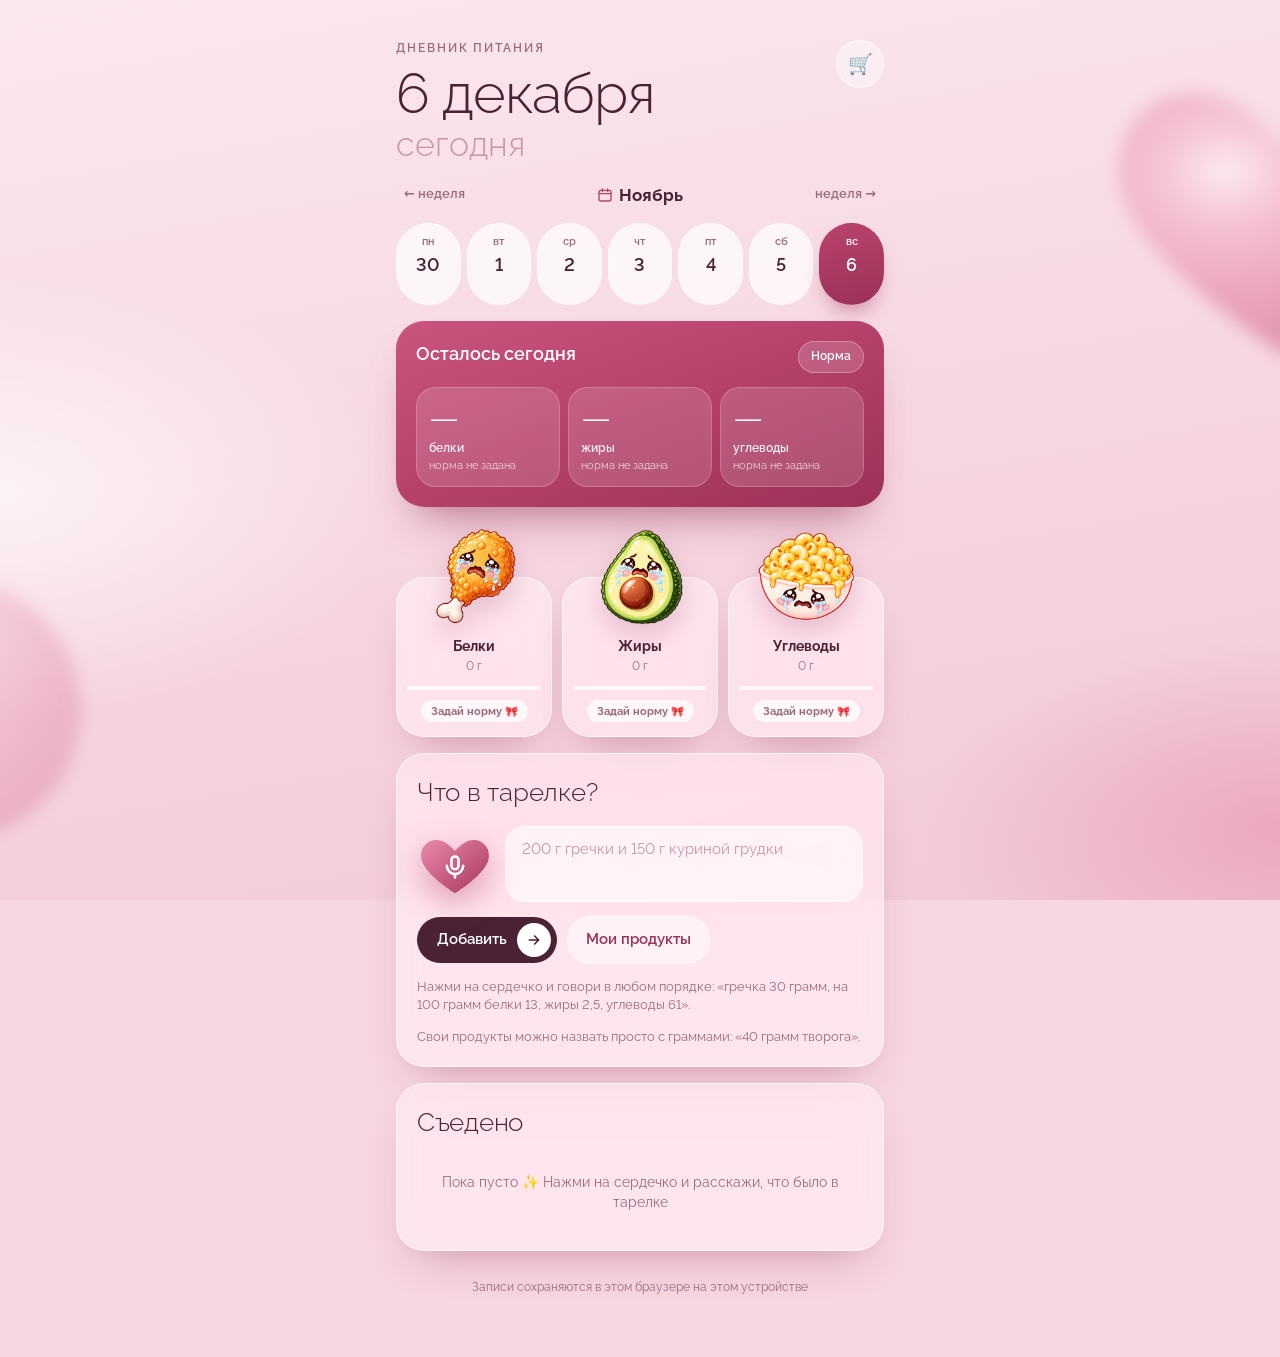
==== commit c3c26828: "Дневник питания: новый дизайн, разбор фраз в любом порядке, мои продукты, яйца по штукам" ====
--- a/index.html
+++ b/index.html
@@ -5,332 +5,319 @@
 <meta name="viewport" content="width=device-width, initial-scale=1.0, viewport-fit=cover">
 <title>Дневник питания</title>
 <meta name="description" content="Голосовой дневник питания и счётчик БЖУ.">
-<meta name="theme-color" content="#fff7fc">
+<meta name="theme-color" content="#f7dbe4">
 <link rel="icon" href="favicon.ico" sizes="any">
 <link rel="icon" type="image/png" sizes="32x32" href="favicon-32x32.png">
 <link rel="apple-touch-icon" sizes="180x180" href="apple-touch-icon.png">
 <link rel="preconnect" href="https://fonts.googleapis.com">
-<link rel="stylesheet" href="https://fonts.googleapis.com/css2?family=Inter:wght@500;600;700;800;900&display=swap">
+<link rel="stylesheet" href="https://fonts.googleapis.com/css2?family=Raleway:wght@300;400;500;600;700&display=swap">
 <style>
 :root{
 color-scheme:light;
---bg:#fff7fc; --surface:rgba(255,255,255,.88); --solid:#ffffff;
---text:#341936; --muted:#7d5c83;
---pink:#ff70b7; --pink-soft:#ffd7eb; --purple:#8f5cff; --purple-soft:#e4d7ff; --purple-ink:#6040a7;
---border:#f1dcef; --track:#f3edf5; --chip:#f6edf8;
---danger:#c64872; --danger-soft:#ffe8ef;
---ok-bg1:rgba(235,255,239,.96); --ok-bg2:rgba(247,255,249,.92); --ok-line:rgba(139,211,154,.58); --ok-ink:#4e8a5c;
---over-bg1:rgba(255,235,239,.97); --over-bg2:rgba(255,247,248,.93); --over-line:rgba(235,151,163,.6); --over-ink:#b25570;
---shadow:0 18px 45px rgba(127,67,135,.14);
---font:"Inter",ui-sans-serif,system-ui,-apple-system,"Segoe UI",sans-serif;
+--bg:#f6d6e0; --bg2:#fbe8ee;
+--glass:rgba(255,255,255,.42); --glass-strong:rgba(255,255,255,.72); --glass-line:rgba(255,255,255,.7);
+--ink:#4a2233; --muted:#9a6b7c; --soft:#c995a8;
+--rose:#e7a2b8; --rose-2:#f2c3d2;
+--berry:#b8436c; --berry-2:#9c3159; --berry-ink:#ffffff;
+--coral:#e0626f;
+--shadow:0 22px 44px -22px rgba(150,50,90,.45);
+--font:"Raleway",ui-sans-serif,system-ui,-apple-system,"Segoe UI",sans-serif;
+--radius:28px;
 }
 *{box-sizing:border-box}
 [hidden]{display:none!important}
 html{background:var(--bg)}
-body{margin:0;background:var(--bg);color:var(--text);font-family:var(--font);font-size:15px;line-height:1.45;overflow-x:hidden}
-button,input,select,textarea{font:inherit}
+body{margin:0;min-height:100vh;color:var(--ink);font-family:var(--font);font-size:15px;line-height:1.45;font-variant-numeric:lining-nums;
+background:
+radial-gradient(45% 35% at 0% 55%,rgba(255,255,255,.65),transparent 70%),
+radial-gradient(40% 30% at 100% 92%,rgba(222,110,150,.38),transparent 70%),
+linear-gradient(170deg,var(--bg2),var(--bg) 55%,#f2c9d6);
+background-attachment:fixed;overflow-x:hidden}
+button,input,select,textarea{font:inherit;color:inherit}
 button{cursor:pointer}
-button:focus-visible,input:focus-visible,select:focus-visible,textarea:focus-visible{outline:3px solid var(--purple);outline-offset:2px}
-.app-shell{position:relative;overflow:hidden;padding-block:28px 60px;padding-left:max(16px,env(safe-area-inset-left,0px));padding-right:max(16px,env(safe-area-inset-right,0px))}
-.inner{position:relative;z-index:2;max-width:1000px;margin:0 auto}
-.salad{position:absolute;z-index:0;right:-160px;top:-120px;width:620px;max-width:none;opacity:.97;filter:drop-shadow(0 25px 35px rgba(80,50,90,.16));user-select:none;-webkit-user-drag:none}
-.salad:hover{animation:salad-rock 1.8s ease-in-out infinite}
-@keyframes salad-rock{0%,50%,100%{transform:rotate(0)}25%{transform:rotate(5deg)}75%{transform:rotate(-5deg)}}
-.hero{display:flex;align-items:flex-start;justify-content:space-between;gap:24px;margin-bottom:22px}
-.eyebrow{margin:0 0 6px;font-weight:800;text-transform:uppercase;letter-spacing:.08em;font-size:12px;color:var(--purple)}
-h1{margin:0;font-size:clamp(28px,4vw,46px);line-height:1.08;font-weight:900;text-wrap:balance;max-width:calc(100vw - 520px)}
-.title-gradient{background:linear-gradient(90deg,var(--pink),var(--purple));color:transparent;-webkit-background-clip:text;background-clip:text}
-.title-heart{display:inline-block;width:1.05em;height:1.05em;margin-left:6px;vertical-align:-.2em;object-fit:contain;filter:drop-shadow(0 5px 9px rgba(95,54,102,.13))}
-h2,h3{margin:0}
-h2{font-size:22px;font-weight:900}
-.card,.stat-card{background:var(--surface);-webkit-backdrop-filter:blur(14px);backdrop-filter:blur(14px);border:1px solid rgba(255,255,255,.9);box-shadow:var(--shadow);border-radius:24px}
-.card{padding:22px;margin-bottom:18px}
-.day-nav{display:grid;grid-template-columns:auto minmax(0,1fr) auto;gap:12px;align-items:end}
-.date-wrap{display:grid;gap:7px;min-width:0}
-.date-btn{display:flex;align-items:center;gap:10px;text-align:left;font-weight:700;min-width:0}
-.date-btn:hover{border-color:#d9baf3}
-.date-btn #dateLabel{flex:1;min-width:0;white-space:nowrap;overflow:hidden;text-overflow:ellipsis}
-.cal-icon{width:20px;height:20px;color:var(--purple);flex:0 0 auto}
-.date-mark{display:inline-flex;flex:0 0 auto}
-.date-mark svg{width:20px;height:20px}
-.cal-modal{width:min(420px,calc(100% - 24px))}
-.cal-modal form{gap:12px}
-.cal-head{display:grid;grid-template-columns:auto 1fr auto auto;gap:8px;align-items:center}
-.cal-head .icon-btn{font-size:18px;min-width:40px;padding:6px 10px}
-.cal-title{text-align:center;font-weight:900;font-size:17px}
-.cal-grid{display:grid;grid-template-columns:repeat(7,minmax(0,1fr));gap:5px}
-.cal-wd{font-size:11px;font-weight:800;color:var(--muted);text-align:center;text-transform:uppercase;letter-spacing:.06em;padding-bottom:2px}
-.cal-day{position:relative;height:42px;border:0;border-radius:14px;background:var(--solid);color:var(--text);font-weight:800;font-size:15px;display:grid;place-items:center;font-variant-numeric:tabular-nums;transition:transform .12s}
-.cal-day:hover{transform:translateY(-1px)}
-.cal-day .num{position:relative;z-index:1}
-.cal-day.today{box-shadow:inset 0 0 0 2px var(--purple-soft)}
-.cal-day.future{color:#c4b2c8}
-.cal-day.selected{box-shadow:inset 0 0 0 2px var(--purple),0 6px 16px rgba(143,92,255,.22)}
-.cal-day.good{background:transparent;color:#fff}
-.cal-day.good .heart{position:absolute;inset:0;margin:auto;width:44px;height:44px;max-width:100%;filter:drop-shadow(0 4px 6px rgba(200,70,140,.3))}
-.cal-day.good .num{transform:translateY(-1px);text-shadow:0 1px 2px rgba(120,30,90,.35)}
-.cal-day.bad{background:var(--danger-soft);color:#9a4a66}
-.cal-day.bad .cross{position:absolute;top:3px;right:4px;width:12px;height:12px;stroke:var(--danger);stroke-width:3;stroke-linecap:round}
-.cal-legend{display:flex;flex-wrap:wrap;gap:6px 16px;font-size:12px;color:var(--muted);font-weight:600}
-.cal-legend span{display:inline-flex;align-items:center;gap:6px}
-.cal-legend svg{width:16px;height:16px}
-.lbl,.targets-grid label,.modal label{font-weight:700;color:var(--muted);line-height:1.2}
-.targets-grid label,.modal label{display:grid;gap:7px}
-.field{width:100%;border:1px solid var(--border);background:var(--solid);color:var(--text);border-radius:14px;padding:12px 14px;outline:none}
-.field:focus{border-color:var(--purple);box-shadow:0 0 0 4px rgba(143,92,255,.10)}
-textarea.field{resize:vertical;min-height:88px}
-.targets-grid{display:grid;grid-template-columns:repeat(3,1fr);gap:12px;margin-top:18px}
-.hint{margin:10px 0 0;color:var(--muted);font-size:13px}
-.stats-grid{display:grid;grid-template-columns:repeat(3,minmax(0,1fr));gap:14px;padding-top:30px;margin-bottom:18px}
-.stat-card{min-width:0;overflow-wrap:anywhere;padding:20px;position:relative;min-height:235px;isolation:isolate;transition:background .22s,border-color .22s,box-shadow .22s}
-.stat-card.macro{padding-right:118px}
-.stat-card > span,.stat-card > strong,.stat-card > small,.stat-card > .progress{position:relative;z-index:3}
-.stat-card > span{color:var(--muted);font-weight:700}
-.stat-card > strong{display:block;margin:7px 0 3px;font-size:28px;font-weight:900;font-variant-numeric:tabular-nums}
-.stat-card > small{color:var(--muted);font-size:13px}
-.stat-card > small em{font-style:normal;display:block;font-weight:800;color:var(--text)}
-.stat-card > small b{font-weight:600;font-variant-numeric:tabular-nums}
-.stat-card > strong.over{color:var(--over-ink)}
-.progress{height:9px;background:var(--track);border-radius:999px;margin-top:15px;overflow:hidden}
-.progress i{display:block;height:100%;width:0;border-radius:inherit;transition:width .2s ease;background:linear-gradient(90deg,var(--pink),var(--purple))}
-.stat-card.macro > small{position:absolute;left:20px;right:118px;bottom:48px;margin:0;line-height:1.25}
-.stat-card.macro > .progress{position:absolute;left:20px;right:118px;bottom:22px;margin:0}
-.stat-card.goal-near{background:linear-gradient(145deg,var(--ok-bg1),var(--ok-bg2));border-color:var(--ok-line);box-shadow:0 18px 45px rgba(97,174,112,.16)}
-.stat-card.goal-over{background:linear-gradient(145deg,var(--over-bg1),var(--over-bg2));border-color:var(--over-line);box-shadow:0 18px 45px rgba(205,102,119,.14)}
-.stat-card.macro::before{content:"";position:absolute;right:-10px;top:50%;transform:translateY(-50%);width:130px;height:150px;border-radius:50%;background:radial-gradient(circle,rgba(255,220,242,.45),rgba(232,218,255,.2) 45%,transparent 72%);z-index:0;pointer-events:none}
-.mascot{position:absolute;top:50%;right:2px;z-index:2;width:112px;height:150px;object-fit:contain;transform:translateY(-50%);transform-origin:50% 55%;user-select:none;-webkit-user-drag:none;cursor:pointer;filter:drop-shadow(0 12px 15px rgba(103,63,114,.13));max-width:none}
-.mascot:hover{animation:squish .78s ease-in-out infinite}
-.mascot:active{transform:translateY(-50%) scale(.88,1.08)}
-@keyframes squish{0%,100%{transform:translateY(-50%) scale(1,1) rotate(0)}14%{transform:translateY(-50%) scale(1.08,.91) rotate(-2deg)}29%{transform:translateY(-50%) scale(.93,1.08) rotate(2deg)}44%{transform:translateY(-50%) scale(1.055,.95) rotate(-1.5deg)}58%{transform:translateY(-50%) scale(.97,1.045) rotate(1.5deg)}72%{transform:translateY(-50%) scale(1.035,.97) rotate(-1deg)}86%{transform:translateY(-50%) scale(.99,1.02) rotate(.5deg)}}
-@keyframes squish-flat{0%,100%{transform:scale(1,1) rotate(0)}14%{transform:scale(1.08,.91) rotate(-2deg)}29%{transform:scale(.93,1.08) rotate(2deg)}44%{transform:scale(1.055,.95) rotate(-1.5deg)}58%{transform:scale(.97,1.045) rotate(1.5deg)}72%{transform:scale(1.035,.97) rotate(-1deg)}86%{transform:scale(.99,1.02) rotate(.5deg)}}
-.bubble{position:absolute;right:-5px;top:-20px;width:max-content;max-width:170px;min-height:34px;padding:8px 12px;border-radius:18px 18px 18px 8px;background:rgba(255,255,255,.98);border:1px solid rgba(240,215,242,.96);box-shadow:0 8px 20px rgba(93,58,112,.13);color:#76547d;font-size:12px;font-weight:800;line-height:1.15;text-align:center;z-index:10;pointer-events:none}
-.bubble::after{content:"";position:absolute;right:27px;bottom:-10px;width:18px;height:18px;background:inherit;border-right:1px solid rgba(240,215,242,.96);border-bottom:1px solid rgba(240,215,242,.96);transform:rotate(45deg);border-radius:0 0 4px 0}
-.bubble.sad-over{background:rgba(255,245,247,.99);color:var(--over-ink);border-color:rgba(247,201,214,.95)}
-.bubble.no-goal{background:rgba(251,247,255,.99);color:#735b91;border-color:rgba(219,204,243,.96)}
-.section-heading{display:flex;justify-content:space-between;gap:12px;align-items:center;margin-bottom:14px;flex-wrap:wrap}
-.actions-row{display:flex;gap:10px;margin-top:12px;flex-wrap:wrap}
-.btn{border:0;border-radius:14px;padding:11px 16px;font-weight:800}
-.primary-btn{background:linear-gradient(90deg,var(--pink),var(--purple));color:#fff}
-.primary-btn:disabled{opacity:.55;cursor:default}
-.secondary-btn{background:var(--purple-soft);color:var(--purple-ink)}
-.ghost-btn{background:var(--solid);color:var(--purple);box-shadow:var(--shadow)}
-.voice-row{display:flex;justify-content:center;margin:0 0 14px}
-.heart-mic{position:relative;width:124px;height:124px;border:0;background:none;padding:0;display:grid;place-items:center;border-radius:40%;filter:drop-shadow(0 12px 18px rgba(200,70,140,.35));transition:transform .15s}
+button:focus-visible,input:focus-visible,select:focus-visible,textarea:focus-visible{outline:2px solid var(--berry);outline-offset:3px}
+.sphere{position:fixed;z-index:0;width:min(70vw,420px);aspect-ratio:1;border-radius:50%;right:-12vw;top:120px;pointer-events:none;
+background:radial-gradient(circle at 32% 28%,#fff3f7 0,#f6b9cc 22%,#e58aa8 55%,#c95f84 100%);filter:blur(2px);opacity:.55}
+.bg-heart{position:fixed;z-index:0;pointer-events:none;width:min(84vw,500px);right:-20vw;top:24px;opacity:.62;overflow:visible}
+.sphere.two{width:min(46vw,260px);left:-14vw;right:auto;top:auto;bottom:60px;opacity:.35;filter:blur(8px)}
+.app{position:relative;z-index:1;max-width:520px;margin:0 auto;padding-block:22px 48px;
+padding-left:max(16px,env(safe-area-inset-left,0px));padding-right:max(16px,env(safe-area-inset-right,0px));
+display:flex;flex-direction:column;gap:16px}
+.glass{background:var(--glass);-webkit-backdrop-filter:blur(22px) saturate(150%);backdrop-filter:blur(22px) saturate(150%);
+border:1px solid var(--glass-line);border-radius:var(--radius);box-shadow:var(--shadow)}
+.top{display:flex;justify-content:space-between;align-items:flex-start;gap:12px}
+.brand{font-size:12px;letter-spacing:.16em;text-transform:uppercase;color:var(--muted);font-weight:600;margin:0 0 10px}
+.date-title{margin:0;font-weight:300;font-size:clamp(40px,11vw,56px);line-height:.95;letter-spacing:-.02em}
+.date-sub{margin:6px 0 0;font-weight:300;font-size:clamp(26px,7vw,34px);line-height:1;color:var(--soft)}
+.round{width:48px;height:48px;border-radius:50%;display:grid;place-items:center;border:1px solid var(--glass-line);
+background:var(--glass);-webkit-backdrop-filter:blur(18px);backdrop-filter:blur(18px);box-shadow:var(--shadow);font-size:20px;flex:0 0 auto}
+.top-actions{display:flex;gap:8px}
+.week-head{display:flex;align-items:center;justify-content:space-between;padding:0 4px;margin-bottom:10px}
+.week-head button{background:none;border:0;color:var(--muted);font-weight:600;font-size:13px;padding:6px 4px}
+.week-head .month{font-weight:700;font-size:17px;color:var(--ink);display:inline-flex;align-items:center;gap:6px}
+.week-head .month svg{width:16px;height:16px;color:var(--berry)}
+.week{display:grid;grid-template-columns:repeat(7,minmax(0,1fr));gap:6px}
+.pill{position:relative;border:1px solid var(--glass-line);background:var(--glass-strong);border-radius:999px;padding:10px 0 12px;
+display:flex;flex-direction:column;align-items:center;gap:2px;font-variant-numeric:lining-nums tabular-nums;transition:transform .15s}
+.pill:hover{transform:translateY(-2px)}
+.pill .wd{font-size:11px;font-weight:600;color:var(--muted);text-transform:lowercase}
+.pill .dn{font-size:18px;font-weight:600}
+.pill .mk{height:12px;display:grid;place-items:center}
+.pill .mk svg{width:12px;height:12px}
+.pill.today .dn{color:var(--berry)}
+.pill.future{opacity:.6}
+.pill.sel{background:linear-gradient(170deg,var(--berry),var(--berry-2));border-color:transparent;color:#fff;box-shadow:0 14px 24px -12px rgba(156,49,89,.7)}
+.pill.sel .wd,.pill.sel .dn{color:#fff}
+.left{position:relative;overflow:hidden;border-radius:var(--radius);padding:20px;color:var(--berry-ink);
+background:linear-gradient(160deg,#c9557f,var(--berry) 45%,var(--berry-2));box-shadow:0 26px 44px -22px rgba(140,40,80,.65)}
+.left-head{position:relative;display:flex;justify-content:space-between;align-items:baseline;gap:8px;margin-bottom:14px}
+.left-head h2{margin:0;font-weight:600;font-size:18px}
+.left-head button{background:rgba(255,255,255,.16);border:1px solid rgba(255,255,255,.28);color:#fff;border-radius:999px;padding:6px 12px;font-size:12px;font-weight:600}
+.tiles{position:relative;display:grid;grid-template-columns:repeat(3,minmax(0,1fr));gap:8px}
+.tile{background:rgba(255,255,255,.14);border:1px solid rgba(255,255,255,.2);border-radius:20px;padding:12px 10px 12px 12px;min-width:0}
+.tile .num{font-weight:300;font-size:clamp(26px,8vw,34px);line-height:1;font-variant-numeric:lining-nums tabular-nums;white-space:nowrap}
+.tile .num small{font-size:14px;font-weight:500;margin-left:2px}
+.tile .lab{margin-top:6px;font-size:12px;font-weight:600;opacity:.9}
+.tile .of{font-size:11px;opacity:.72;margin-top:1px}
+.tile.over{background:rgba(255,255,255,.26)}
+.tile.done .lab::after{content:" ✓"}
+.macros{display:grid;grid-template-columns:repeat(3,minmax(0,1fr));gap:10px;padding-top:54px}
+.macro{position:relative;padding:58px 10px 14px;text-align:center;min-width:0;transition:background .25s,border-color .25s}
+.macro .mascot{position:absolute;left:50%;top:-52px;transform:translateX(-50%);width:96px;height:100px;object-fit:contain;
+filter:drop-shadow(0 12px 14px rgba(140,50,90,.22));cursor:pointer;-webkit-user-drag:none;user-select:none}
+.macro .mascot:hover{animation:squish .8s ease-in-out infinite}
+@keyframes squish{0%,100%{transform:translateX(-50%) scale(1)}25%{transform:translateX(-50%) scale(1.07,.93)}50%{transform:translateX(-50%) scale(.95,1.06)}75%{transform:translateX(-50%) scale(1.03,.98)}}
+.macro .name{font-weight:700;font-size:14px}
+.macro .eaten{font-size:12px;color:var(--muted);margin-top:2px;font-variant-numeric:lining-nums tabular-nums}
+.line{height:4px;border-radius:999px;background:rgba(255,255,255,.7);margin-top:10px;overflow:hidden}
+.line i{display:block;height:100%;width:0;border-radius:inherit;background:linear-gradient(90deg,var(--rose),var(--berry));transition:width .3s}
+.macro.near{background:rgba(255,255,255,.66);border-color:#fff}
+.macro.over{background:rgba(255,226,232,.6)}
+.macro.over .line i{background:var(--coral)}
+.bubble{display:inline-block;margin-top:10px;max-width:100%;padding:5px 10px;border-radius:999px;background:rgba(255,255,255,.75);
+font-size:10.5px;font-weight:700;line-height:1.2;color:var(--berry-2)}
+.bubble.sad-over{color:var(--coral)}
+.bubble.ok{background:linear-gradient(170deg,var(--berry),var(--berry-2));color:#fff}
+.badge{position:absolute;top:-48px;left:calc(50% + 22px);width:28px;height:28px;border-radius:50%;display:none;place-items:center;
+background:linear-gradient(170deg,var(--berry),var(--berry-2));color:#fff;border:2px solid #fff;box-shadow:0 8px 14px -6px rgba(140,40,80,.6);z-index:2}
+.badge svg{width:14px;height:14px}
+.macro.near .badge{display:grid}
+.bubble.no-goal{color:var(--muted)}
+.add{padding:20px;display:flex;flex-direction:column;gap:14px}
+.add h2,.log h2{margin:0;font-weight:300;font-size:26px;letter-spacing:-.01em}
+.compose{display:flex;align-items:center;gap:12px}
+.heart-mic{position:relative;width:76px;height:76px;border:0;background:none;padding:0;display:grid;place-items:center;flex:0 0 auto;border-radius:40%;
+filter:drop-shadow(0 12px 16px rgba(170,50,100,.4));transition:transform .15s}
 .heart-mic:hover{transform:scale(1.05)}
 .heart-mic:active{transform:scale(.94)}
 .heart-mic .heart-bg{position:absolute;inset:0;width:100%;height:100%}
-.heart-mic .mic-ic{position:relative;width:46px;height:46px;color:#fff;margin-top:10px}
-.heart-mic.listening{animation:heartbeat 1s ease-in-out infinite}
-@keyframes heartbeat{0%,100%{transform:scale(1)}15%{transform:scale(1.12)}30%{transform:scale(1)}45%{transform:scale(1.08)}60%{transform:scale(1)}}
-@media (prefers-reduced-motion:reduce){.heart-mic.listening{animation:none;transform:scale(1.08)}}
-.icon-btn{background:var(--purple-soft);color:var(--purple);font-size:22px;min-width:46px;border:0;border-radius:14px;padding:9px 14px;font-weight:800}
-.full{width:100%}
-.danger-link{background:transparent;border:0;color:var(--danger);font-weight:800;padding:6px 0}
-.status{padding:10px 12px;background:#fff0f7;color:#a93973;border-radius:12px;margin-bottom:10px;font-weight:600}
-.status.err{background:var(--danger-soft);color:var(--danger)}
-.entries-list{display:grid;gap:10px}
-.entry{display:grid;grid-template-columns:1fr auto;gap:14px;align-items:center;background:var(--solid);border:1px solid var(--border);border-radius:16px;padding:14px}
-.entry > div{min-width:0}
-.entry-title{font-weight:800;overflow-wrap:anywhere}
-.entry-meta,.entry-macros{color:var(--muted);font-size:13px;margin-top:3px;font-variant-numeric:tabular-nums}
-.entry-note{color:#b0597d;font-size:12px;margin-top:4px;font-weight:700}
-.entry-actions{display:flex;gap:8px;flex-wrap:wrap;justify-content:flex-end}
-.mini-btn{border:0;border-radius:10px;padding:8px 10px;background:var(--chip);color:var(--text);font-weight:600;transition:transform .15s,box-shadow .15s,background .15s}
-.mini-btn:hover{transform:translateY(-1px);box-shadow:0 6px 18px rgba(107,65,120,.12)}
-.edit-entry{background:linear-gradient(135deg,rgba(255,215,235,.9),rgba(228,215,255,.95));color:#6d3c92}
-.delete-entry{background:var(--danger-soft);color:#b83964}
-.empty{text-align:center;color:var(--muted);padding:26px 8px}
-.modal{border:0;border-radius:24px;padding:0;width:min(520px,calc(100% - 24px));color:var(--text);background:var(--solid);box-shadow:0 30px 80px rgba(57,20,60,.28)}
-.modal.wide{width:min(1000px,calc(100% - 24px))}
-.modal::backdrop{background:rgba(48,22,51,.35);-webkit-backdrop-filter:blur(4px);backdrop-filter:blur(4px)}
+.heart-mic .mic-ic{position:relative;width:28px;height:28px;color:#fff;margin-top:6px}
+.heart-mic.listening{animation:beat 1s ease-in-out infinite}
+@keyframes beat{0%,100%{transform:scale(1)}15%{transform:scale(1.12)}30%{transform:scale(1)}45%{transform:scale(1.07)}60%{transform:scale(1)}}
+.field{width:100%;border:1px solid var(--glass-line);background:rgba(255,255,255,.6);border-radius:20px;padding:12px 16px;outline:none;color:var(--ink)}
+.field::placeholder{color:var(--soft)}
+.field:focus{background:rgba(255,255,255,.85);border-color:#fff;box-shadow:0 0 0 4px rgba(184,67,108,.12)}
+textarea.field{resize:none;min-height:76px;flex:1;min-width:0}
+.row{display:flex;gap:10px;flex-wrap:wrap;align-items:center}
+.go{display:inline-flex;align-items:center;gap:10px;border:0;border-radius:999px;padding:6px 6px 6px 20px;background:var(--ink);color:#fff;font-weight:600}
+.go .arrow{width:34px;height:34px;border-radius:50%;background:#fff;color:var(--ink);display:grid;place-items:center}
+.go .arrow svg{width:16px;height:16px}
+.go:disabled{opacity:.5}
+.ghost{border:1px solid var(--glass-line);background:rgba(255,255,255,.5);border-radius:999px;padding:12px 18px;font-weight:600;color:var(--berry-2)}
+.hint{margin:0;color:var(--muted);font-size:12.5px}
+.status{padding:10px 14px;border-radius:16px;background:rgba(255,255,255,.7);color:var(--berry-2);font-weight:600;font-size:13px}
+.status.err{color:var(--coral)}
+.save-row{display:flex;flex-wrap:wrap;gap:6px;margin-top:8px}
+.save-btn{border:0;border-radius:999px;padding:7px 12px;background:linear-gradient(170deg,var(--berry),var(--berry-2));color:#fff;font-weight:600;font-size:12px}
+.save-btn:disabled{background:rgba(184,67,108,.14);color:var(--berry-2)}
+.log{padding:20px}
+.log-head{display:flex;justify-content:space-between;align-items:baseline;gap:8px;margin-bottom:12px}
+.link{background:none;border:0;color:var(--muted);font-size:12.5px;font-weight:600;padding:4px 0;white-space:nowrap}
+.entries{display:flex;flex-direction:column;gap:8px}
+.entry{display:grid;grid-template-columns:minmax(0,1fr) auto auto;gap:8px;align-items:center;padding:12px 8px 12px 16px;border-radius:20px;
+background:linear-gradient(170deg,rgba(231,140,170,.9),rgba(210,98,136,.92));color:#fff;border:0;text-align:left;width:100%}
+.entry .t{font-weight:700;overflow-wrap:anywhere}
+.entry .m{font-size:12px;opacity:.88;margin-top:2px;font-variant-numeric:lining-nums tabular-nums}
+.entry .g{font-size:13px;font-weight:600;opacity:.95;white-space:nowrap;font-variant-numeric:lining-nums tabular-nums}
+.entry .x{width:30px;height:30px;border-radius:50%;border:0;background:rgba(255,255,255,.22);color:#fff;font-size:16px;line-height:1}
+.empty{text-align:center;color:var(--muted);padding:18px 8px;font-size:14px}
+.foot{text-align:center;font-size:12px;color:var(--muted)}
+.modal{border:1px solid var(--glass-line);border-radius:28px;padding:0;width:min(440px,calc(100% - 24px));color:var(--ink);
+background:rgba(255,246,249,.9);-webkit-backdrop-filter:blur(24px);backdrop-filter:blur(24px);box-shadow:0 30px 70px -20px rgba(110,30,70,.45)}
+.modal.wide{width:min(760px,calc(100% - 24px))}
+.modal::backdrop{background:rgba(120,50,80,.25);-webkit-backdrop-filter:blur(6px);backdrop-filter:blur(6px)}
 .modal form{padding:22px;display:grid;gap:14px}
-.modal.cloud form{background:linear-gradient(145deg,#fff,#fff1f9 55%,#efe8ff)}
-.modal-head{display:flex;align-items:flex-start;justify-content:space-between;gap:20px}
-.modal-head p{margin:5px 0 0;color:var(--muted)}
-.close-btn{border:0;background:#f7edf7;color:var(--text);width:38px;height:38px;border-radius:50%;font-size:24px;line-height:1;flex:0 0 auto}
-.product-editor{display:grid;gap:10px;max-height:58vh;overflow:auto;padding-right:3px}
-.product-row{display:grid;grid-template-columns:minmax(150px,1.7fr) repeat(3,minmax(70px,.7fr)) minmax(96px,.9fr) auto;gap:8px;align-items:end;background:#fff9fd;padding:10px;border-radius:16px;border:1px solid var(--border)}
+.modal h3{margin:0;font-weight:400;font-size:24px}
+.modal-head{display:flex;justify-content:space-between;align-items:flex-start;gap:16px}
+.modal-head p{margin:4px 0 0;color:var(--muted);font-size:13px}
+.close{width:36px;height:36px;border-radius:50%;border:0;background:rgba(184,67,108,.1);color:var(--berry-2);font-size:20px;line-height:1;flex:0 0 auto}
+.modal label{display:grid;gap:6px;font-size:13px;font-weight:600;color:var(--muted)}
+.grid3{display:grid;grid-template-columns:repeat(3,minmax(0,1fr));gap:10px}
+.cal-head{display:grid;grid-template-columns:auto 1fr auto auto;gap:8px;align-items:center}
+.cal-head .t{text-align:center;font-weight:600;font-size:18px}
+.cal-head .nav{width:36px;height:36px;border-radius:50%;border:0;background:rgba(255,255,255,.8);color:var(--berry)}
+.cal-grid{display:grid;grid-template-columns:repeat(7,minmax(0,1fr));gap:5px}
+.cal-wd{font-size:11px;font-weight:600;color:var(--muted);text-align:center;padding-bottom:2px}
+.cal-day{position:relative;height:42px;border:0;border-radius:14px;background:rgba(255,255,255,.7);font-weight:600;display:grid;place-items:center;font-variant-numeric:lining-nums tabular-nums}
+.cal-day .num{position:relative;z-index:1}
+.cal-day.today{color:var(--berry)}
+.cal-day.future{opacity:.5}
+.cal-day.sel{box-shadow:inset 0 0 0 2px var(--berry)}
+.cal-day.good{background:transparent;color:#fff}
+.cal-day.good .heart{position:absolute;inset:0;margin:auto;width:42px;height:42px;max-width:100%}
+.cal-day.bad{background:rgba(224,98,111,.14);color:var(--coral)}
+.cal-day.bad .cross{position:absolute;top:4px;right:5px;width:10px;height:10px;stroke:var(--coral);stroke-width:3;stroke-linecap:round}
+.legend{display:flex;gap:16px;flex-wrap:wrap;font-size:12px;color:var(--muted)}
+.legend span{display:inline-flex;gap:6px;align-items:center}
+.legend svg{width:14px;height:14px}
+.product-editor{display:grid;gap:8px;max-height:56vh;overflow:auto}
+.product-row{display:grid;grid-template-columns:minmax(120px,1.6fr) repeat(4,minmax(56px,.6fr)) auto auto;gap:8px;align-items:end;padding:10px;border-radius:18px;background:rgba(255,255,255,.6)}
 .product-row label{font-size:11px;gap:4px}
-.product-row .field{padding:9px}
-.toggle{display:flex!important;flex-direction:column;align-items:center;justify-content:flex-end;gap:7px!important;text-align:center}
-.toggle input,.protein-checkbox input{width:22px;height:22px;margin:0;accent-color:var(--purple);cursor:pointer}
-.remove-product{border:0;background:#ffe2eb;color:#ba3d65;border-radius:10px;padding:10px 12px;font-weight:700}
-.modal-footer{display:flex;justify-content:flex-end}
-.edit-grid{display:grid;grid-template-columns:repeat(3,1fr);gap:12px}
-.protein-checkbox{display:flex!important;align-items:center;gap:10px!important;padding:13px 15px;border-radius:16px;background:rgba(255,255,255,.76);border:1px solid var(--border);color:var(--text)!important}
-.foot{display:flex;justify-content:space-between;gap:12px;flex-wrap:wrap;font-size:12px;color:var(--muted);margin-top:4px}
-@media (max-width:980px){.product-row{grid-template-columns:repeat(2,1fr)}}
-@media (max-width:860px){
-.stats-grid{gap:8px;padding-top:62px}
-.stat-card.macro{display:flex;flex-direction:column;align-items:center;text-align:center;padding:10px 8px 14px;min-height:0;border-radius:20px}
-.stat-card.macro > small,.stat-card.macro > .progress{position:relative;left:auto;right:auto;bottom:auto}
-.stat-card.macro > small{margin-top:2px;font-size:11px;line-height:1.25}
-.stat-card.macro > .progress{width:100%;margin-top:10px;height:7px}
-.stat-card.macro > span{font-size:13px}
-.stat-card.macro > strong{font-size:20px;margin:2px 0}
-.stat-card.macro::before{right:auto;left:50%;top:6px;transform:translateX(-50%);width:96px;height:96px}
-.mascot{position:relative;order:-1;top:auto;right:auto;transform:none;width:84px;height:88px;margin:0 auto 4px}
-.mascot:hover{animation:squish-flat .78s ease-in-out infinite}
-.mascot:active{transform:scale(.88,1.08)}
-.bubble{top:auto;bottom:calc(100% - 12px);right:auto;left:50%;transform:translateX(-50%);width:max-content;max-width:min(150px,calc(100% + 12px));font-size:10.5px;padding:6px 8px;min-height:0}
-.bubble::after{right:auto;left:50%;margin-left:-7px;width:14px;height:14px;bottom:-8px}
-h1{max-width:calc(100vw - 380px)}
-.salad{width:520px;right:-170px;top:-80px}
-}
-@media (max-width:620px){
-.app-shell{padding-block:18px 40px}
-.hero{flex-direction:column;gap:14px}
-h1{max-width:calc(100vw - 200px)}
-.salad{width:330px;right:-150px;top:-80px;opacity:.85}
-.day-nav{gap:8px}
-.day-nav .icon-btn{min-width:38px;padding:9px 8px;font-size:18px}
-.date-btn{padding:12px 10px;gap:8px}
-.targets-grid{grid-template-columns:1fr}
-.stat-card.macro{padding:8px 6px 12px}
-.mascot{width:72px;height:76px}
-.stat-card.macro > strong{font-size:18px}
-.section-heading{align-items:flex-start;flex-direction:column}
-.entry{grid-template-columns:1fr}
-.product-row,.edit-grid{grid-template-columns:1fr}
-.toggle{flex-direction:row!important;justify-content:flex-start;padding:8px 0}
-}
-@media (prefers-reduced-motion:reduce){.mascot:hover,.salad:hover{animation:none}}
+.product-row .field{padding:8px 10px;border-radius:12px}
+.toggle{display:flex!important;flex-direction:column;align-items:center;gap:6px!important;font-size:11px}
+.toggle input,.check input{width:20px;height:20px;accent-color:var(--berry);margin:0}
+.rm{border:0;background:rgba(224,98,111,.14);color:var(--coral);border-radius:12px;padding:9px 10px;font-weight:600;font-size:12px}
+.check{display:flex!important;align-items:center;gap:10px!important;color:var(--ink)!important;font-weight:500!important}
+.end{display:flex;justify-content:flex-end}
+.pick{display:grid;gap:6px;max-height:38vh;overflow:auto;padding:2px}
+.pick-item{display:flex;justify-content:space-between;align-items:center;gap:10px;text-align:left;border:1px solid var(--glass-line);background:rgba(255,255,255,.72);border-radius:16px;padding:11px 14px}
+.pick-item .pn{font-weight:600;min-width:0;overflow-wrap:anywhere}
+.pick-item .per{font-size:11.5px;color:var(--muted);white-space:nowrap;font-variant-numeric:lining-nums tabular-nums}
+.pick-item.on{background:linear-gradient(170deg,var(--berry),var(--berry-2));color:#fff;border-color:transparent}
+.pick-item.on .per{color:rgba(255,255,255,.85)}
+.amount-row{display:grid;grid-template-columns:130px minmax(0,1fr);gap:12px;align-items:end}
+.chips{display:flex;flex-wrap:wrap;gap:6px}
+.chip{border:1px solid var(--glass-line);background:rgba(255,255,255,.7);border-radius:999px;padding:7px 12px;font-size:12.5px;font-weight:600;color:var(--berry-2);font-variant-numeric:lining-nums tabular-nums}
+.chip.on{background:linear-gradient(170deg,var(--berry),var(--berry-2));color:#fff;border-color:transparent}
+.preview{font-size:13.5px;color:var(--berry-2);font-weight:700;padding-bottom:13px;font-variant-numeric:lining-nums tabular-nums}
+@media (max-width:420px){
+.macro{padding:52px 6px 12px}
+.macro .mascot{width:82px;height:86px;top:-46px}
+.tile{padding:10px 8px}
+.product-row{grid-template-columns:1fr 1fr}
+.grid3{grid-template-columns:1fr}
+}
+@media (min-width:860px){ .app{padding-top:40px} }
+@media (prefers-reduced-motion:reduce){ .macro .mascot:hover,.heart-mic.listening{animation:none} }
 </style>
 </head>
 <body>
-<div class="app-shell">
-<img class="salad" src="salad.png" alt="">
-<div class="inner">
-<header class="hero">
-<div>
-<h1><span class="title-gradient">Дневник питания</span><img class="title-heart" src="white-heart.png" alt=""></h1>
-</div>
-<button id="settingsBtn" class="btn ghost-btn" type="button">🛒 Продукты</button>
-</header>
-<main>
-<section class="card">
+<svg class="bg-heart" viewBox="-4 0 32 26" aria-hidden="true"><defs><radialGradient id="bgHeartFill" cx="32%" cy="30%" r="80%"><stop offset="0" stop-color="#fff3f7"/><stop offset=".22" stop-color="#f6b9cc"/><stop offset=".55" stop-color="#e58aa8"/><stop offset="1" stop-color="#c95f84"/></radialGradient><filter id="bgHeartSoft" x="-30%" y="-30%" width="160%" height="160%"><feGaussianBlur stdDeviation=".55"/></filter></defs><path fill="url(#bgHeartFill)" filter="url(#bgHeartSoft)" d="M12 21.2s-7.6-4.6-10.1-9.3C.2 8.4 2.2 4.4 6.1 4.4c2.3 0 3.8 1.3 5.9 3.5 2.1-2.2 3.6-3.5 5.9-3.5 3.9 0 5.9 4 4.2 7.5-2.5 4.7-10.1 9.3-10.1 9.3z"/></svg>
+<div class="sphere two" aria-hidden="true"></div>
 <svg width="0" height="0" style="position:absolute" aria-hidden="true"><defs>
-<linearGradient id="heartGrad" x1="0" y1="0" x2="1" y2="1"><stop offset="0" stop-color="#ff70b7"/><stop offset="1" stop-color="#8f5cff"/></linearGradient>
+<linearGradient id="heartGrad" x1="0" y1="0" x2="1" y2="1"><stop offset="0" stop-color="#e98aab"/><stop offset="1" stop-color="#a8345e"/></linearGradient>
 <path id="heartShape" d="M12 21.2s-7.6-4.6-10.1-9.3C.2 8.4 2.2 4.4 6.1 4.4c2.3 0 3.8 1.3 5.9 3.5 2.1-2.2 3.6-3.5 5.9-3.5 3.9 0 5.9 4 4.2 7.5-2.5 4.7-10.1 9.3-10.1 9.3z"/>
 </defs></svg>
-<div class="day-nav">
-<button id="prevDay" class="icon-btn" type="button" aria-label="Предыдущий день">←</button>
-<div class="date-wrap">
-<span class="lbl">День</span>
-<button id="dateBtn" class="field date-btn" type="button" aria-haspopup="dialog">
-<svg class="cal-icon" viewBox="0 0 24 24" fill="none" stroke="currentColor" stroke-width="2" stroke-linecap="round" stroke-linejoin="round" aria-hidden="true"><rect x="3" y="5" width="18" height="16" rx="3"/><path d="M3 10h18M8 3v4M16 3v4"/></svg>
-<span id="dateLabel"></span>
-<span id="dateMark" class="date-mark"></span>
-</button>
-</div>
-<button id="nextDay" class="icon-btn" type="button" aria-label="Следующий день">→</button>
-</div>
-<div class="targets-grid">
-<label>Белки, г<input id="targetProtein" class="field" type="number" min="0" step="0.1" inputmode="decimal" placeholder="например 120"></label>
-<label>Жиры, г<input id="targetFat" class="field" type="number" min="0" step="0.1" inputmode="decimal" placeholder="например 60"></label>
-<label>Углеводы, г<input id="targetCarbs" class="field" type="number" min="0" step="0.1" inputmode="decimal" placeholder="например 180"></label>
-</div>
+<div class="app">
+<header class="top">
+<div>
+<p class="brand">Дневник питания</p>
+<h1 class="date-title" id="dateTitle"></h1>
+<p class="date-sub" id="dateSub"></p>
+</div>
+<div class="top-actions">
+<button id="settingsBtn" class="round" type="button" aria-label="Мои продукты" title="Мои продукты">🛒</button>
+</div>
+</header>
+<section aria-label="Дни недели">
+<div class="week-head">
+<button id="weekPrev" type="button" aria-label="Предыдущая неделя">← неделя</button>
+<button id="monthBtn" class="month" type="button" aria-haspopup="dialog"><svg viewBox="0 0 24 24" fill="none" stroke="currentColor" stroke-width="2" stroke-linecap="round" stroke-linejoin="round" aria-hidden="true"><rect x="3" y="5" width="18" height="16" rx="3"/><path d="M3 10h18M8 3v4M16 3v4"/></svg><span id="monthLabel"></span></button>
+<button id="weekNext" type="button" aria-label="Следующая неделя">неделя →</button>
+</div>
+<div class="week" id="week"></div>
 </section>
-<section class="stats-grid">
-<article class="stat-card macro" id="proteinCard">
-<span>Белки</span><strong id="proteinEaten">0 г</strong>
-<small><em id="proteinStatus">цель не задана</em> <b id="proteinLeft"></b></small>
-<div class="progress"><i id="proteinProgress"></i></div>
-<div class="bubble" id="proteinBubble" hidden></div>
-<img class="mascot" id="proteinMascot" src="chicken-sad.png" alt="">
-</article>
-<article class="stat-card macro" id="fatCard">
-<span>Жиры</span><strong id="fatEaten">0 г</strong>
-<small><em id="fatStatus">цель не задана</em> <b id="fatLeft"></b></small>
-<div class="progress"><i id="fatProgress"></i></div>
-<div class="bubble" id="fatBubble" hidden></div>
-<img class="mascot" id="fatMascot" src="avocado-sad.png" alt="">
-</article>
-<article class="stat-card macro" id="carbsCard">
-<span>Углеводы</span><strong id="carbsEaten">0 г</strong>
-<small><em id="carbsStatus">цель не задана</em> <b id="carbsLeft"></b></small>
-<div class="progress"><i id="carbsProgress"></i></div>
-<div class="bubble" id="carbsBubble" hidden></div>
-<img class="mascot" id="carbsMascot" src="pasta-sad.png" alt="">
-</article>
+<section class="left" aria-label="Осталось на день">
+<div class="left-head"><h2 id="leftTitle">Осталось сегодня</h2><button id="goalsBtn" type="button">Норма</button></div>
+<div class="tiles">
+<div class="tile" id="tileProtein"><div class="num"></div><div class="lab">белки</div><div class="of"></div></div>
+<div class="tile" id="tileFat"><div class="num"></div><div class="lab">жиры</div><div class="of"></div></div>
+<div class="tile" id="tileCarbs"><div class="num"></div><div class="lab">углеводы</div><div class="of"></div></div>
+</div>
 </section>
-<section class="card">
-<div class="section-heading">
-<div><p class="eyebrow">Добавить еду</p><h2>Что ты съела?</h2></div>
-</div>
-<div class="voice-row">
+<section class="macros" aria-label="Настроение еды">
+<article class="glass macro" id="proteinCard"><span class="badge" aria-hidden="true"><svg viewBox="0 0 24 24" fill="none" stroke="currentColor" stroke-width="3.4" stroke-linecap="round" stroke-linejoin="round"><path d="M5 12.5l4.5 4.5L19 7.5"/></svg></span><img class="mascot" id="proteinMascot" src="chicken-sad.png" alt=""><div class="name">Белки</div><div class="eaten" id="proteinEaten"></div><div class="line"><i id="proteinProgress"></i></div><div class="bubble" id="proteinBubble" hidden></div></article>
+<article class="glass macro" id="fatCard"><span class="badge" aria-hidden="true"><svg viewBox="0 0 24 24" fill="none" stroke="currentColor" stroke-width="3.4" stroke-linecap="round" stroke-linejoin="round"><path d="M5 12.5l4.5 4.5L19 7.5"/></svg></span><img class="mascot" id="fatMascot" src="avocado-sad.png" alt=""><div class="name">Жиры</div><div class="eaten" id="fatEaten"></div><div class="line"><i id="fatProgress"></i></div><div class="bubble" id="fatBubble" hidden></div></article>
+<article class="glass macro" id="carbsCard"><span class="badge" aria-hidden="true"><svg viewBox="0 0 24 24" fill="none" stroke="currentColor" stroke-width="3.4" stroke-linecap="round" stroke-linejoin="round"><path d="M5 12.5l4.5 4.5L19 7.5"/></svg></span><img class="mascot" id="carbsMascot" src="pasta-sad.png" alt=""><div class="name">Углеводы</div><div class="eaten" id="carbsEaten"></div><div class="line"><i id="carbsProgress"></i></div><div class="bubble" id="carbsBubble" hidden></div></article>
+</section>
+<section class="glass add">
+<h2>Что в тарелке?</h2>
+<div class="compose">
 <button id="voiceBtn" class="heart-mic" type="button" aria-label="Сказать голосом" hidden>
 <svg class="heart-bg" viewBox="0 0 24 24" aria-hidden="true"><use href="#heartShape" fill="url(#heartGrad)"/></svg>
 <svg class="mic-ic" viewBox="0 0 24 24" fill="none" stroke="currentColor" stroke-width="2.2" stroke-linecap="round" stroke-linejoin="round" aria-hidden="true"><rect x="9" y="3" width="6" height="11" rx="3"/><path d="M5 11a7 7 0 0 0 14 0M12 18v3"/></svg>
 </button>
+<textarea id="quickInput" class="field" rows="2" placeholder="200 г гречки и 150 г куриной грудки"></textarea>
 </div>
 <div id="status" class="status" role="status" hidden></div>
-<textarea id="quickInput" class="field" rows="3" placeholder="Например: 100 грамм риса и 120 грамм тунца. Или: творог 200 г, белки 18, жиры 5, углеводы 3"></textarea>
-<div class="actions-row">
-<button id="parseBtn" class="btn primary-btn" type="button">Добавить из текста</button>
-<button id="manualBtn" class="btn secondary-btn" type="button">Добавить вручную</button>
-</div>
-<p class="hint" id="voiceHint">Нажми на сердечко, продиктуй, что съела, и нажми ещё раз. БЖУ считается по твоей базе продуктов 🛒 или по цифрам, которые ты назовёшь: «творог 200 г, белки 18, жиры 5, углеводы 3».</p>
+<div class="row">
+<button id="parseBtn" class="go" type="button">Добавить<span class="arrow"><svg viewBox="0 0 24 24" fill="none" stroke="currentColor" stroke-width="2.4" stroke-linecap="round" stroke-linejoin="round" aria-hidden="true"><path d="M5 12h14M13 6l6 6-6 6"/></svg></span></button>
+<button id="manualBtn" class="ghost" type="button">Мои продукты</button>
+</div>
+<p class="hint" id="voiceHint">Нажми на сердечко и говори в любом порядке: «гречка 30 грамм, на 100 грамм белки 13, жиры 2,5, углеводы 61».</p>
+<p class="hint">Свои продукты можно назвать просто с граммами: «40 грамм творога».</p>
 </section>
-<section class="card">
-<div class="section-heading">
-<div><p class="eyebrow">Записи</p><h2 id="diaryTitle">Еда за день</h2></div>
-<button id="clearDayBtn" class="danger-link" type="button">Очистить день</button>
-</div>
-<div id="entriesList" class="entries-list"></div>
+<section class="glass log">
+<div class="log-head"><h2 id="diaryTitle">Съедено</h2><button id="clearDayBtn" class="link" type="button">Очистить день</button></div>
+<div id="entriesList" class="entries"></div>
 </section>
-<div class="foot"><span id="storeNote"></span></div>
-</main>
-</div>
-</div>
-<dialog id="calDialog" class="modal cal-modal">
+<p class="foot" id="storeNote"></p>
+</div>
+<dialog id="goalsDialog" class="modal">
+<form method="dialog">
+<div class="modal-head"><div><h3>Норма на день</h3><p>Новый день начинается с последней нормы.</p></div><button class="close" value="cancel" type="submit" aria-label="Закрыть">×</button></div>
+<div class="grid3">
+<label>Белки, г<input id="targetProtein" class="field" type="number" min="0" step="0.1" inputmode="decimal" placeholder="120"></label>
+<label>Жиры, г<input id="targetFat" class="field" type="number" min="0" step="0.1" inputmode="decimal" placeholder="60"></label>
+<label>Углеводы, г<input id="targetCarbs" class="field" type="number" min="0" step="0.1" inputmode="decimal" placeholder="180"></label>
+</div>
+<div class="end"><button id="saveGoalsBtn" class="go" type="button">Сохранить<span class="arrow"><svg viewBox="0 0 24 24" fill="none" stroke="currentColor" stroke-width="2.4" stroke-linecap="round" stroke-linejoin="round" aria-hidden="true"><path d="M5 12h14M13 6l6 6-6 6"/></svg></span></button></div>
+</form>
+</dialog>
+<dialog id="calDialog" class="modal">
 <form method="dialog">
 <div class="cal-head">
-<button id="calPrev" class="icon-btn" type="button" aria-label="Предыдущий месяц">←</button>
-<div id="calTitle" class="cal-title"></div>
-<button id="calNext" class="icon-btn" type="button" aria-label="Следующий месяц">→</button>
-<button class="close-btn" value="cancel" type="submit" aria-label="Закрыть календарь">×</button>
+<button id="calPrev" class="nav" type="button" aria-label="Предыдущий месяц">←</button>
+<div id="calTitle" class="t"></div>
+<button id="calNext" class="nav" type="button" aria-label="Следующий месяц">→</button>
+<button class="close" value="cancel" type="submit" aria-label="Закрыть календарь">×</button>
 </div>
 <div id="calGrid" class="cal-grid"></div>
-<div class="cal-legend">
+<div class="legend">
 <span><svg viewBox="0 0 24 24" aria-hidden="true"><use href="#heartShape" fill="url(#heartGrad)"/></svg>норма соблюдена</span>
-<span><svg viewBox="0 0 24 24" aria-hidden="true" fill="none" stroke="#c64872" stroke-width="3" stroke-linecap="round"><path d="M6 6l12 12M18 6L6 18"/></svg>не соблюдена</span>
+<span><svg viewBox="0 0 24 24" aria-hidden="true" fill="none" stroke="#e0626f" stroke-width="3" stroke-linecap="round"><path d="M6 6l12 12M18 6L6 18"/></svg>не соблюдена</span>
 </div>
 </form>
 </dialog>
 <dialog id="manualDialog" class="modal">
 <form method="dialog">
-<div class="modal-head"><h3>Добавить вручную</h3><button class="close-btn" value="cancel" type="submit" aria-label="Закрыть">×</button></div>
-<label>Продукт<select id="manualProduct" class="field"></select></label>
-<label>Количество, г<input id="manualAmount" class="field" type="number" min="0.1" step="0.1" inputmode="decimal"></label>
+<div class="modal-head"><div><h3>Мои продукты</h3><p>Выбери продукт и укажи граммы.</p></div><button class="close" value="cancel" type="submit" aria-label="Закрыть">×</button></div>
+<input id="productSearch" class="field" type="search" placeholder="Найти: гречка, творог…" autocomplete="off">
+<div id="productPick" class="pick" role="listbox" aria-label="Мои продукты"></div>
+<div class="amount-row"><label>Сколько грамм<input id="manualAmount" class="field" type="number" min="0.1" step="0.1" inputmode="decimal" placeholder="40"></label><div id="manualPreview" class="preview" aria-live="polite"></div></div>
+<div id="pieceChips" class="chips" hidden></div>
+<button id="editProductsLink" class="link" type="button" style="justify-self:start">Изменить список продуктов</button>
 <p class="hint" id="manualError" hidden></p>
-<button id="manualSubmit" class="btn primary-btn full" type="button">Добавить</button>
+<div class="end"><button id="manualSubmit" class="go" type="button">Добавить<span class="arrow"><svg viewBox="0 0 24 24" fill="none" stroke="currentColor" stroke-width="2.4" stroke-linecap="round" stroke-linejoin="round" aria-hidden="true"><path d="M5 12h14M13 6l6 6-6 6"/></svg></span></button></div>
 </form>
 </dialog>
 <dialog id="settingsDialog" class="modal wide">
 <form method="dialog">
-<div class="modal-head">
-<div><h3>Мои продукты</h3><p>БЖУ на 100 г. Можно менять значения и выбирать, учитывать ли белок продукта в дневной сумме.</p></div>
-<button class="close-btn" value="cancel" type="submit" aria-label="Закрыть">×</button>
-</div>
+<div class="modal-head"><div><h3>Мои продукты</h3><p>БЖУ на 100 г. У яиц, белка и желтка есть вес 1 шт — чтобы понимать «2 яйца». Галочка «белок» — учитывать белок в сумме.</p></div><button class="close" value="cancel" type="submit" aria-label="Закрыть">×</button></div>
 <div id="productEditor" class="product-editor"></div>
-<button id="addProductBtn" class="btn secondary-btn full" type="button">+ Добавить продукт</button>
-<div class="modal-footer"><button id="saveProductsBtn" class="btn primary-btn" type="button">Сохранить продукты</button></div>
+<div class="row" style="justify-content:space-between"><button id="addProductBtn" class="ghost" type="button">+ Продукт</button><button id="saveProductsBtn" class="go" type="button">Сохранить<span class="arrow"><svg viewBox="0 0 24 24" fill="none" stroke="currentColor" stroke-width="2.4" stroke-linecap="round" stroke-linejoin="round" aria-hidden="true"><path d="M5 12h14M13 6l6 6-6 6"/></svg></span></button></div>
 </form>
 </dialog>
-<dialog id="entryEditDialog" class="modal cloud">
+<dialog id="entryEditDialog" class="modal">
 <form method="dialog">
-<div class="modal-head">
-<div><p class="eyebrow">Редактировать запись</p><h3 id="editEntryName">Продукт</h3><p id="editEntryAmount"></p></div>
-<button class="close-btn" value="cancel" type="submit" aria-label="Закрыть">×</button>
-</div>
-<div class="edit-grid">
+<div class="modal-head"><div><h3 id="editEntryName">Продукт</h3><p id="editEntryAmount"></p></div><button class="close" value="cancel" type="submit" aria-label="Закрыть">×</button></div>
+<div class="grid3">
 <label>Белки, г<input id="editProtein" class="field" type="number" min="0" step="0.1" inputmode="decimal"></label>
 <label>Жиры, г<input id="editFat" class="field" type="number" min="0" step="0.1" inputmode="decimal"></label>
 <label>Углеводы, г<input id="editCarbs" class="field" type="number" min="0" step="0.1" inputmode="decimal"></label>
 </div>
-<label class="protein-checkbox"><input id="editCountProtein" type="checkbox"><span>Учитывать белок этой записи в дневной сумме</span></label>
-<div class="modal-footer"><button id="saveEntryEditBtn" class="btn primary-btn" type="button">Сохранить изменения</button></div>
+<label class="check"><input id="editCountProtein" type="checkbox">Учитывать белок этой записи в сумме</label>
+<div class="row" style="justify-content:space-between"><button id="deleteEntryBtn" class="rm" type="button">Удалить запись</button><button id="saveEntryEditBtn" class="go" type="button">Сохранить<span class="arrow"><svg viewBox="0 0 24 24" fill="none" stroke="currentColor" stroke-width="2.4" stroke-linecap="round" stroke-linejoin="round" aria-hidden="true"><path d="M5 12h14M13 6l6 6-6 6"/></svg></span></button></div>
 </form>
 </dialog>
 <script>
@@ -341,29 +328,34 @@
 const round1 = v => Math.round((toNumber(v) + Number.EPSILON) * 10) / 10;
 const fmt = v => { const n = round1(v); return Number.isInteger(n) ? String(n) : n.toFixed(1).replace(".", ","); };
 const iso = d => d.getFullYear() + "-" + String(d.getMonth() + 1).padStart(2, "0") + "-" + String(d.getDate()).padStart(2, "0");
+const fromIso = k => { const [y, m, d] = k.split("-").map(Number); return new Date(y, m - 1, d); };
 const todayIso = () => iso(new Date());
-const shiftDay = (key, n) => { const [y, m, d] = key.split("-").map(Number); const dt = new Date(y, m - 1, d); dt.setDate(dt.getDate() + n); return iso(dt); };
-const dateRu = key => { const [y, m, d] = key.split("-"); return d + "." + m + "." + y; };
+const shiftDay = (key, n) => { const d = fromIso(key); d.setDate(d.getDate() + n); return iso(d); };
 const el = (tag, cls, text) => { const e = document.createElement(tag); if (cls) e.className = cls; if (text !== undefined) e.textContent = text; return e; };
 const svgEl = (tag, attrs) => { const e = document.createElementNS("http://www.w3.org/2000/svg", tag); for (const a in attrs) e.setAttribute(a, attrs[a]); return e; };
-
+const heartSvg = attrs => { const s = svgEl("svg", Object.assign({ viewBox: "0 0 24 24" }, attrs)); s.append(svgEl("use", { href: "#heartShape", fill: "url(#heartGrad)" })); return s; };
+const crossSvg = cls => { const s = svgEl("svg", { viewBox: "0 0 12 12", class: cls || "", fill: "none", stroke: "#e0626f", "stroke-width": "2.6", "stroke-linecap": "round", "aria-hidden": "true" }); s.append(svgEl("path", { d: "M2 2l8 8M10 2L2 10" })); return s; };
+const cap = s => s.charAt(0).toUpperCase() + s.slice(1);
 const defaultProducts = () => [
 ["Рис",7.2,.5,76.9],["Макароны",12,1.3,70.5],["Гречка",13,2.5,61],["Куриная грудка",22,4,0],["Тунец консервированный",23,1,0],
-["Яйца",12.6,11.5,.7],["Ветчина",14,4,4],["Греческий йогурт",8,2,4.2],["Сыр",0,26,0],["Творожный сыр",6.2,21.7,4.2],
+["Яйца",12.6,11.5,.7,60],["Яичный белок",10.9,.2,.7,40],["Желток",15.9,26.5,3.6,20],["Ветчина",14,4,4],["Греческий йогурт",8,2,4.2],["Сыр",0,26,0],["Творожный сыр",6.2,21.7,4.2],
 ["Фасоль",4.5,2,14],["Хлеб",6,0,46],["Огурцы",0,0,3],["Оливки",2,16,5],["Спаржа",12,15,10],["Медово-горчичный соус",1.7,37.2,22.5]
-].map(([name, protein, fat, carbs]) => ({ id: uid(), name, protein, fat, carbs, countProtein: true }));
-
-// Data lives in this browser (same keys as the first version of the app, so old records stay)
+].map(([name, protein, fat, carbs, piece]) => ({ id: uid(), name, protein, fat, carbs, piece: piece || 0, countProtein: true }));
 const LS_P = "eatTrackerProducts_v6", LS_D = "eatTrackerDays_v6";
-let products = defaultProducts();
-let days = {};
-let currentDay = todayIso();
-let editingEntryId = null;
-const normProduct = p => ({ id: p.id || uid(), name: String(p.name || ""), protein: toNumber(p.protein), fat: toNumber(p.fat), carbs: toNumber(p.carbs), countProtein: p.countProtein !== false });
+let products = defaultProducts(), days = {}, currentDay = todayIso(), editingEntryId = null;
+const isEggy = name => /яйц|яичн|желт/i.test(String(name || ""));
+const normProduct = p => ({ id: p.id || uid(), name: String(p.name || ""), protein: toNumber(p.protein), fat: toNumber(p.fat), carbs: toNumber(p.carbs), piece: isEggy(p.name) ? toNumber(p.piece) : 0, countProtein: p.countProtein !== false });
 try { const p = JSON.parse(localStorage.getItem(LS_P) || "null"); if (Array.isArray(p) && p.length) products = p.map(normProduct); } catch (e) {}
+try {
+if (!localStorage.getItem("eatTrackerPieces_v1")) {
+const eggs = products.find(x => /^яйц/i.test(x.name)); if (eggs && !eggs.piece) eggs.piece = 60;
+if (!products.some(x => /белок/i.test(x.name) && /яичн/i.test(x.name))) products.push({ id: uid(), name: "Яичный белок", protein: 10.9, fat: .2, carbs: .7, piece: 40, countProtein: true });
+if (!products.some(x => /^желт/i.test(x.name))) products.push({ id: uid(), name: "Желток", protein: 15.9, fat: 26.5, carbs: 3.6, piece: 20, countProtein: true });
+localStorage.setItem(LS_P, JSON.stringify(products)); localStorage.setItem("eatTrackerPieces_v1", "1");
+}
+} catch (e) {}
 try { const d = JSON.parse(localStorage.getItem(LS_D) || "null"); if (d && typeof d === "object") days = d; } catch (e) {}
-function save() { try { localStorage.setItem(LS_P, JSON.stringify(products)); localStorage.setItem(LS_D, JSON.stringify(days)); } catch (e) { showStatus("Не получилось сохранить: браузер не даёт хранить данные.", true); } }
-
+function save() { try { localStorage.setItem(LS_P, JSON.stringify(products)); localStorage.setItem(LS_D, JSON.stringify(days)); } catch (e) { showStatus("Браузер не даёт сохранить данные.", true); } }
 const hasTargets = d => !!(d && d.targets && (toNumber(d.targets.protein) || toNumber(d.targets.fat) || toNumber(d.targets.carbs)));
 function getDay(key) {
 if (!days[key]) {
@@ -380,72 +372,106 @@
 day.entries.forEach(e => { if (e.countProtein !== false) t.protein += toNumber(e.protein); t.fat += toNumber(e.fat); t.carbs += toNumber(e.carbs); });
 return { protein: round1(t.protein), fat: round1(t.fat), carbs: round1(t.carbs) };
 }
-// protein: under 95% sad, from 95% happy; fat / carbs: under 95% sad, 95–100% happy, above 100% sad with a red card
-const LOW = { protein: "Скушай белок 💛", fat: "Скушай жиры 🥑", carbs: "Скушай углеводы 🍝" };
-const OVER = { fat: "Ой... ты скушала слишком много жиров 💔", carbs: "Ой... ты скушала слишком много углеводов 💔" };
+const LOW = { protein: "Белок не добран 💗", fat: "Жиры не добраны 🥑", carbs: "Углеводы не добраны 🍝" };
+const OVER = { fat: "Перебор жиров 💔", carbs: "Перебор углеводов 💔" };
+const TOL = { protein: 0, fat: 5, carbs: 10 };
+const OK = { protein: "Белок добран", fat: "Жиры в норме", carbs: "Углеводы в норме" };
 function mood(type, eaten, target) {
-if (target <= 0) return { sad: true, bubble: "Задай цель на день 🎯", bubbleType: "no-goal", card: "" };
-const r = eaten / target;
-if (r < 0.95) return { sad: true, bubble: LOW[type], bubbleType: "sad-low", card: "" };
-if (type !== "protein" && r > 1) return { sad: true, bubble: OVER[type], bubbleType: "sad-over", card: "over" };
-return { sad: false, bubble: "", bubbleType: "", card: "near" };
+if (target <= 0) return { sad: true, bubble: "Задай норму 🎀", bubbleType: "no-goal", card: "" };
+const diff = eaten - target, tol = TOL[type];
+if (diff < -tol) return { sad: true, bubble: LOW[type], bubbleType: "sad-low", card: "" };
+if (type !== "protein" && diff > tol) return { sad: true, bubble: OVER[type], bubbleType: "sad-over", card: "over" };
+return { sad: false, bubble: OK[type], bubbleType: "ok", card: "near" };
+}
+function dayStatus(key) {
+const d = days[key];
+if (!d || !(d.entries || []).length || !hasTargets(d)) return null;
+const t = getTotals(d), set = ["protein", "fat", "carbs"].filter(k => toNumber(d.targets[k]) > 0);
+if (set.every(k => !mood(k, t[k], toNumber(d.targets[k])).sad)) return "good";
+return key < todayIso() ? "bad" : null;
 }
 const IMG = { protein: ["chicken.png", "chicken-sad.png"], fat: ["avocado.png", "avocado-sad.png"], carbs: ["pasta.png", "pasta-sad.png"] };
-
-function renderAll() {
-const day = getDay(currentDay);
-$("diaryTitle").textContent = "Еда за " + (currentDay === todayIso() ? "сегодня" : dateRu(currentDay));
-for (const k of ["Protein", "Fat", "Carbs"]) { const inp = $("target" + k); if (document.activeElement !== inp) inp.value = toNumber(day.targets[k.toLowerCase()]) || ""; }
-renderStats(); renderEntries(); renderDateButton();
-if ($("calDialog").open) renderCalendar();
-}
-function renderStats() {
+const KEYS = { protein: "Protein", fat: "Fat", carbs: "Carbs" };
+let weekAnchor = currentDay;
+function renderAll() { renderHeader(); renderWeek(); renderLeft(); renderMacros(); renderEntries(); if ($("calDialog").open) renderCalendar(); }
+function renderHeader() {
+const d = fromIso(currentDay), isToday = currentDay === todayIso();
+$("dateTitle").textContent = d.getDate() + " " + d.toLocaleDateString("ru-RU", { day: "numeric", month: "long" }).replace(/^\d+\s*/, "");
+$("dateSub").textContent = isToday ? "сегодня" : d.toLocaleDateString("ru-RU", { weekday: "long" });
+$("leftTitle").textContent = isToday ? "Осталось сегодня" : "Осталось в этот день";
+$("diaryTitle").textContent = "Съедено";
+}
+function renderWeek() {
+const a = fromIso(weekAnchor), mon = new Date(a); mon.setDate(a.getDate() - ((a.getDay() + 6) % 7));
+$("monthLabel").textContent = cap(mon.toLocaleDateString("ru-RU", { month: "long" }));
+const box = $("week"); box.textContent = "";
+const today = todayIso();
+for (let i = 0; i < 7; i++) {
+const dt = new Date(mon); dt.setDate(mon.getDate() + i);
+const key = iso(dt), st = dayStatus(key);
+const b = el("button", "pill"); b.type = "button";
+if (key === currentDay) { b.classList.add("sel"); b.setAttribute("aria-current", "date"); }
+if (key === today) b.classList.add("today");
+if (key > today) b.classList.add("future");
+b.append(el("span", "wd", dt.toLocaleDateString("ru-RU", { weekday: "short" })), el("span", "dn", String(dt.getDate())));
+const mk = el("span", "mk");
+if (st === "good") mk.append(heartSvg({ "aria-hidden": "true" }));
+if (st === "bad") mk.append(crossSvg());
+b.append(mk);
+b.setAttribute("aria-label", dt.toLocaleDateString("ru-RU", { weekday: "long", day: "numeric", month: "long" }) + (st === "good" ? ", норма соблюдена" : st === "bad" ? ", норма не соблюдена" : ""));
+b.onclick = () => selectDay(key);
+box.append(b);
+}
+}
+function renderLeft() {
+const day = getDay(currentDay), t = getTotals(day);
+for (const type of ["protein", "fat", "carbs"]) {
+const tile = $("tile" + KEYS[type]), target = toNumber(day.targets[type]), eaten = t[type], num = tile.querySelector(".num"), of = tile.querySelector(".of");
+num.textContent = ""; tile.classList.remove("over", "done");
+if (target <= 0) { num.append("—"); of.textContent = "норма не задана"; continue; }
+const rest = target - eaten;
+if (rest > 0) num.append(fmt(rest)); else if (rest === 0) num.append("0"); else { num.append("+" + fmt(-rest)); tile.classList.add("over"); }
+const u = el("small", "", "г"); num.append(u);
+if (!mood(type, eaten, target).sad) tile.classList.add("done");
+of.textContent = (rest < 0 ? (type === "protein" ? "больше нормы " : "сверх · норма ") : "из ") + fmt(target) + " г";
+}
+}
+function renderMacros() {
 const day = getDay(currentDay), t = getTotals(day);
 for (const type of ["protein", "fat", "carbs"]) {
 const eaten = t[type], target = toNumber(day.targets[type]), m = mood(type, eaten, target);
-const big = $(type + "Eaten"), status = $(type + "Status"), left = $(type + "Left");
-big.classList.toggle("over", m.card === "over");
-if (target <= 0) { big.textContent = "—"; status.textContent = "цель не задана"; left.textContent = "съела " + fmt(eaten) + " г"; }
-else if (eaten < target) { big.textContent = fmt(target - eaten) + " г"; status.textContent = "осталось съесть"; left.textContent = "съела " + fmt(eaten) + " из " + fmt(target) + " г"; }
-else if (eaten === target) { big.textContent = "0 г"; status.textContent = "норма набрана"; left.textContent = "съела " + fmt(eaten) + " из " + fmt(target) + " г"; }
-else { big.textContent = "+" + fmt(eaten - target) + " г"; status.textContent = "сверх нормы"; left.textContent = "съела " + fmt(eaten) + " из " + fmt(target) + " г"; }
+$(type + "Eaten").textContent = target > 0 ? fmt(eaten) + " / " + fmt(target) + " г" : fmt(eaten) + " г";
 $(type + "Progress").style.width = (target > 0 ? Math.min(100, eaten / target * 100) : 0) + "%";
-const card = $(type + "Card"); card.classList.toggle("goal-near", m.card === "near"); card.classList.toggle("goal-over", m.card === "over");
-const img = $(type + "Mascot"), src = IMG[type][m.sad ? 1 : 0];
-if (img.getAttribute("src") !== src) img.setAttribute("src", src);
+const card = $(type + "Card"); card.classList.toggle("near", m.card === "near"); card.classList.toggle("over", m.card === "over");
+const img = $(type + "Mascot"), src = IMG[type][m.sad ? 1 : 0]; if (img.getAttribute("src") !== src) img.setAttribute("src", src);
 const b = $(type + "Bubble"); b.hidden = !m.bubble; b.textContent = m.bubble; b.className = "bubble " + m.bubbleType;
 }
 }
 function renderEntries() {
 const list = $("entriesList"), entries = getDay(currentDay).entries;
-list.textContent = "";
-$("clearDayBtn").hidden = !entries.length;
-if (!entries.length) { list.append(el("div", "empty", "Пока нет записей за этот день ✨")); return; }
+list.textContent = ""; $("clearDayBtn").hidden = !entries.length;
+if (!entries.length) { list.append(el("div", "empty", "Пока пусто ✨ Нажми на сердечко и расскажи, что было в тарелке")); return; }
 entries.forEach(e => {
-const art = el("article", "entry"), info = el("div");
-info.append(el("div", "entry-title", e.name));
-if (toNumber(e.amount)) info.append(el("div", "entry-meta", fmt(e.amount) + " г"));
-info.append(el("div", "entry-macros", "Белки " + fmt(e.protein) + " г / Жиры " + fmt(e.fat) + " г / Углеводы " + fmt(e.carbs) + " г"));
-if (e.note) info.append(el("div", "entry-note", e.note));
-if (e.countProtein === false) info.append(el("div", "entry-note", "Белок этой записи не учитывается в дневной сумме"));
-const acts = el("div", "entry-actions");
-const ed = el("button", "mini-btn edit-entry", "Редактировать"); ed.type = "button"; ed.onclick = () => openEdit(e.id);
-const del = el("button", "mini-btn delete-entry", "Удалить"); del.type = "button"; del.onclick = () => deleteEntry(e.id);
-acts.append(ed, del); art.append(info, acts); list.append(art);
+const row = el("div", "entry"); row.setAttribute("role", "button"); row.tabIndex = 0; row.setAttribute("aria-label", "Изменить: " + e.name);
+const info = el("div"); info.append(el("div", "t", e.name), el("div", "m", "Б " + fmt(e.protein) + " · Ж " + fmt(e.fat) + " · У " + fmt(e.carbs) + (e.countProtein === false ? " · белок не считается" : "")));
+const g = el("div", "g", toNumber(e.amount) ? fmt(e.amount) + " г" : "");
+const x = el("button", "x", "×"); x.type = "button"; x.setAttribute("aria-label", "Удалить " + e.name); x.onclick = ev => { ev.stopPropagation(); deleteEntry(e.id); };
+row.append(info, g, x);
+row.onclick = () => openEdit(e.id); row.onkeydown = ev => { if (ev.key === "Enter") openEdit(e.id); };
+list.append(row);
 });
 }
-
+function selectDay(key) { currentDay = key; weekAnchor = key; renderAll(); if ($("calDialog").open) $("calDialog").close(); }
+$("weekPrev").onclick = () => { weekAnchor = shiftDay(weekAnchor, -7); renderWeek(); };
+$("weekNext").onclick = () => { weekAnchor = shiftDay(weekAnchor, 7); renderWeek(); };
 function addEntries(items) { const day = getDay(currentDay); items.forEach(it => day.entries.unshift({ id: uid(), ...it })); save(); renderAll(); }
-function entryFromProduct(p, amount) {
-const f = amount / 100;
-return { productId: p.id, name: p.name, amount: round1(amount), protein: round1(p.protein * f), fat: round1(p.fat * f), carbs: round1(p.carbs * f), countProtein: p.countProtein !== false };
-}
+function entryFromProduct(p, amount) { const f = amount / 100; return { productId: p.id, name: p.name, amount: round1(amount), protein: round1(p.protein * f), fat: round1(p.fat * f), carbs: round1(p.carbs * f), countProtein: p.countProtein !== false }; }
 function deleteEntry(id) { const d = getDay(currentDay); d.entries = d.entries.filter(e => e.id !== id); save(); renderAll(); }
 function openEdit(id) {
 const e = getDay(currentDay).entries.find(x => x.id === id); if (!e) return;
 editingEntryId = id;
 $("editEntryName").textContent = e.name;
-$("editEntryAmount").textContent = toNumber(e.amount) ? "Количество: " + fmt(e.amount) + " г" : "";
+$("editEntryAmount").textContent = toNumber(e.amount) ? fmt(e.amount) + " г" : "";
 $("editProtein").value = toNumber(e.protein); $("editFat").value = toNumber(e.fat); $("editCarbs").value = toNumber(e.carbs);
 $("editCountProtein").checked = e.countProtein !== false;
 $("entryEditDialog").showModal();
@@ -455,51 +481,28 @@
 if (e) { e.protein = round1($("editProtein").value); e.fat = round1($("editFat").value); e.carbs = round1($("editCarbs").value); e.countProtein = $("editCountProtein").checked; save(); renderAll(); }
 $("entryEditDialog").close(); editingEntryId = null;
 };
-
-// calendar: heart = every macro with a target in its happy zone; cross = a finished day that missed (today never gets a cross)
-function dayStatus(key) {
-const d = days[key];
-if (!d || !(d.entries || []).length || !hasTargets(d)) return null;
-const t = getTotals(d);
-const set = ["protein", "fat", "carbs"].filter(k => toNumber(d.targets[k]) > 0);
-if (set.every(k => !mood(k, t[k], toNumber(d.targets[k])).sad)) return "good";
-return key < todayIso() ? "bad" : null;
-}
+$("deleteEntryBtn").onclick = () => { if (editingEntryId) deleteEntry(editingEntryId); $("entryEditDialog").close(); editingEntryId = null; };
+$("goalsBtn").onclick = () => { const d = getDay(currentDay); for (const k in KEYS) $("target" + KEYS[k]).value = toNumber(d.targets[k]) || ""; $("goalsDialog").showModal(); };
+$("saveGoalsBtn").onclick = () => { const d = getDay(currentDay); for (const k in KEYS) d.targets[k] = toNumber($("target" + KEYS[k]).value); save(); renderAll(); $("goalsDialog").close(); };
 let calView = currentDay.slice(0, 7);
-function selectDay(key) { currentDay = key; calView = key.slice(0, 7); renderAll(); if ($("calDialog").open) $("calDialog").close(); }
-$("prevDay").onclick = () => { currentDay = shiftDay(currentDay, -1); calView = currentDay.slice(0, 7); renderAll(); };
-$("nextDay").onclick = () => { currentDay = shiftDay(currentDay, 1); calView = currentDay.slice(0, 7); renderAll(); };
-$("dateBtn").onclick = () => { calView = currentDay.slice(0, 7); renderCalendar(); $("calDialog").showModal(); };
-function heartSvg(attrs) { const s = svgEl("svg", Object.assign({ viewBox: "0 0 24 24" }, attrs)); s.append(svgEl("use", { href: "#heartShape", fill: "url(#heartGrad)" })); return s; }
-function renderDateButton() {
-const [y, m, d] = currentDay.split("-").map(Number);
-let label = new Date(y, m - 1, d).toLocaleDateString("ru-RU", { weekday: "short", day: "numeric", month: "long", year: "numeric" }).replace(/\s*г\.?$/, "");
-if (currentDay === todayIso()) label = "Сегодня, " + new Date(y, m - 1, d).toLocaleDateString("ru-RU", { day: "numeric", month: "long" });
-$("dateLabel").textContent = label;
-const mark = $("dateMark"); mark.textContent = "";
-const st = dayStatus(currentDay);
-if (st === "good") mark.append(heartSvg({ role: "img", "aria-label": "норма соблюдена" }));
-if (st === "bad") { const s = svgEl("svg", { viewBox: "0 0 24 24", fill: "none", stroke: "#c64872", "stroke-width": "3", "stroke-linecap": "round", role: "img", "aria-label": "норма не соблюдена" }); s.append(svgEl("path", { d: "M6 6l12 12M18 6L6 18" })); mark.append(s); }
-}
+$("monthBtn").onclick = () => { calView = currentDay.slice(0, 7); renderCalendar(); $("calDialog").showModal(); };
 function renderCalendar() {
 const [y, m] = calView.split("-").map(Number);
-const title = new Date(y, m - 1, 1).toLocaleDateString("ru-RU", { month: "long", year: "numeric" }).replace(/\s*г\.?$/, "");
-$("calTitle").textContent = title.charAt(0).toUpperCase() + title.slice(1);
+$("calTitle").textContent = cap(new Date(y, m - 1, 1).toLocaleDateString("ru-RU", { month: "long", year: "numeric" }).replace(/\s*г\.?$/, ""));
 const grid = $("calGrid"); grid.textContent = "";
-["Пн", "Вт", "Ср", "Чт", "Пт", "Сб", "Вс"].forEach(w => grid.append(el("div", "cal-wd", w)));
+["пн", "вт", "ср", "чт", "пт", "сб", "вс"].forEach(w => grid.append(el("div", "cal-wd", w)));
 const offset = (new Date(y, m - 1, 1).getDay() + 6) % 7, count = new Date(y, m, 0).getDate(), today = todayIso();
 for (let i = 0; i < offset; i++) grid.append(el("div"));
-for (let dnum = 1; dnum <= count; dnum++) {
-const key = calView + "-" + String(dnum).padStart(2, "0"), st = dayStatus(key);
+for (let n = 1; n <= count; n++) {
+const key = calView + "-" + String(n).padStart(2, "0"), st = dayStatus(key);
 const b = el("button", "cal-day"); b.type = "button";
 if (key === today) b.classList.add("today");
 if (key > today) b.classList.add("future");
-if (key === currentDay) { b.classList.add("selected"); b.setAttribute("aria-current", "date"); }
-let label = dnum + " " + new Date(y, m - 1, dnum).toLocaleDateString("ru-RU", { month: "long" });
-if (st === "good") { b.classList.add("good"); b.append(heartSvg({ class: "heart", "aria-hidden": "true" })); label += ", норма соблюдена"; }
-else if (st === "bad") { b.classList.add("bad"); const s = svgEl("svg", { viewBox: "0 0 12 12", class: "cross", fill: "none", "aria-hidden": "true" }); s.append(svgEl("path", { d: "M2 2l8 8M10 2L2 10" })); b.append(s); label += ", норма не соблюдена"; }
-b.append(el("span", "num", String(dnum)));
-b.setAttribute("aria-label", label);
+if (key === currentDay) b.classList.add("sel");
+if (st === "good") { b.classList.add("good"); b.append(heartSvg({ class: "heart", "aria-hidden": "true" })); }
+if (st === "bad") { b.classList.add("bad"); b.append(crossSvg("cross")); }
+b.append(el("span", "num", String(n)));
+b.setAttribute("aria-label", n + " " + new Date(y, m - 1, n).toLocaleDateString("ru-RU", { month: "long" }) + (st === "good" ? ", норма соблюдена" : st === "bad" ? ", норма не соблюдена" : ""));
 b.onclick = () => selectDay(key);
 grid.append(b);
 }
@@ -507,137 +510,227 @@
 const shiftMonth = n => { const [y, m] = calView.split("-").map(Number); const d = new Date(y, m - 1 + n, 1); calView = d.getFullYear() + "-" + String(d.getMonth() + 1).padStart(2, "0"); renderCalendar(); };
 $("calPrev").onclick = () => shiftMonth(-1);
 $("calNext").onclick = () => shiftMonth(1);
-
-// targets
-let tTimer;
-for (const k of ["Protein", "Fat", "Carbs"]) $("target" + k).addEventListener("input", () => {
-getDay(currentDay).targets[k.toLowerCase()] = toNumber($("target" + k).value);
-renderStats(); clearTimeout(tTimer); tTimer = setTimeout(() => { save(); renderDateButton(); }, 500);
-});
-
-// clear day: second tap confirms
 let clearArmed = false;
 $("clearDayBtn").onclick = () => {
 const b = $("clearDayBtn");
-if (!clearArmed) { clearArmed = true; b.textContent = "Точно очистить? Нажми ещё раз"; setTimeout(() => { clearArmed = false; b.textContent = "Очистить день"; }, 3500); return; }
-clearArmed = false; b.textContent = "Очистить день";
-getDay(currentDay).entries = []; save(); renderAll();
+if (!clearArmed) { clearArmed = true; b.textContent = "Точно? Нажми ещё раз"; setTimeout(() => { clearArmed = false; b.textContent = "Очистить день"; }, 3500); return; }
+clearArmed = false; b.textContent = "Очистить день"; getDay(currentDay).entries = []; save(); renderAll();
 };
-
-// manual add
-$("manualBtn").onclick = () => {
-const sel = $("manualProduct"); sel.textContent = "";
-products.slice().sort((a, b) => a.name.localeCompare(b.name, "ru")).forEach(p => { const o = el("option", "", p.name); o.value = p.id; sel.append(o); });
-$("manualAmount").value = ""; $("manualError").hidden = true; $("manualDialog").showModal();
+let pickId = null;
+function renderPick() {
+const q = $("productSearch").value.trim().toLowerCase().replace(/ё/g, "е"), box = $("productPick"); box.textContent = "";
+const list = products.slice().sort((a, b) => a.name.localeCompare(b.name, "ru")).filter(p => !q || p.name.toLowerCase().replace(/ё/g, "е").includes(q));
+if (!list.length) { box.append(el("div", "empty", "Ничего не найдено. Добавь продукт через «Изменить список продуктов».")); return; }
+list.forEach(p => {
+const b = el("button", "pick-item" + (p.id === pickId ? " on" : "")); b.type = "button"; b.setAttribute("role", "option"); b.setAttribute("aria-selected", p.id === pickId ? "true" : "false");
+b.append(el("span", "pn", p.name + (p.piece ? " · 1 шт " + fmt(p.piece) + " г" : "")), el("span", "per", "Б " + fmt(p.protein) + " · Ж " + fmt(p.fat) + " · У " + fmt(p.carbs)));
+b.onclick = () => { pickId = p.id; renderPick(); updatePreview(); $("manualAmount").focus(); };
+box.append(b);
+});
+}
+function updatePreview() {
+const p = products.find(x => x.id === pickId), a = toNumber($("manualAmount").value), pv = $("manualPreview");
+const chips = $("pieceChips"); chips.textContent = ""; chips.hidden = !(p && p.piece);
+if (p && p.piece) [1, 2, 3, 4].forEach(n => { const c = el("button", "chip" + (Math.abs(a - n * p.piece) < .01 ? " on" : ""), n + " шт · " + fmt(n * p.piece) + " г"); c.type = "button"; c.onclick = () => { $("manualAmount").value = round1(n * p.piece); updatePreview(); }; chips.append(c); });
+if (!p) { pv.textContent = "Выбери продукт из списка"; return; }
+if (a <= 0) { pv.textContent = p.name + ": сколько грамм?"; return; }
+const e = entryFromProduct(p, a);
+pv.textContent = fmt(a) + " г = Б " + fmt(e.protein) + " · Ж " + fmt(e.fat) + " · У " + fmt(e.carbs);
+}
+$("manualBtn").onclick = () => { pickId = null; $("productSearch").value = ""; $("manualAmount").value = ""; $("manualError").hidden = true; renderPick(); updatePreview(); $("manualDialog").showModal(); };
+$("productSearch").oninput = renderPick;
+$("manualAmount").oninput = updatePreview;
+$("manualAmount").onkeydown = e => { if (e.key === "Enter") { e.preventDefault(); $("manualSubmit").click(); } };
+$("editProductsLink").onclick = () => { $("manualDialog").close(); renderProductsEditor(products); $("settingsDialog").showModal(); };
+$("manualSubmit").onclick = () => {
+const p = products.find(x => x.id === pickId), amount = toNumber($("manualAmount").value);
+if (!p || amount <= 0) { const e = $("manualError"); e.textContent = p ? "Напиши, сколько грамм." : "Сначала выбери продукт."; e.hidden = false; return; }
+addEntries([entryFromProduct(p, amount)]); $("manualDialog").close(); showStatus("Добавлено: " + p.name + " " + fmt(amount) + " г. " + remainingText());
 };
-$("manualSubmit").onclick = () => {
-const p = products.find(x => x.id === $("manualProduct").value), amount = toNumber($("manualAmount").value);
-if (!p || amount <= 0) { const e = $("manualError"); e.textContent = "Выбери продукт и введи количество в граммах."; e.hidden = false; return; }
-addEntries([entryFromProduct(p, amount)]); $("manualDialog").close();
-showStatus("Добавлено: " + p.name + ". " + remainingText());
-};
-
-// products editor
 function renderProductsEditor(list) {
 const box = $("productEditor"); box.textContent = "";
-if (!list.length) { box.append(el("div", "empty", "Пока нет продуктов")); return; }
 list.forEach(p => {
 const row = el("div", "product-row"); row.dataset.id = p.id;
 const mk = (label, cls, val, type) => { const l = el("label", "", label); const i = el("input", "field " + cls); i.type = type; if (type === "number") { i.min = "0"; i.step = "0.1"; i.inputMode = "decimal"; } i.value = val; l.append(i); return l; };
-row.append(mk("Продукт", "p-name", p.name, "text"), mk("Белки", "p-protein", p.protein, "number"), mk("Жиры", "p-fat", p.fat, "number"), mk("Углеводы", "p-carbs", p.carbs, "number"));
-const tg = el("label", "toggle"); tg.append(el("span", "", "Считать белок")); const cb = el("input", "p-count"); cb.type = "checkbox"; cb.checked = p.countProtein !== false; tg.append(cb);
-const rm = el("button", "remove-product", "Удалить"); rm.type = "button"; rm.onclick = () => row.remove();
+row.append(mk("Продукт", "p-name", p.name, "text"), mk("Б", "p-protein", p.protein, "number"), mk("Ж", "p-fat", p.fat, "number"), mk("У", "p-carbs", p.carbs, "number"), isEggy(p.name) ? mk("1 шт, г", "p-piece", p.piece || "", "number") : el("span"));
+const tg = el("label", "toggle"); tg.append(el("span", "", "белок")); const cb = el("input", "p-count"); cb.type = "checkbox"; cb.checked = p.countProtein !== false; tg.append(cb);
+const rm = el("button", "rm", "Удалить"); rm.type = "button"; rm.onclick = () => row.remove();
 row.append(tg, rm); box.append(row);
 });
 }
 function readEditor() {
-return [...$("productEditor").querySelectorAll(".product-row")].map(r => ({
-id: r.dataset.id || uid(), name: r.querySelector(".p-name").value.trim(),
-protein: toNumber(r.querySelector(".p-protein").value), fat: toNumber(r.querySelector(".p-fat").value), carbs: toNumber(r.querySelector(".p-carbs").value),
-countProtein: r.querySelector(".p-count").checked
-}));
+return [...$("productEditor").querySelectorAll(".product-row")].map(r => ({ id: r.dataset.id || uid(), name: r.querySelector(".p-name").value.trim(),
+protein: toNumber(r.querySelector(".p-protein").value), fat: toNumber(r.querySelector(".p-fat").value), carbs: toNumber(r.querySelector(".p-carbs").value), piece: r.querySelector(".p-piece") ? toNumber(r.querySelector(".p-piece").value) : 0, countProtein: r.querySelector(".p-count").checked }));
 }
 $("settingsBtn").onclick = () => { renderProductsEditor(products); $("settingsDialog").showModal(); };
-$("addProductBtn").onclick = () => {
-renderProductsEditor(readEditor().concat({ id: uid(), name: "", protein: 0, fat: 0, carbs: 0, countProtein: true }));
-const names = $("productEditor").querySelectorAll(".p-name"); names[names.length - 1].focus();
-};
-$("saveProductsBtn").onclick = () => {
-const upd = readEditor().filter(p => p.name);
-products = upd.length ? upd : defaultProducts();
-save(); $("settingsDialog").close(); renderAll();
-};
-
-// understanding a phrase: product base (with Russian word endings) or named numbers
-function showStatus(text, err) { const s = $("status"); s.hidden = !text; s.textContent = text || ""; s.classList.toggle("err", !!err); }
+$("addProductBtn").onclick = () => { renderProductsEditor(readEditor().concat({ id: uid(), name: "", protein: 0, fat: 0, carbs: 0, countProtein: true })); const n = $("productEditor").querySelectorAll(".p-name"); n[n.length - 1].focus(); };
+$("saveProductsBtn").onclick = () => { const upd = readEditor().filter(p => p.name); products = upd.length ? upd : defaultProducts(); save(); $("settingsDialog").close(); renderAll(); };
+function showStatus(text, err, extra) { const s = $("status"); s.hidden = !text; s.textContent = text || ""; s.classList.toggle("err", !!err); if (extra) s.append(extra); }
 const stem = w => w.length >= 6 ? w.slice(0, -2) : w.length >= 4 ? w.slice(0, -1) : w;
 const matchesProduct = (text, name) => { const words = name.toLowerCase().replace(/ё/g, "е").split(/[\s-]+/).filter(Boolean); const t = text.replace(/ё/g, "е"); return words.length > 0 && words.every(w => t.includes(stem(w))); };
+const findProduct = text => text ? [...products].sort((a, b) => b.name.length - a.name.length).find(p => matchesProduct(text, p.name)) : null;
+const NUMW = { ноль: 0, один: 1, одна: 1, одно: 1, два: 2, две: 2, три: 3, четыре: 4, пять: 5, шесть: 6, семь: 7, восемь: 8, девять: 9, десять: 10,
+одиннадцать: 11, двенадцать: 12, тринадцать: 13, четырнадцать: 14, пятнадцать: 15, шестнадцать: 16, семнадцать: 17, восемнадцать: 18, девятнадцать: 19,
+двадцать: 20, тридцать: 30, сорок: 40, пятьдесят: 50, шестьдесят: 60, семьдесят: 70, восемьдесят: 80, девяносто: 90,
+сто: 100, двести: 200, триста: 300, четыреста: 400, пятьсот: 500, шестьсот: 600, семьсот: 700, восемьсот: 800, девятьсот: 900, тысяча: 1000, полтора: 1.5, полторы: 1.5,
+одного: 1, одной: 1, одну: 1, двух: 2, трех: 3, четырех: 4, пяти: 5, шести: 6, семи: 7, восьми: 8, девяти: 9, десяти: 10, двадцати: 20, тридцати: 30, сорока: 40, пятидесяти: 50, ста: 100, двухсот: 200, трехсот: 300 };
+function wordsToNumbers(t) {
+const tokens = t.match(/[а-я]+|\d+(?:\.\d+)?|\s+|[^\sа-я\d]+/g) || [];
+const out = []; let acc = null, gap = "";
+const flush = () => { if (acc !== null) { out.push(String(acc)); acc = null; } if (gap) { out.push(gap); gap = ""; } };
+for (const tk of tokens) {
+if (tk in NUMW) { if (acc === null) acc = 0; acc += NUMW[tk]; gap = ""; }
+else if (/^\s+$/.test(tk) && acc !== null) gap = tk;
+else { flush(); out.push(tk); }
+}
+flush();
+return out.join("");
+}
+const UNIT = "(?:кг|килограмм[а-я]*|г|гр|грамм[а-я]*|грам[а-я]*|мл)";
+const KW = "(?<![а-я])(белок|белка|белки|белков|белку|белке|жиры|жиров|жира|жир|углеводы|углеводов|углевода|углевод|угли)(?![а-я])";
+const NUM = "(\\d+(?:\\.\\d+)?)";
+const macroKey = w => w.startsWith("бел") ? "p" : w.startsWith("жир") ? "f" : "c";
+const STOP = new Set("шт штук штуки штука штучки я съела съел съели поела поел ела ел скушала скушал кушала кушал выпила было были у меня мне сегодня утром на завтрак обед ужин перекус примерно около где то где-то вот это еще ещё и а в во по из них нем ней нее продукта продукт порция порцию грамм граммов грамма г гр кг мл всего итого также плюс потом".split(" "));
+const NOM_EXC = { мяса: "мясо", молока: "молоко", масла: "масло", яблока: "яблоко", сала: "сало", яйца: "яйца", пюре: "пюре", кофе: "кофе" };
+function toNom(w) {
+if (w in NOM_EXC) return NOM_EXC[w];
+if (/(ого|его)$/.test(w)) { const b = w.slice(0, -3); return b + (/[гкхжшчщ]$/.test(b) ? "ий" : "ый"); }
+if (/ой$/.test(w) && w.length > 4) return w.slice(0, -2) + "ая";
+if (/[^аеиоуыэюя]ы$/.test(w)) return w.slice(0, -1) + "а";
+if (/[гкхжшчщ]и$/.test(w)) return w.slice(0, -1) + "а";
+if (/[бвгдзлмнпрстфх]а$/.test(w) && w.length > 3) return w.slice(0, -1);
+return w;
+}
+function analyze(raw) {
+let t = " " + raw + " ";
+const blank = m => " ".repeat(m.length);
+const info = { name: "", weight: 0, count: 0, per100: false, m: {} };
+t = t.replace(new RegExp("(?:на|в|во)\\s*100\\s*" + UNIT + "?(?![а-я])(?:\\s*продукта)?", "g"), m => { info.per100 = true; return blank(m); });
+t = t.replace(new RegExp(NUM + "\\s*(?:ккал|калори[а-я]*)(?![а-я])|(?:ккал|калори[а-я]*)\\s*[-:–—]?\\s*" + NUM, "g"), blank);
+const kwFirst = new RegExp(KW + "\\s*[-:–—]?\\s*" + NUM + "\\s*(?:" + UNIT + "(?![а-я]))?", "g");
+const numFirst = new RegExp(NUM + "\\s*(?:" + UNIT + "(?![а-я]))?\\s*" + KW, "g");
+const order = (t.match(numFirst) || []).length > (t.match(kwFirst) || []).length ? [numFirst, kwFirst] : [kwFirst, numFirst];
+for (const re of order) t = t.replace(re, (m, x, y) => { const k = re === kwFirst ? x : y, n = re === kwFirst ? y : x; info.m[macroKey(k)] = toNumber(n); return blank(m); });
+let wIdx = -1;
+const w = t.match(new RegExp(NUM + "\\s*(" + UNIT + ")(?![а-я])"));
+if (w) { info.weight = toNumber(w[1]) * (/^к/.test(w[2]) ? 1000 : 1); wIdx = w.index; t = t.slice(0, w.index) + blank(w[0]) + t.slice(w.index + w[0].length); }
+else {
+const pc = t.match(/(\d+(?:\.\d+)?)\s*(?:шт|штук[а-я]*|штуч[а-я]*)(?![а-я])/);
+const b = pc || t.match(/(\d+(?:\.\d+)?)/);
+if (b) { const n = toNumber(b[1]); if (pc || n < 10) info.count = n; else info.weight = n; wIdx = b.index; t = t.slice(0, b.index) + blank(b[0]) + t.slice(b.index + b[0].length); }
+}
+const words = [...t.matchAll(/[а-я-]+/g)].filter(x => !STOP.has(x[0]) && x[0].length > 1 && !/^-+$/.test(x[0]));
+const genitive = wIdx >= 0 && words.length && wIdx < words[0].index;
+info.name = words.map(x => genitive ? toNom(x[0]) : x[0]).join(" ");
+return info;
+}
+function fragments(text) {
+const parts = text.split(/[;,]|\.\s|\s+(?:и|потом|плюс|ещё|еще|а также|также)\s+/).map(s => s.trim()).filter(Boolean);
+const out = [];
+const wRe = new RegExp("\\d+(?:\\.\\d+)?\\s*" + UNIT + "(?![а-я])", "g");
+for (const p of parts) {
+const clean = p.replace(new RegExp("(?:на|в|во)\\s*100\\s*" + UNIT + "?(?![а-я])", "g"), m => "#".repeat(m.length));
+const hits = [...clean.matchAll(wRe)].filter(h => !new RegExp("^\\s*" + KW).test(clean.slice(h.index + h[0].length)) && !new RegExp(KW + "\\s*[-:–—]?\\s*$").test(clean.slice(0, h.index)));
+if (hits.length < 2) { out.push(p); continue; }
+const numFirst = /^\s*\d/.test(p);
+let cuts = hits.slice(1).map(h => h.index);
+if (!numFirst) cuts = hits.slice(0, -1).map(h => h.index + h[0].length);
+let start = 0;
+for (const c of cuts) { out.push(p.slice(start, c)); start = c; }
+out.push(p.slice(start));
+}
+return out.map(s => s.trim()).filter(Boolean);
+}
 function parse(text) {
-const normalized = text.replace(/\n/g, " ").replace(/\s+/g, " ").trim();
-const lowAll = normalized.toLowerCase().replace(/(\d),(\d)/g, "$1.$2");
-const grab = re => { const m = lowAll.match(re); return m ? toNumber(m[1]) : null; };
-const P = grab(/бел\S*\s*([\d.]+)/), F = grab(/жир\S*\s*([\d.]+)/), C = grab(/углев\S*\s*([\d.]+)/);
-if (P !== null || F !== null || C !== null) {
-if (/норм|цел[ьи]|в день|на день/.test(lowAll)) return { goals: { protein: P, fat: F, carbs: C }, items: [] };
-const name = (normalized.split(/бел/i)[0] || "").replace(/[,.:;\s]+$/, "").trim() || "Продукт";
-const g = name.toLowerCase().match(/(\d+(?:[.,]\d+)?)\s*(?:грамм(?:а|ов)?|гр|г)\b/);
-return { items: [{ name, amount: g ? toNumber(g[1]) : 0, protein: P || 0, fat: F || 0, carbs: C || 0, countProtein: true }] };
-}
-const items = [];
-normalized.split(/\s*(?:,| и )\s*/i).map(s => s.trim()).filter(Boolean).forEach(seg => {
-const low = seg.toLowerCase();
-const p = [...products].sort((a, b) => b.name.length - a.name.length).find(x => matchesProduct(low, x.name));
-if (!p) return;
-const m = low.match(/(\d+(?:[.,]\d+)?)\s*(?:грамм(?:а|ов)?|гр|г)\b/i) || low.match(/(\d+(?:[.,]\d+)?)/);
-const amount = m ? toNumber(m[1]) : 100;
-if (amount > 0) items.push(entryFromProduct(p, amount));
+const norm = wordsToNumbers(text.toLowerCase().replace(/ё/g, "е").replace(/яиц/g, "яйц").replace(/яичн[а-я]*\s+бел[а-я]*/g, "яичныйбелок").replace(/бел[а-я]*\s+(?:яйц|яиц)[а-я]*/g, "яичныйбелок").replace(/пол\s*яйц/g, "0.5 яйц").replace(/(\d),(\d)/g, "$1.$2").replace(/\n/g, " ").replace(/\s+/g, " ").trim());
+if (/норм|цел[ьи]|в день|на день/.test(norm)) {
+const g = analyze(norm).m;
+if (g.p != null || g.f != null || g.c != null) return { goals: { protein: g.p, fat: g.f, carbs: g.c }, items: [], unknown: [], saves: [] };
+}
+const groups = []; let cur = null;
+const fresh = () => ({ name: "", weight: 0, count: 0, per100: false, m: {} });
+for (const fr of fragments(norm)) {
+const a = analyze(fr);
+const macroClash = cur && Object.keys(a.m).some(k => cur.m[k] != null);
+if ((a.name && cur && cur.name) || macroClash || (a.weight && cur && cur.weight)) { groups.push(cur); cur = null; }
+if (!cur) cur = fresh();
+if (a.name) cur.name = cur.name ? cur.name + " " + a.name : a.name;
+if (a.weight && !cur.weight) cur.weight = a.weight;
+if (a.count && !cur.count) cur.count = a.count;
+if (a.per100) cur.per100 = true;
+Object.assign(cur.m, a.m);
+}
+if (cur) groups.push(cur);
+const items = [], unknown = [], saves = [];
+for (const g of groups) {
+const prod = findProduct(g.name), hasM = ["p", "f", "c"].some(k => g.m[k] != null);
+if (!g.name && !hasM) continue;
+if (hasM) {
+const grams = g.weight || (g.count && prod && prod.piece ? g.count * prod.piece : 0) || (g.per100 ? 100 : 0), f = g.per100 ? grams / 100 : 1;
+const name = prod ? prod.name : (g.name ? cap(g.name) : "Продукт");
+items.push({ name, amount: round1(grams), protein: round1((g.m.p || 0) * f), fat: round1((g.m.f || 0) * f), carbs: round1((g.m.c || 0) * f),
+countProtein: prod ? prod.countProtein !== false : true, note: g.per100 ? (g.weight ? "пересчёт с 100 г" : "вес не назван — посчитано 100 г") : "", ...(prod ? { productId: prod.id } : {}) });
+if (!prod && g.name && (g.per100 || g.weight)) {
+const k = g.per100 ? 1 : 100 / g.weight;
+saves.push({ name: cap(g.name), protein: round1((g.m.p || 0) * k), fat: round1((g.m.f || 0) * k), carbs: round1((g.m.c || 0) * k) });
+}
+} else if (prod) {
+let grams = g.weight, note = "";
+if (!grams && prod.piece) { const n = g.count || 1; grams = n * prod.piece; note = fmt(n) + " шт по " + fmt(prod.piece) + " г"; }
+if (!grams) { grams = 100; note = "граммы не названы — посчитано 100 г"; }
+const e = entryFromProduct(prod, grams); if (note) e.note = note;
+items.push(e);
+} else unknown.push(g.name);
+}
+return { items, unknown, saves };
+}
+function remainingText() {
+const d = getDay(currentDay), t = getTotals(d), names = { protein: "белки", fat: "жиры", carbs: "углеводы" };
+const parts = ["protein", "fat", "carbs"].filter(k => toNumber(d.targets[k]) > 0).map(k => { const rest = toNumber(d.targets[k]) - t[k]; return names[k] + " " + (rest >= 0 ? fmt(rest) + " г" : "+" + fmt(-rest) + " г сверх"); });
+return parts.length ? "Осталось: " + parts.join(", ") : "Задай норму, чтобы видеть остаток";
+}
+function saveButtons(saves) {
+if (!saves.length) return null;
+const box = el("div", "save-row");
+saves.forEach(s => {
+const b = el("button", "save-btn", "＋ Сохранить «" + s.name + "» в мои продукты"); b.type = "button";
+b.onclick = () => { if (!findProduct(s.name.toLowerCase())) { products.push({ id: uid(), name: s.name, protein: s.protein, fat: s.fat, carbs: s.carbs, countProtein: true }); save(); } b.textContent = "«" + s.name + "» в моих продуктах ✓"; b.disabled = true; };
+box.append(b);
 });
-return items.length ? { items } : null;
-}
-function remainingText() {
-const d = getDay(currentDay), t = getTotals(d);
-const names = { protein: "белки", fat: "жиры", carbs: "углеводы" };
-const parts = ["protein", "fat", "carbs"].filter(k => toNumber(d.targets[k]) > 0).map(k => { const rest = toNumber(d.targets[k]) - t[k]; return names[k] + " " + (rest >= 0 ? fmt(rest) + " г" : "+" + fmt(-rest) + " г сверх нормы"); });
-return parts.length ? "Осталось: " + parts.join(", ") : "Задай цели на день, чтобы видеть остаток";
+return box;
 }
 function submit() {
 const text = $("quickInput").value.trim();
-if (!text) { showStatus("Сначала скажи или напиши, что съела.", true); return; }
+if (!text) { showStatus("Сначала скажи или напиши, что было в тарелке.", true); return; }
 const r = parse(text);
-if (!r) { showStatus("Не нашла продукт в базе. Добавь его в 🛒 Продукты или назови БЖУ: «творог 200 г, белки 18, жиры 5, углеводы 3».", true); return; }
 let goalsSet = false;
 if (r.goals) { const d = getDay(currentDay); for (const k of ["protein", "fat", "carbs"]) if (toNumber(r.goals[k]) > 0) { d.targets[k] = round1(r.goals[k]); goalsSet = true; } }
 if (r.items.length) addEntries(r.items); else if (goalsSet) { save(); renderAll(); }
-if (!r.items.length && !goalsSet) { showStatus("Не услышала ни продукта, ни нормы. Попробуй ещё раз.", true); return; }
-showStatus((r.items.length ? "Добавлено: " + r.items.map(i => i.name).join(", ") : "") + (goalsSet ? (r.items.length ? ". " : "") + "Цели на день обновлены" : "") + ". " + remainingText());
+const miss = r.unknown.length ? "Нет в моих продуктах: " + r.unknown.map(n => "«" + n + "»").join(", ") + ". Назови для них БЖУ или добавь в 🛒." : "";
+if (!r.items.length && !goalsSet) { showStatus(miss || "Не получилось распознать ни продукта, ни нормы. Попробуй ещё раз.", true); return; }
+const done = (r.items.length ? "Добавлено: " + r.items.map(i => i.name + (i.amount ? " " + fmt(i.amount) + " г" : "")).join(", ") : "") + (goalsSet ? (r.items.length ? ". " : "") + "Норма обновлена" : "");
+showStatus(done + ". " + remainingText() + (miss ? " " + miss : ""), !!miss, saveButtons(r.saves || []));
 $("quickInput").value = "";
 }
 $("parseBtn").onclick = submit;
-
-// voice: the browser's own speech recognition
 (function setupVoice() {
 const SR = window.SpeechRecognition || window.webkitSpeechRecognition;
-if (!SR) { $("voiceHint").textContent = "В этом браузере нет голосового ввода. Открой в Chrome или Safari, или нажми микрофон на клавиатуре телефона и надиктуй в поле."; return; }
+if (!SR) { $("voiceHint").textContent = "В этом браузере нет голосового ввода — нажми микрофон на клавиатуре телефона и надиктуй в поле."; return; }
 const btn = $("voiceBtn"); btn.hidden = false;
 let rec = null, listening = false, finalText = "";
 btn.onclick = () => {
 if (listening && rec) { rec.stop(); return; }
-rec = new SR(); rec.lang = "ru-RU"; rec.interimResults = true; rec.continuous = true;
-finalText = ""; $("quickInput").value = "";
+rec = new SR(); rec.lang = "ru-RU"; rec.interimResults = true; rec.continuous = true; finalText = ""; $("quickInput").value = "";
 rec.onstart = () => { listening = true; btn.classList.add("listening"); btn.setAttribute("aria-label", "Остановить запись"); showStatus("Слушаю… Нажми на сердечко, когда закончишь."); };
 rec.onresult = e => { let interim = ""; for (let i = e.resultIndex; i < e.results.length; i++) { const r = e.results[i]; if (r.isFinal) finalText += r[0].transcript + " "; else interim += r[0].transcript; } $("quickInput").value = (finalText + interim).trim(); };
-rec.onerror = e => {
-if (e.error === "not-allowed" || e.error === "service-not-allowed") showStatus("Разреши доступ к микрофону в настройках браузера.", true);
-else if (e.error !== "aborted" && e.error !== "no-speech") showStatus("Не удалось распознать речь. Попробуй ещё раз.", true);
-};
+rec.onerror = e => { if (e.error === "not-allowed" || e.error === "service-not-allowed") showStatus("Разреши доступ к микрофону в настройках браузера.", true); else if (e.error !== "aborted" && e.error !== "no-speech") showStatus("Не удалось распознать речь. Попробуй ещё раз.", true); };
 rec.onend = () => { listening = false; btn.classList.remove("listening"); btn.setAttribute("aria-label", "Сказать голосом"); if ($("quickInput").value.trim()) submit(); else showStatus(""); };
-try { rec.start(); } catch (err) { showStatus("Не удалось включить микрофон. Попробуй ещё раз.", true); }
+try { rec.start(); } catch (err) { showStatus("Не удалось включить микрофон.", true); }
 };
 })();
-
 $("storeNote").textContent = "Записи сохраняются в этом браузере на этом устройстве";
 let lastToday = todayIso();
-setInterval(() => { const t = todayIso(); if (t !== lastToday) { if (currentDay === lastToday) currentDay = t; lastToday = t; renderAll(); } }, 60000);
+setInterval(() => { const t = todayIso(); if (t !== lastToday) { if (currentDay === lastToday) { currentDay = t; weekAnchor = t; } lastToday = t; renderAll(); } }, 60000);
 renderAll();
 })();
 </script>
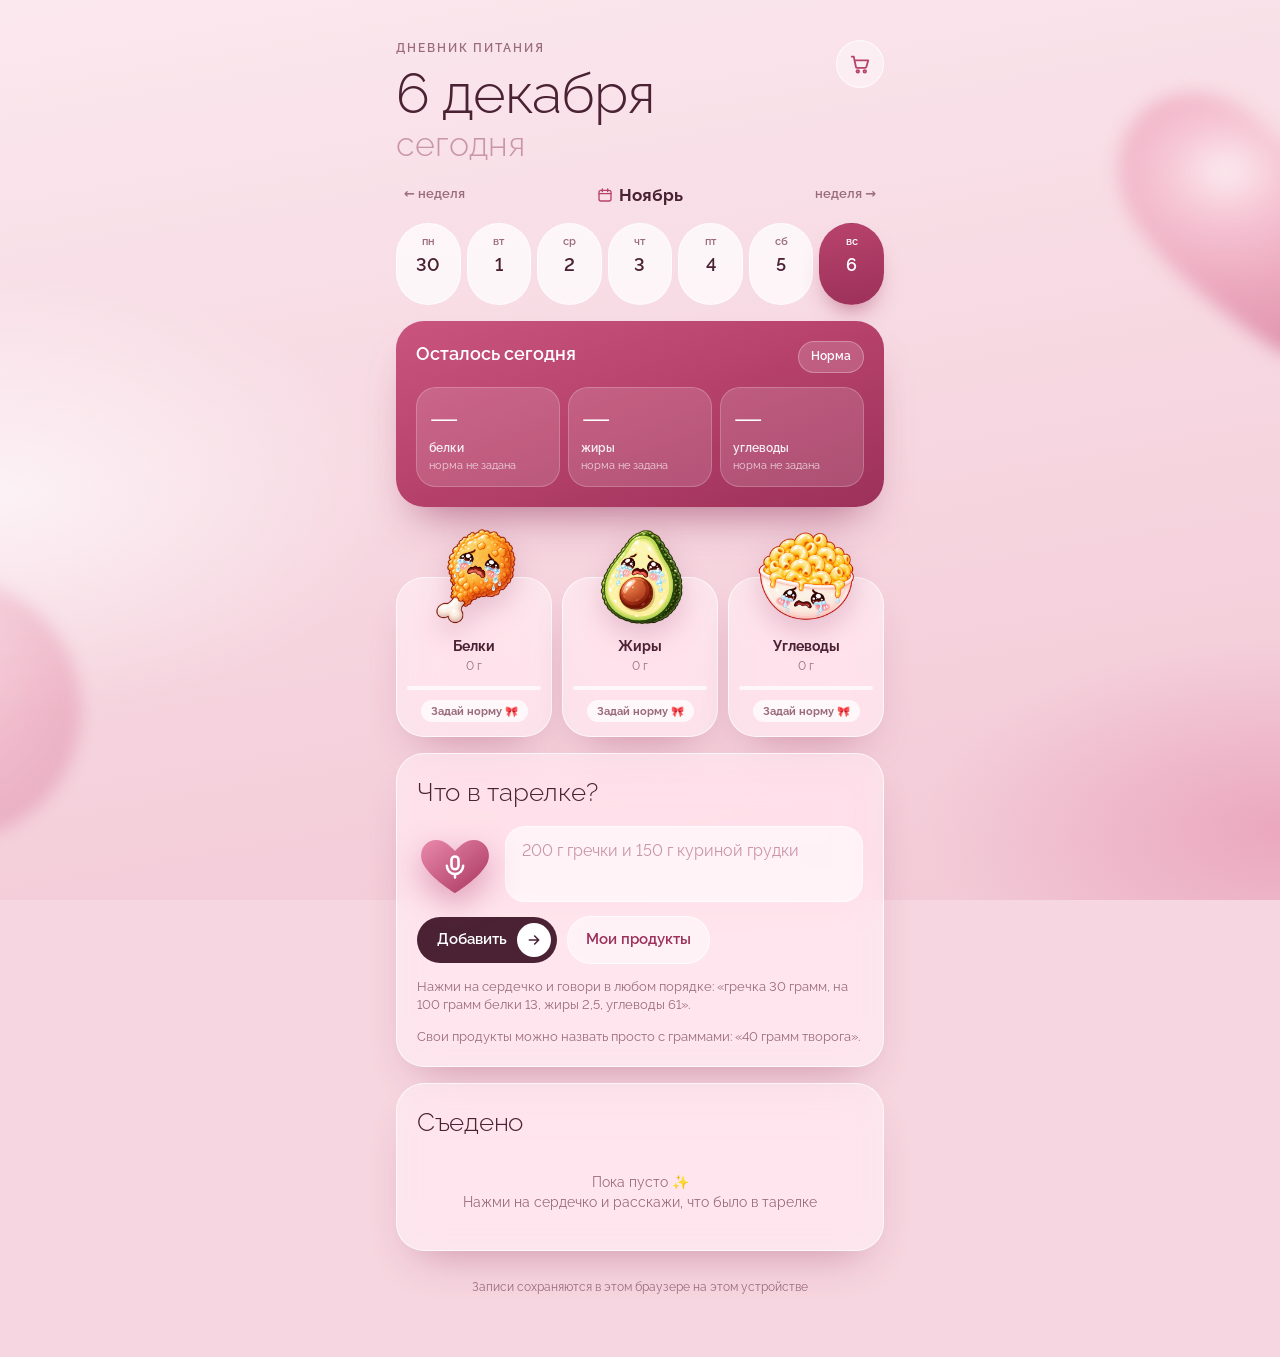
==== commit b822460d: "Корзинка по центру, без приближения, новым — только яйца, подписи в две строки" ====
--- a/index.html
+++ b/index.html
@@ -199,6 +199,10 @@
 }
 @media (min-width:860px){ .app{padding-top:40px} }
 @media (prefers-reduced-motion:reduce){ .macro .mascot:hover,.heart-mic.listening{animation:none} }
+.round{color:var(--berry);padding:0;line-height:0}
+.round svg{display:block;width:22px;height:22px}
+.field{font-size:16px}
+.empty div{text-wrap:balance}
 </style>
 </head>
 <body>
@@ -216,7 +220,7 @@
 <p class="date-sub" id="dateSub"></p>
 </div>
 <div class="top-actions">
-<button id="settingsBtn" class="round" type="button" aria-label="Мои продукты" title="Мои продукты">🛒</button>
+<button id="settingsBtn" class="round" type="button" aria-label="Мои продукты" title="Мои продукты"><svg viewBox="0 0 24 24" fill="none" stroke="currentColor" stroke-width="2" stroke-linecap="round" stroke-linejoin="round" aria-hidden="true"><path d="M3 4h2.2l2.3 11a1.6 1.6 0 0 0 1.6 1.3h8.3a1.6 1.6 0 0 0 1.6-1.2L21 8H6.3"/><circle cx="9.6" cy="20" r="1.4"/><circle cx="17.2" cy="20" r="1.4"/></svg></button>
 </div>
 </header>
 <section aria-label="Дни недели">
@@ -303,7 +307,7 @@
 </dialog>
 <dialog id="settingsDialog" class="modal wide">
 <form method="dialog">
-<div class="modal-head"><div><h3>Мои продукты</h3><p>БЖУ на 100 г. У яиц, белка и желтка есть вес 1 шт — чтобы понимать «2 яйца». Галочка «белок» — учитывать белок в сумме.</p></div><button class="close" value="cancel" type="submit" aria-label="Закрыть">×</button></div>
+<div class="modal-head"><div><h3>Мои продукты</h3><p>БЖУ на 100 г.<br>Галочка «белок» означает, что белок этого продукта учитывается в общей сумме БЖУ.</p></div><button class="close" value="cancel" type="submit" aria-label="Закрыть">×</button></div>
 <div id="productEditor" class="product-editor"></div>
 <div class="row" style="justify-content:space-between"><button id="addProductBtn" class="ghost" type="button">+ Продукт</button><button id="saveProductsBtn" class="go" type="button">Сохранить<span class="arrow"><svg viewBox="0 0 24 24" fill="none" stroke="currentColor" stroke-width="2.4" stroke-linecap="round" stroke-linejoin="round" aria-hidden="true"><path d="M5 12h14M13 6l6 6-6 6"/></svg></span></button></div>
 </form>
@@ -337,9 +341,7 @@
 const crossSvg = cls => { const s = svgEl("svg", { viewBox: "0 0 12 12", class: cls || "", fill: "none", stroke: "#e0626f", "stroke-width": "2.6", "stroke-linecap": "round", "aria-hidden": "true" }); s.append(svgEl("path", { d: "M2 2l8 8M10 2L2 10" })); return s; };
 const cap = s => s.charAt(0).toUpperCase() + s.slice(1);
 const defaultProducts = () => [
-["Рис",7.2,.5,76.9],["Макароны",12,1.3,70.5],["Гречка",13,2.5,61],["Куриная грудка",22,4,0],["Тунец консервированный",23,1,0],
-["Яйца",12.6,11.5,.7,60],["Яичный белок",10.9,.2,.7,40],["Желток",15.9,26.5,3.6,20],["Ветчина",14,4,4],["Греческий йогурт",8,2,4.2],["Сыр",0,26,0],["Творожный сыр",6.2,21.7,4.2],
-["Фасоль",4.5,2,14],["Хлеб",6,0,46],["Огурцы",0,0,3],["Оливки",2,16,5],["Спаржа",12,15,10],["Медово-горчичный соус",1.7,37.2,22.5]
+["Яйца",12.6,11.5,.7,60],["Яичный белок",10.9,.2,.7,40],["Желток",15.9,26.5,3.6,20]
 ].map(([name, protein, fat, carbs, piece]) => ({ id: uid(), name, protein, fat, carbs, piece: piece || 0, countProtein: true }));
 const LS_P = "eatTrackerProducts_v6", LS_D = "eatTrackerDays_v6";
 let products = defaultProducts(), days = {}, currentDay = todayIso(), editingEntryId = null;
@@ -450,7 +452,7 @@
 function renderEntries() {
 const list = $("entriesList"), entries = getDay(currentDay).entries;
 list.textContent = ""; $("clearDayBtn").hidden = !entries.length;
-if (!entries.length) { list.append(el("div", "empty", "Пока пусто ✨ Нажми на сердечко и расскажи, что было в тарелке")); return; }
+if (!entries.length) { const em = el("div", "empty"); em.append(el("div", "", "Пока пусто ✨"), el("div", "", "Нажми на сердечко и расскажи, что было в тарелке")); list.append(em); return; }
 entries.forEach(e => {
 const row = el("div", "entry"); row.setAttribute("role", "button"); row.tabIndex = 0; row.setAttribute("aria-label", "Изменить: " + e.name);
 const info = el("div"); info.append(el("div", "t", e.name), el("div", "m", "Б " + fmt(e.protein) + " · Ж " + fmt(e.fat) + " · У " + fmt(e.carbs) + (e.countProtein === false ? " · белок не считается" : "")));
@@ -563,7 +565,7 @@
 protein: toNumber(r.querySelector(".p-protein").value), fat: toNumber(r.querySelector(".p-fat").value), carbs: toNumber(r.querySelector(".p-carbs").value), piece: r.querySelector(".p-piece") ? toNumber(r.querySelector(".p-piece").value) : 0, countProtein: r.querySelector(".p-count").checked }));
 }
 $("settingsBtn").onclick = () => { renderProductsEditor(products); $("settingsDialog").showModal(); };
-$("addProductBtn").onclick = () => { renderProductsEditor(readEditor().concat({ id: uid(), name: "", protein: 0, fat: 0, carbs: 0, countProtein: true })); const n = $("productEditor").querySelectorAll(".p-name"); n[n.length - 1].focus(); };
+$("addProductBtn").onclick = () => { renderProductsEditor([{ id: uid(), name: "", protein: 0, fat: 0, carbs: 0, countProtein: true }].concat(readEditor())); $("productEditor").scrollTop = 0; };
 $("saveProductsBtn").onclick = () => { const upd = readEditor().filter(p => p.name); products = upd.length ? upd : defaultProducts(); save(); $("settingsDialog").close(); renderAll(); };
 function showStatus(text, err, extra) { const s = $("status"); s.hidden = !text; s.textContent = text || ""; s.classList.toggle("err", !!err); if (extra) s.append(extra); }
 const stem = w => w.length >= 6 ? w.slice(0, -2) : w.length >= 4 ? w.slice(0, -1) : w;
